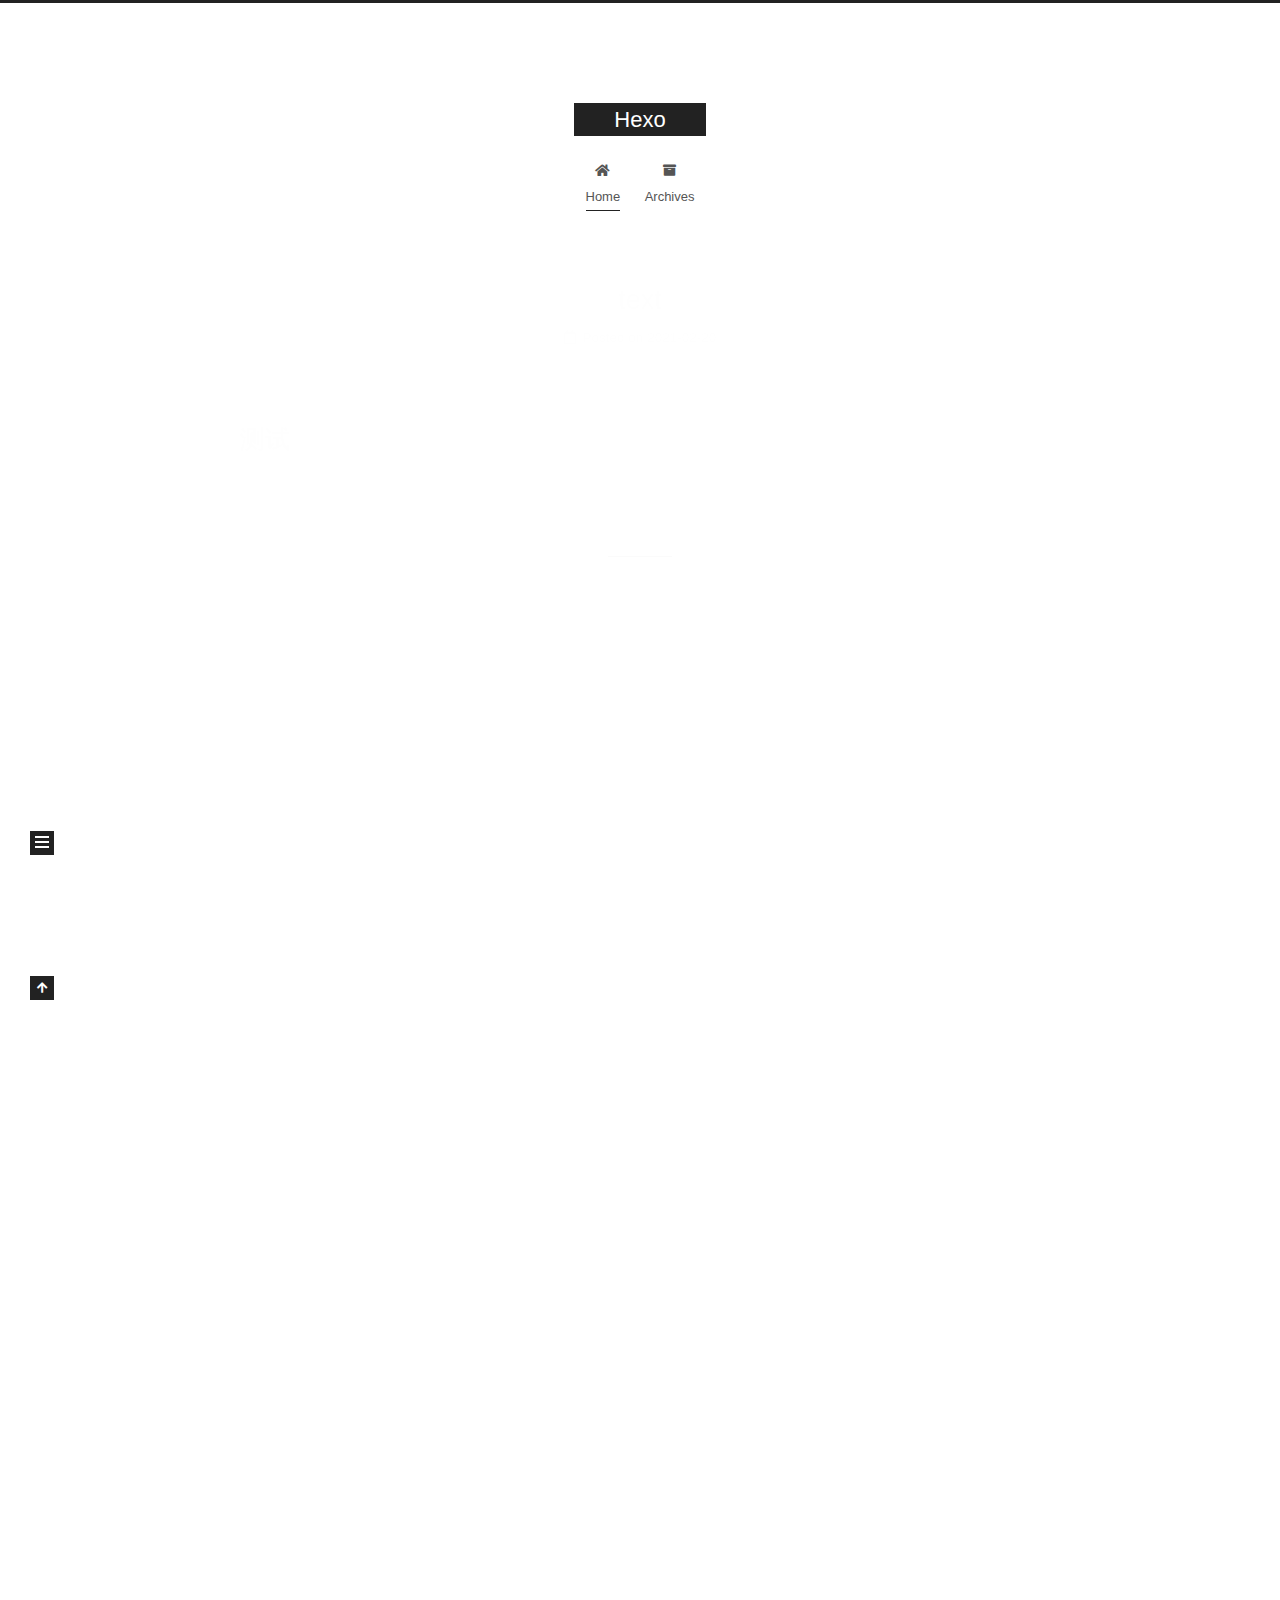
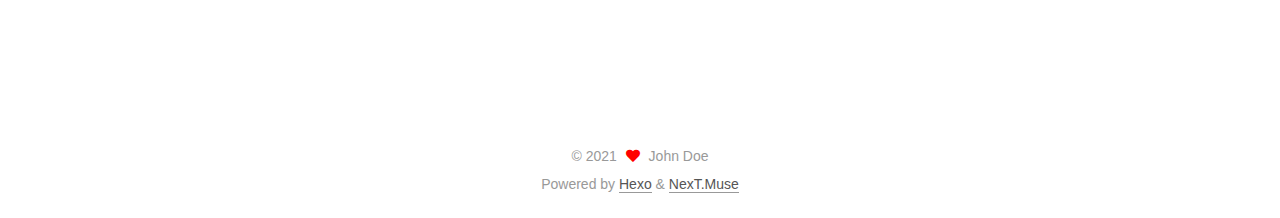
==== index.html @ b107b79f "Site updated: 2021-02-20 18:45:27" ====
<!DOCTYPE html>
<html lang="en">
<head>
  <meta charset="UTF-8">
<meta name="viewport" content="width=device-width, initial-scale=1, maximum-scale=2">
<meta name="theme-color" content="#222">
<meta name="generator" content="Hexo 5.3.0">
  <link rel="apple-touch-icon" sizes="180x180" href="/images/apple-touch-icon-next.png">
  <link rel="icon" type="image/png" sizes="32x32" href="/images/favicon-32x32-next.png">
  <link rel="icon" type="image/png" sizes="16x16" href="/images/favicon-16x16-next.png">
  <link rel="mask-icon" href="/images/logo.svg" color="#222">

<link rel="stylesheet" href="/css/main.css">


<link rel="stylesheet" href="/lib/font-awesome/css/all.min.css">

<script id="hexo-configurations">
    var NexT = window.NexT || {};
    var CONFIG = {"hostname":"example.com","root":"/","scheme":"Muse","version":"7.8.0","exturl":false,"sidebar":{"position":"left","display":"post","padding":18,"offset":12,"onmobile":false},"copycode":{"enable":false,"show_result":false,"style":null},"back2top":{"enable":true,"sidebar":false,"scrollpercent":false},"bookmark":{"enable":false,"color":"#222","save":"auto"},"fancybox":false,"mediumzoom":false,"lazyload":false,"pangu":false,"comments":{"style":"tabs","active":null,"storage":true,"lazyload":false,"nav":null},"algolia":{"hits":{"per_page":10},"labels":{"input_placeholder":"Search for Posts","hits_empty":"We didn't find any results for the search: ${query}","hits_stats":"${hits} results found in ${time} ms"}},"localsearch":{"enable":false,"trigger":"auto","top_n_per_article":1,"unescape":false,"preload":false},"motion":{"enable":true,"async":false,"transition":{"post_block":"fadeIn","post_header":"slideDownIn","post_body":"slideDownIn","coll_header":"slideLeftIn","sidebar":"slideUpIn"}}};
  </script>

  <meta property="og:type" content="website">
<meta property="og:title" content="Hexo">
<meta property="og:url" content="http://example.com/index.html">
<meta property="og:site_name" content="Hexo">
<meta property="og:locale" content="en_US">
<meta property="article:author" content="John Doe">
<meta name="twitter:card" content="summary">

<link rel="canonical" href="http://example.com/">


<script id="page-configurations">
  // https://hexo.io/docs/variables.html
  CONFIG.page = {
    sidebar: "",
    isHome : true,
    isPost : false,
    lang   : 'en'
  };
</script>

  <title>Hexo</title>
  






  <noscript>
  <style>
  .use-motion .brand,
  .use-motion .menu-item,
  .sidebar-inner,
  .use-motion .post-block,
  .use-motion .pagination,
  .use-motion .comments,
  .use-motion .post-header,
  .use-motion .post-body,
  .use-motion .collection-header { opacity: initial; }

  .use-motion .site-title,
  .use-motion .site-subtitle {
    opacity: initial;
    top: initial;
  }

  .use-motion .logo-line-before i { left: initial; }
  .use-motion .logo-line-after i { right: initial; }
  </style>
</noscript>

</head>

<body itemscope itemtype="http://schema.org/WebPage">
  <div class="container use-motion">
    <div class="headband"></div>

    <header class="header" itemscope itemtype="http://schema.org/WPHeader">
      <div class="header-inner"><div class="site-brand-container">
  <div class="site-nav-toggle">
    <div class="toggle" aria-label="Toggle navigation bar">
      <span class="toggle-line toggle-line-first"></span>
      <span class="toggle-line toggle-line-middle"></span>
      <span class="toggle-line toggle-line-last"></span>
    </div>
  </div>

  <div class="site-meta">

    <a href="/" class="brand" rel="start">
      <span class="logo-line-before"><i></i></span>
      <h1 class="site-title">Hexo</h1>
      <span class="logo-line-after"><i></i></span>
    </a>
  </div>

  <div class="site-nav-right">
    <div class="toggle popup-trigger">
    </div>
  </div>
</div>




<nav class="site-nav">
  <ul id="menu" class="main-menu menu">
        <li class="menu-item menu-item-home">

    <a href="/" rel="section"><i class="fa fa-home fa-fw"></i>Home</a>

  </li>
        <li class="menu-item menu-item-archives">

    <a href="/archives/" rel="section"><i class="fa fa-archive fa-fw"></i>Archives</a>

  </li>
  </ul>
</nav>




</div>
    </header>

    
  <div class="back-to-top">
    <i class="fa fa-arrow-up"></i>
    <span>0%</span>
  </div>


    <main class="main">
      <div class="main-inner">
        <div class="content-wrap">
          

          <div class="content index posts-expand">
            
      
  
  
  <article itemscope itemtype="http://schema.org/Article" class="post-block" lang="en">
    <link itemprop="mainEntityOfPage" href="http://example.com/2021/02/20/text/">

    <span hidden itemprop="author" itemscope itemtype="http://schema.org/Person">
      <meta itemprop="image" content="/images/avatar.gif">
      <meta itemprop="name" content="John Doe">
      <meta itemprop="description" content="">
    </span>

    <span hidden itemprop="publisher" itemscope itemtype="http://schema.org/Organization">
      <meta itemprop="name" content="Hexo">
    </span>
      <header class="post-header">
        <h2 class="post-title" itemprop="name headline">
          
            <a href="/2021/02/20/text/" class="post-title-link" itemprop="url">text</a>
        </h2>

        <div class="post-meta">
            <span class="post-meta-item">
              <span class="post-meta-item-icon">
                <i class="far fa-calendar"></i>
              </span>
              <span class="post-meta-item-text">Posted on</span>
              

              <time title="Created: 2021-02-20 18:23:14 / Modified: 18:23:42" itemprop="dateCreated datePublished" datetime="2021-02-20T18:23:14+08:00">2021-02-20</time>
            </span>

          

        </div>
      </header>

    
    
    
    <div class="post-body" itemprop="articleBody">

      
          <h2 id="测试"><a href="#测试" class="headerlink" title="测试"></a>测试</h2>
      
    </div>

    
    
    
      <footer class="post-footer">
        <div class="post-eof"></div>
      </footer>
  </article>
  
  
  

      
  
  
  <article itemscope itemtype="http://schema.org/Article" class="post-block" lang="en">
    <link itemprop="mainEntityOfPage" href="http://example.com/2021/02/20/hello-world/">

    <span hidden itemprop="author" itemscope itemtype="http://schema.org/Person">
      <meta itemprop="image" content="/images/avatar.gif">
      <meta itemprop="name" content="John Doe">
      <meta itemprop="description" content="">
    </span>

    <span hidden itemprop="publisher" itemscope itemtype="http://schema.org/Organization">
      <meta itemprop="name" content="Hexo">
    </span>
      <header class="post-header">
        <h2 class="post-title" itemprop="name headline">
          
            <a href="/2021/02/20/hello-world/" class="post-title-link" itemprop="url">Hello World</a>
        </h2>

        <div class="post-meta">
            <span class="post-meta-item">
              <span class="post-meta-item-icon">
                <i class="far fa-calendar"></i>
              </span>
              <span class="post-meta-item-text">Posted on</span>

              <time title="Created: 2021-02-20 18:21:29" itemprop="dateCreated datePublished" datetime="2021-02-20T18:21:29+08:00">2021-02-20</time>
            </span>

          

        </div>
      </header>

    
    
    
    <div class="post-body" itemprop="articleBody">

      
          <p>Welcome to <a target="_blank" rel="noopener" href="https://hexo.io/">Hexo</a>! This is your very first post. Check <a target="_blank" rel="noopener" href="https://hexo.io/docs/">documentation</a> for more info. If you get any problems when using Hexo, you can find the answer in <a target="_blank" rel="noopener" href="https://hexo.io/docs/troubleshooting.html">troubleshooting</a> or you can ask me on <a target="_blank" rel="noopener" href="https://github.com/hexojs/hexo/issues">GitHub</a>.</p>
<h2 id="Quick-Start"><a href="#Quick-Start" class="headerlink" title="Quick Start"></a>Quick Start</h2><h3 id="Create-a-new-post"><a href="#Create-a-new-post" class="headerlink" title="Create a new post"></a>Create a new post</h3><figure class="highlight bash"><table><tr><td class="gutter"><pre><span class="line">1</span><br></pre></td><td class="code"><pre><span class="line">$ hexo new <span class="string">&quot;My New Post&quot;</span></span><br></pre></td></tr></table></figure>
<p>More info: <a target="_blank" rel="noopener" href="https://hexo.io/docs/writing.html">Writing</a></p>
<h3 id="Run-server"><a href="#Run-server" class="headerlink" title="Run server"></a>Run server</h3><figure class="highlight bash"><table><tr><td class="gutter"><pre><span class="line">1</span><br></pre></td><td class="code"><pre><span class="line">$ hexo server</span><br></pre></td></tr></table></figure>
<p>More info: <a target="_blank" rel="noopener" href="https://hexo.io/docs/server.html">Server</a></p>
<h3 id="Generate-static-files"><a href="#Generate-static-files" class="headerlink" title="Generate static files"></a>Generate static files</h3><figure class="highlight bash"><table><tr><td class="gutter"><pre><span class="line">1</span><br></pre></td><td class="code"><pre><span class="line">$ hexo generate</span><br></pre></td></tr></table></figure>
<p>More info: <a target="_blank" rel="noopener" href="https://hexo.io/docs/generating.html">Generating</a></p>
<h3 id="Deploy-to-remote-sites"><a href="#Deploy-to-remote-sites" class="headerlink" title="Deploy to remote sites"></a>Deploy to remote sites</h3><figure class="highlight bash"><table><tr><td class="gutter"><pre><span class="line">1</span><br></pre></td><td class="code"><pre><span class="line">$ hexo deploy</span><br></pre></td></tr></table></figure>
<p>More info: <a target="_blank" rel="noopener" href="https://hexo.io/docs/one-command-deployment.html">Deployment</a></p>

      
    </div>

    
    
    
      <footer class="post-footer">
        <div class="post-eof"></div>
      </footer>
  </article>
  
  
  


  



          </div>
          

<script>
  window.addEventListener('tabs:register', () => {
    let { activeClass } = CONFIG.comments;
    if (CONFIG.comments.storage) {
      activeClass = localStorage.getItem('comments_active') || activeClass;
    }
    if (activeClass) {
      let activeTab = document.querySelector(`a[href="#comment-${activeClass}"]`);
      if (activeTab) {
        activeTab.click();
      }
    }
  });
  if (CONFIG.comments.storage) {
    window.addEventListener('tabs:click', event => {
      if (!event.target.matches('.tabs-comment .tab-content .tab-pane')) return;
      let commentClass = event.target.classList[1];
      localStorage.setItem('comments_active', commentClass);
    });
  }
</script>

        </div>
          
  
  <div class="toggle sidebar-toggle">
    <span class="toggle-line toggle-line-first"></span>
    <span class="toggle-line toggle-line-middle"></span>
    <span class="toggle-line toggle-line-last"></span>
  </div>

  <aside class="sidebar">
    <div class="sidebar-inner">

      <ul class="sidebar-nav motion-element">
        <li class="sidebar-nav-toc">
          Table of Contents
        </li>
        <li class="sidebar-nav-overview">
          Overview
        </li>
      </ul>

      <!--noindex-->
      <div class="post-toc-wrap sidebar-panel">
      </div>
      <!--/noindex-->

      <div class="site-overview-wrap sidebar-panel">
        <div class="site-author motion-element" itemprop="author" itemscope itemtype="http://schema.org/Person">
  <p class="site-author-name" itemprop="name">John Doe</p>
  <div class="site-description" itemprop="description"></div>
</div>
<div class="site-state-wrap motion-element">
  <nav class="site-state">
      <div class="site-state-item site-state-posts">
          <a href="/archives/">
        
          <span class="site-state-item-count">2</span>
          <span class="site-state-item-name">posts</span>
        </a>
      </div>
  </nav>
</div>



      </div>

    </div>
  </aside>
  <div id="sidebar-dimmer"></div>


      </div>
    </main>

    <footer class="footer">
      <div class="footer-inner">
        

        

<div class="copyright">
  
  &copy; 
  <span itemprop="copyrightYear">2021</span>
  <span class="with-love">
    <i class="fa fa-heart"></i>
  </span>
  <span class="author" itemprop="copyrightHolder">John Doe</span>
</div>
  <div class="powered-by">Powered by <a href="https://hexo.io/" class="theme-link" rel="noopener" target="_blank">Hexo</a> & <a href="https://muse.theme-next.org/" class="theme-link" rel="noopener" target="_blank">NexT.Muse</a>
  </div>

        








      </div>
    </footer>
  </div>

  
  <script src="/lib/anime.min.js"></script>
  <script src="/lib/velocity/velocity.min.js"></script>
  <script src="/lib/velocity/velocity.ui.min.js"></script>

<script src="/js/utils.js"></script>

<script src="/js/motion.js"></script>


<script src="/js/schemes/muse.js"></script>


<script src="/js/next-boot.js"></script>




  















  

  

</body>
</html>
---- css/main.css ----
:root {
  --body-bg-color: #fff;
  --content-bg-color: #fff;
  --card-bg-color: #f5f5f5;
  --text-color: #555;
  --blockquote-color: #666;
  --link-color: #555;
  --link-hover-color: #222;
  --brand-color: #fff;
  --brand-hover-color: #fff;
  --table-row-odd-bg-color: #f9f9f9;
  --table-row-hover-bg-color: #f5f5f5;
  --menu-item-bg-color: #f5f5f5;
  --btn-default-bg: #222;
  --btn-default-color: #fff;
  --btn-default-border-color: #222;
  --btn-default-hover-bg: #fff;
  --btn-default-hover-color: #222;
  --btn-default-hover-border-color: #222;
}
html {
  line-height: 1.15; /* 1 */
  -webkit-text-size-adjust: 100%; /* 2 */
}
body {
  margin: 0;
}
main {
  display: block;
}
h1 {
  font-size: 2em;
  margin: 0.67em 0;
}
hr {
  box-sizing: content-box; /* 1 */
  height: 0; /* 1 */
  overflow: visible; /* 2 */
}
pre {
  font-family: monospace, monospace; /* 1 */
  font-size: 1em; /* 2 */
}
a {
  background: transparent;
}
abbr[title] {
  border-bottom: none; /* 1 */
  text-decoration: underline; /* 2 */
  text-decoration: underline dotted; /* 2 */
}
b,
strong {
  font-weight: bolder;
}
code,
kbd,
samp {
  font-family: monospace, monospace; /* 1 */
  font-size: 1em; /* 2 */
}
small {
  font-size: 80%;
}
sub,
sup {
  font-size: 75%;
  line-height: 0;
  position: relative;
  vertical-align: baseline;
}
sub {
  bottom: -0.25em;
}
sup {
  top: -0.5em;
}
img {
  border-style: none;
}
button,
input,
optgroup,
select,
textarea {
  font-family: inherit; /* 1 */
  font-size: 100%; /* 1 */
  line-height: 1.15; /* 1 */
  margin: 0; /* 2 */
}
button,
input {
/* 1 */
  overflow: visible;
}
button,
select {
/* 1 */
  text-transform: none;
}
button,
[type='button'],
[type='reset'],
[type='submit'] {
  -webkit-appearance: button;
}
button::-moz-focus-inner,
[type='button']::-moz-focus-inner,
[type='reset']::-moz-focus-inner,
[type='submit']::-moz-focus-inner {
  border-style: none;
  padding: 0;
}
button:-moz-focusring,
[type='button']:-moz-focusring,
[type='reset']:-moz-focusring,
[type='submit']:-moz-focusring {
  outline: 1px dotted ButtonText;
}
fieldset {
  padding: 0.35em 0.75em 0.625em;
}
legend {
  box-sizing: border-box; /* 1 */
  color: inherit; /* 2 */
  display: table; /* 1 */
  max-width: 100%; /* 1 */
  padding: 0; /* 3 */
  white-space: normal; /* 1 */
}
progress {
  vertical-align: baseline;
}
textarea {
  overflow: auto;
}
[type='checkbox'],
[type='radio'] {
  box-sizing: border-box; /* 1 */
  padding: 0; /* 2 */
}
[type='number']::-webkit-inner-spin-button,
[type='number']::-webkit-outer-spin-button {
  height: auto;
}
[type='search'] {
  outline-offset: -2px; /* 2 */
  -webkit-appearance: textfield; /* 1 */
}
[type='search']::-webkit-search-decoration {
  -webkit-appearance: none;
}
::-webkit-file-upload-button {
  font: inherit; /* 2 */
  -webkit-appearance: button; /* 1 */
}
details {
  display: block;
}
summary {
  display: list-item;
}
template {
  display: none;
}
[hidden] {
  display: none;
}
::selection {
  background: #262a30;
  color: #eee;
}
html,
body {
  height: 100%;
}
body {
  background: var(--body-bg-color);
  color: var(--text-color);
  font-family: 'Lato', "PingFang SC", "Microsoft YaHei", sans-serif;
  font-size: 1em;
  line-height: 2;
}
@media (max-width: 991px) {
  body {
    padding-left: 0 !important;
    padding-right: 0 !important;
  }
}
h1,
h2,
h3,
h4,
h5,
h6 {
  font-family: 'Lato', "PingFang SC", "Microsoft YaHei", sans-serif;
  font-weight: bold;
  line-height: 1.5;
  margin: 20px 0 15px;
}
h1 {
  font-size: 1.5em;
}
h2 {
  font-size: 1.375em;
}
h3 {
  font-size: 1.25em;
}
h4 {
  font-size: 1.125em;
}
h5 {
  font-size: 1em;
}
h6 {
  font-size: 0.875em;
}
p {
  margin: 0 0 20px 0;
}
a,
span.exturl {
  border-bottom: 1px solid #999;
  color: var(--link-color);
  outline: 0;
  text-decoration: none;
  overflow-wrap: break-word;
  word-wrap: break-word;
  cursor: pointer;
}
a:hover,
span.exturl:hover {
  border-bottom-color: var(--link-hover-color);
  color: var(--link-hover-color);
}
iframe,
img,
video {
  display: block;
  margin-left: auto;
  margin-right: auto;
  max-width: 100%;
}
hr {
  background-image: repeating-linear-gradient(-45deg, #ddd, #ddd 4px, transparent 4px, transparent 8px);
  border: 0;
  height: 3px;
  margin: 40px 0;
}
blockquote {
  border-left: 4px solid #ddd;
  color: var(--blockquote-color);
  margin: 0;
  padding: 0 15px;
}
blockquote cite::before {
  content: '-';
  padding: 0 5px;
}
dt {
  font-weight: bold;
}
dd {
  margin: 0;
  padding: 0;
}
kbd {
  background-color: #f5f5f5;
  background-image: linear-gradient(#eee, #fff, #eee);
  border: 1px solid #ccc;
  border-radius: 0.2em;
  box-shadow: 0.1em 0.1em 0.2em rgba(0,0,0,0.1);
  color: #555;
  font-family: inherit;
  padding: 0.1em 0.3em;
  white-space: nowrap;
}
.table-container {
  overflow: auto;
}
table {
  border-collapse: collapse;
  border-spacing: 0;
  font-size: 0.875em;
  margin: 0 0 20px 0;
  width: 100%;
}
tbody tr:nth-of-type(odd) {
  background: var(--table-row-odd-bg-color);
}
tbody tr:hover {
  background: var(--table-row-hover-bg-color);
}
caption,
th,
td {
  font-weight: normal;
  padding: 8px;
  vertical-align: middle;
}
th,
td {
  border: 1px solid #ddd;
  border-bottom: 3px solid #ddd;
}
th {
  font-weight: 700;
  padding-bottom: 10px;
}
td {
  border-bottom-width: 1px;
}
.btn {
  background: var(--btn-default-bg);
  border: 2px solid var(--btn-default-border-color);
  border-radius: 0;
  color: var(--btn-default-color);
  display: inline-block;
  font-size: 0.875em;
  line-height: 2;
  padding: 0 20px;
  text-decoration: none;
  transition-property: background-color;
  transition-delay: 0s;
  transition-duration: 0.2s;
  transition-timing-function: ease-in-out;
}
.btn:hover {
  background: var(--btn-default-hover-bg);
  border-color: var(--btn-default-hover-border-color);
  color: var(--btn-default-hover-color);
}
.btn + .btn {
  margin: 0 0 8px 8px;
}
.btn .fa-fw {
  text-align: left;
  width: 1.285714285714286em;
}
.toggle {
  line-height: 0;
}
.toggle .toggle-line {
  background: #fff;
  display: inline-block;
  height: 2px;
  left: 0;
  position: relative;
  top: 0;
  transition: all 0.4s;
  vertical-align: top;
  width: 100%;
}
.toggle .toggle-line:not(:first-child) {
  margin-top: 3px;
}
.toggle.toggle-arrow .toggle-line-first {
  left: 50%;
  top: 2px;
  transform: rotate(45deg);
  width: 50%;
}
.toggle.toggle-arrow .toggle-line-middle {
  left: 2px;
  width: 90%;
}
.toggle.toggle-arrow .toggle-line-last {
  left: 50%;
  top: -2px;
  transform: rotate(-45deg);
  width: 50%;
}
.toggle.toggle-close .toggle-line-first {
  transform: rotate(-45deg);
  top: 5px;
}
.toggle.toggle-close .toggle-line-middle {
  opacity: 0;
}
.toggle.toggle-close .toggle-line-last {
  transform: rotate(45deg);
  top: -5px;
}
.highlight,
pre {
  background: #f7f7f7;
  color: #4d4d4c;
  line-height: 1.6;
  margin: 0 auto 20px;
}
pre,
code {
  font-family: consolas, Menlo, monospace, "PingFang SC", "Microsoft YaHei";
}
code {
  background: #eee;
  border-radius: 3px;
  color: #555;
  padding: 2px 4px;
  overflow-wrap: break-word;
  word-wrap: break-word;
}
.highlight *::selection {
  background: #d6d6d6;
}
.highlight pre {
  border: 0;
  margin: 0;
  padding: 10px 0;
}
.highlight table {
  border: 0;
  margin: 0;
  width: auto;
}
.highlight td {
  border: 0;
  padding: 0;
}
.highlight figcaption {
  background: #eff2f3;
  color: #4d4d4c;
  display: flex;
  font-size: 0.875em;
  justify-content: space-between;
  line-height: 1.2;
  padding: 0.5em;
}
.highlight figcaption a {
  color: #4d4d4c;
}
.highlight figcaption a:hover {
  border-bottom-color: #4d4d4c;
}
.highlight .gutter {
  -moz-user-select: none;
  -ms-user-select: none;
  -webkit-user-select: none;
  user-select: none;
}
.highlight .gutter pre {
  background: #eff2f3;
  color: #869194;
  padding-left: 10px;
  padding-right: 10px;
  text-align: right;
}
.highlight .code pre {
  background: #f7f7f7;
  padding-left: 10px;
  width: 100%;
}
.gist table {
  width: auto;
}
.gist table td {
  border: 0;
}
pre {
  overflow: auto;
  padding: 10px;
}
pre code {
  background: none;
  color: #4d4d4c;
  font-size: 0.875em;
  padding: 0;
  text-shadow: none;
}
pre .deletion {
  background: #fdd;
}
pre .addition {
  background: #dfd;
}
pre .meta {
  color: #eab700;
  -moz-user-select: none;
  -ms-user-select: none;
  -webkit-user-select: none;
  user-select: none;
}
pre .comment {
  color: #8e908c;
}
pre .variable,
pre .attribute,
pre .tag,
pre .name,
pre .regexp,
pre .ruby .constant,
pre .xml .tag .title,
pre .xml .pi,
pre .xml .doctype,
pre .html .doctype,
pre .css .id,
pre .css .class,
pre .css .pseudo {
  color: #c82829;
}
pre .number,
pre .preprocessor,
pre .built_in,
pre .builtin-name,
pre .literal,
pre .params,
pre .constant,
pre .command {
  color: #f5871f;
}
pre .ruby .class .title,
pre .css .rules .attribute,
pre .string,
pre .symbol,
pre .value,
pre .inheritance,
pre .header,
pre .ruby .symbol,
pre .xml .cdata,
pre .special,
pre .formula {
  color: #718c00;
}
pre .title,
pre .css .hexcolor {
  color: #3e999f;
}
pre .function,
pre .python .decorator,
pre .python .title,
pre .ruby .function .title,
pre .ruby .title .keyword,
pre .perl .sub,
pre .javascript .title,
pre .coffeescript .title {
  color: #4271ae;
}
pre .keyword,
pre .javascript .function {
  color: #8959a8;
}
.blockquote-center {
  border-left: none;
  margin: 40px 0;
  padding: 0;
  position: relative;
  text-align: center;
}
.blockquote-center .fa {
  display: block;
  opacity: 0.6;
  position: absolute;
  width: 100%;
}
.blockquote-center .fa-quote-left {
  border-top: 1px solid #ccc;
  text-align: left;
  top: -20px;
}
.blockquote-center .fa-quote-right {
  border-bottom: 1px solid #ccc;
  text-align: right;
  bottom: -20px;
}
.blockquote-center p,
.blockquote-center div {
  text-align: center;
}
.post-body .group-picture img {
  margin: 0 auto;
  padding: 0 3px;
}
.group-picture-row {
  margin-bottom: 6px;
  overflow: hidden;
}
.group-picture-column {
  float: left;
  margin-bottom: 10px;
}
.post-body .label {
  color: #555;
  display: inline;
  padding: 0 2px;
}
.post-body .label.default {
  background: #f0f0f0;
}
.post-body .label.primary {
  background: #efe6f7;
}
.post-body .label.info {
  background: #e5f2f8;
}
.post-body .label.success {
  background: #e7f4e9;
}
.post-body .label.warning {
  background: #fcf6e1;
}
.post-body .label.danger {
  background: #fae8eb;
}
.post-body .tabs {
  margin-bottom: 20px;
}
.post-body .tabs,
.tabs-comment {
  display: block;
  padding-top: 10px;
  position: relative;
}
.post-body .tabs ul.nav-tabs,
.tabs-comment ul.nav-tabs {
  display: flex;
  flex-wrap: wrap;
  margin: 0;
  margin-bottom: -1px;
  padding: 0;
}
@media (max-width: 413px) {
  .post-body .tabs ul.nav-tabs,
  .tabs-comment ul.nav-tabs {
    display: block;
    margin-bottom: 5px;
  }
}
.post-body .tabs ul.nav-tabs li.tab,
.tabs-comment ul.nav-tabs li.tab {
  border-bottom: 1px solid #ddd;
  border-left: 1px solid transparent;
  border-right: 1px solid transparent;
  border-top: 3px solid transparent;
  flex-grow: 1;
  list-style-type: none;
  border-radius: 0 0 0 0;
}
@media (max-width: 413px) {
  .post-body .tabs ul.nav-tabs li.tab,
  .tabs-comment ul.nav-tabs li.tab {
    border-bottom: 1px solid transparent;
    border-left: 3px solid transparent;
    border-right: 1px solid transparent;
    border-top: 1px solid transparent;
  }
}
@media (max-width: 413px) {
  .post-body .tabs ul.nav-tabs li.tab,
  .tabs-comment ul.nav-tabs li.tab {
    border-radius: 0;
  }
}
.post-body .tabs ul.nav-tabs li.tab a,
.tabs-comment ul.nav-tabs li.tab a {
  border-bottom: initial;
  display: block;
  line-height: 1.8;
  outline: 0;
  padding: 0.25em 0.75em;
  text-align: center;
  transition-delay: 0s;
  transition-duration: 0.2s;
  transition-timing-function: ease-out;
}
.post-body .tabs ul.nav-tabs li.tab a i,
.tabs-comment ul.nav-tabs li.tab a i {
  width: 1.285714285714286em;
}
.post-body .tabs ul.nav-tabs li.tab.active,
.tabs-comment ul.nav-tabs li.tab.active {
  border-bottom: 1px solid transparent;
  border-left: 1px solid #ddd;
  border-right: 1px solid #ddd;
  border-top: 3px solid #fc6423;
}
@media (max-width: 413px) {
  .post-body .tabs ul.nav-tabs li.tab.active,
  .tabs-comment ul.nav-tabs li.tab.active {
    border-bottom: 1px solid #ddd;
    border-left: 3px solid #fc6423;
    border-right: 1px solid #ddd;
    border-top: 1px solid #ddd;
  }
}
.post-body .tabs ul.nav-tabs li.tab.active a,
.tabs-comment ul.nav-tabs li.tab.active a {
  color: var(--link-color);
  cursor: default;
}
.post-body .tabs .tab-content .tab-pane,
.tabs-comment .tab-content .tab-pane {
  border: 1px solid #ddd;
  border-top: 0;
  padding: 20px 20px 0 20px;
  border-radius: 0;
}
.post-body .tabs .tab-content .tab-pane:not(.active),
.tabs-comment .tab-content .tab-pane:not(.active) {
  display: none;
}
.post-body .tabs .tab-content .tab-pane.active,
.tabs-comment .tab-content .tab-pane.active {
  display: block;
}
.post-body .tabs .tab-content .tab-pane.active:nth-of-type(1),
.tabs-comment .tab-content .tab-pane.active:nth-of-type(1) {
  border-radius: 0 0 0 0;
}
@media (max-width: 413px) {
  .post-body .tabs .tab-content .tab-pane.active:nth-of-type(1),
  .tabs-comment .tab-content .tab-pane.active:nth-of-type(1) {
    border-radius: 0;
  }
}
.post-body .note {
  border-radius: 3px;
  margin-bottom: 20px;
  padding: 1em;
  position: relative;
  border: 1px solid #eee;
  border-left-width: 5px;
}
.post-body .note h2,
.post-body .note h3,
.post-body .note h4,
.post-body .note h5,
.post-body .note h6 {
  margin-top: 0;
  border-bottom: initial;
  margin-bottom: 0;
  padding-top: 0;
}
.post-body .note p:first-child,
.post-body .note ul:first-child,
.post-body .note ol:first-child,
.post-body .note table:first-child,
.post-body .note pre:first-child,
.post-body .note blockquote:first-child,
.post-body .note img:first-child {
  margin-top: 0;
}
.post-body .note p:last-child,
.post-body .note ul:last-child,
.post-body .note ol:last-child,
.post-body .note table:last-child,
.post-body .note pre:last-child,
.post-body .note blockquote:last-child,
.post-body .note img:last-child {
  margin-bottom: 0;
}
.post-body .note.default {
  border-left-color: #777;
}
.post-body .note.default h2,
.post-body .note.default h3,
.post-body .note.default h4,
.post-body .note.default h5,
.post-body .note.default h6 {
  color: #777;
}
.post-body .note.primary {
  border-left-color: #6f42c1;
}
.post-body .note.primary h2,
.post-body .note.primary h3,
.post-body .note.primary h4,
.post-body .note.primary h5,
.post-body .note.primary h6 {
  color: #6f42c1;
}
.post-body .note.info {
  border-left-color: #428bca;
}
.post-body .note.info h2,
.post-body .note.info h3,
.post-body .note.info h4,
.post-body .note.info h5,
.post-body .note.info h6 {
  color: #428bca;
}
.post-body .note.success {
  border-left-color: #5cb85c;
}
.post-body .note.success h2,
.post-body .note.success h3,
.post-body .note.success h4,
.post-body .note.success h5,
.post-body .note.success h6 {
  color: #5cb85c;
}
.post-body .note.warning {
  border-left-color: #f0ad4e;
}
.post-body .note.warning h2,
.post-body .note.warning h3,
.post-body .note.warning h4,
.post-body .note.warning h5,
.post-body .note.warning h6 {
  color: #f0ad4e;
}
.post-body .note.danger {
  border-left-color: #d9534f;
}
.post-body .note.danger h2,
.post-body .note.danger h3,
.post-body .note.danger h4,
.post-body .note.danger h5,
.post-body .note.danger h6 {
  color: #d9534f;
}
.pagination .prev,
.pagination .next,
.pagination .page-number,
.pagination .space {
  display: inline-block;
  margin: 0 10px;
  padding: 0 11px;
  position: relative;
  top: -1px;
}
@media (max-width: 767px) {
  .pagination .prev,
  .pagination .next,
  .pagination .page-number,
  .pagination .space {
    margin: 0 5px;
  }
}
.pagination {
  border-top: 1px solid #eee;
  margin: 120px 0 0;
  text-align: center;
}
.pagination .prev,
.pagination .next,
.pagination .page-number {
  border-bottom: 0;
  border-top: 1px solid #eee;
  transition-property: border-color;
  transition-delay: 0s;
  transition-duration: 0.2s;
  transition-timing-function: ease-in-out;
}
.pagination .prev:hover,
.pagination .next:hover,
.pagination .page-number:hover {
  border-top-color: #222;
}
.pagination .space {
  margin: 0;
  padding: 0;
}
.pagination .prev {
  margin-left: 0;
}
.pagination .next {
  margin-right: 0;
}
.pagination .page-number.current {
  background: #ccc;
  border-top-color: #ccc;
  color: #fff;
}
@media (max-width: 767px) {
  .pagination {
    border-top: none;
  }
  .pagination .prev,
  .pagination .next,
  .pagination .page-number {
    border-bottom: 1px solid #eee;
    border-top: 0;
    margin-bottom: 10px;
    padding: 0 10px;
  }
  .pagination .prev:hover,
  .pagination .next:hover,
  .pagination .page-number:hover {
    border-bottom-color: #222;
  }
}
.comments {
  margin-top: 60px;
  overflow: hidden;
}
.comment-button-group {
  display: flex;
  flex-wrap: wrap-reverse;
  justify-content: center;
  margin: 1em 0;
}
.comment-button-group .comment-button {
  margin: 0.1em 0.2em;
}
.comment-button-group .comment-button.active {
  background: var(--btn-default-hover-bg);
  border-color: var(--btn-default-hover-border-color);
  color: var(--btn-default-hover-color);
}
.comment-position {
  display: none;
}
.comment-position.active {
  display: block;
}
.tabs-comment {
  background: var(--content-bg-color);
  margin-top: 4em;
  padding-top: 0;
}
.tabs-comment .comments {
  border: 0;
  box-shadow: none;
  margin-top: 0;
  padding-top: 0;
}
.container {
  min-height: 100%;
  position: relative;
}
.main-inner {
  margin: 0 auto;
  width: 700px;
}
@media (min-width: 1200px) {
  .main-inner {
    width: 800px;
  }
}
@media (min-width: 1600px) {
  .main-inner {
    width: 900px;
  }
}
@media (max-width: 767px) {
  .content-wrap {
    padding: 0 20px;
  }
}
.header {
  background: transparent;
}
.header-inner {
  margin: 0 auto;
  width: 700px;
}
@media (min-width: 1200px) {
  .header-inner {
    width: 800px;
  }
}
@media (min-width: 1600px) {
  .header-inner {
    width: 900px;
  }
}
.site-brand-container {
  display: flex;
  flex-shrink: 0;
  padding: 0 10px;
}
.headband {
  background: #222;
  height: 3px;
}
.site-meta {
  flex-grow: 1;
  text-align: center;
}
@media (max-width: 767px) {
  .site-meta {
    text-align: center;
  }
}
.brand {
  border-bottom: none;
  color: var(--brand-color);
  display: inline-block;
  line-height: 1.375em;
  padding: 0 40px;
  position: relative;
}
.brand:hover {
  color: var(--brand-hover-color);
}
.site-title {
  font-family: 'Lato', "PingFang SC", "Microsoft YaHei", sans-serif;
  font-size: 1.375em;
  font-weight: normal;
  margin: 0;
}
.site-subtitle {
  color: #999;
  font-size: 0.8125em;
  margin: 10px 0;
}
.use-motion .brand {
  opacity: 0;
}
.use-motion .site-title,
.use-motion .site-subtitle,
.use-motion .custom-logo-image {
  opacity: 0;
  position: relative;
  top: -10px;
}
.site-nav-toggle,
.site-nav-right {
  display: none;
}
@media (max-width: 767px) {
  .site-nav-toggle,
  .site-nav-right {
    display: flex;
    flex-direction: column;
    justify-content: center;
  }
}
.site-nav-toggle .toggle,
.site-nav-right .toggle {
  color: var(--text-color);
  padding: 10px;
  width: 22px;
}
.site-nav-toggle .toggle .toggle-line,
.site-nav-right .toggle .toggle-line {
  background: var(--text-color);
  border-radius: 1px;
}
.site-nav {
  display: block;
}
@media (max-width: 767px) {
  .site-nav {
    clear: both;
    display: none;
  }
}
.site-nav.site-nav-on {
  display: block;
}
.menu {
  margin-top: 20px;
  padding-left: 0;
  text-align: center;
}
.menu-item {
  display: inline-block;
  list-style: none;
  margin: 0 10px;
}
@media (max-width: 767px) {
  .menu-item {
    display: block;
    margin-top: 10px;
  }
  .menu-item.menu-item-search {
    display: none;
  }
}
.menu-item a,
.menu-item span.exturl {
  border-bottom: 0;
  display: block;
  font-size: 0.8125em;
  transition-property: border-color;
  transition-delay: 0s;
  transition-duration: 0.2s;
  transition-timing-function: ease-in-out;
}
@media (hover: none) {
  .menu-item a:hover,
  .menu-item span.exturl:hover {
    border-bottom-color: transparent !important;
  }
}
.menu-item .fa,
.menu-item .fab,
.menu-item .far,
.menu-item .fas {
  margin-right: 8px;
}
.menu-item .badge {
  display: inline-block;
  font-weight: bold;
  line-height: 1;
  margin-left: 0.35em;
  margin-top: 0.35em;
  text-align: center;
  white-space: nowrap;
}
@media (max-width: 767px) {
  .menu-item .badge {
    float: right;
    margin-left: 0;
  }
}
.menu-item-active a,
.menu .menu-item a:hover,
.menu .menu-item span.exturl:hover {
  background: var(--menu-item-bg-color);
}
.use-motion .menu-item {
  opacity: 0;
}
.sidebar {
  background: #222;
  bottom: 0;
  box-shadow: inset 0 2px 6px #000;
  position: fixed;
  top: 0;
}
@media (max-width: 991px) {
  .sidebar {
    display: none;
  }
}
.sidebar-inner {
  color: #999;
  padding: 18px 10px;
  text-align: center;
}
.cc-license {
  margin-top: 10px;
  text-align: center;
}
.cc-license .cc-opacity {
  border-bottom: none;
  opacity: 0.7;
}
.cc-license .cc-opacity:hover {
  opacity: 0.9;
}
.cc-license img {
  display: inline-block;
}
.site-author-image {
  border: 2px solid #333;
  display: block;
  margin: 0 auto;
  max-width: 96px;
  padding: 2px;
}
.site-author-name {
  color: #f5f5f5;
  font-weight: normal;
  margin: 5px 0 0;
  text-align: center;
}
.site-description {
  color: #999;
  font-size: 1em;
  margin-top: 5px;
  text-align: center;
}
.links-of-author {
  margin-top: 15px;
}
.links-of-author a,
.links-of-author span.exturl {
  border-bottom-color: #555;
  display: inline-block;
  font-size: 0.8125em;
  margin-bottom: 10px;
  margin-right: 10px;
  vertical-align: middle;
}
.links-of-author a::before,
.links-of-author span.exturl::before {
  background: #e898d1;
  border-radius: 50%;
  content: ' ';
  display: inline-block;
  height: 4px;
  margin-right: 3px;
  vertical-align: middle;
  width: 4px;
}
.sidebar-button {
  margin-top: 15px;
}
.sidebar-button a {
  border: 1px solid #fc6423;
  border-radius: 4px;
  color: #fc6423;
  display: inline-block;
  padding: 0 15px;
}
.sidebar-button a .fa,
.sidebar-button a .fab,
.sidebar-button a .far,
.sidebar-button a .fas {
  margin-right: 5px;
}
.sidebar-button a:hover {
  background: #fc6423;
  border: 1px solid #fc6423;
  color: #fff;
}
.sidebar-button a:hover .fa,
.sidebar-button a:hover .fab,
.sidebar-button a:hover .far,
.sidebar-button a:hover .fas {
  color: #fff;
}
.links-of-blogroll {
  font-size: 0.8125em;
  margin-top: 10px;
}
.links-of-blogroll-title {
  font-size: 0.875em;
  font-weight: 600;
  margin-top: 0;
}
.links-of-blogroll-list {
  list-style: none;
  margin: 0;
  padding: 0;
}
#sidebar-dimmer {
  display: none;
}
@media (max-width: 767px) {
  #sidebar-dimmer {
    background: #000;
    display: block;
    height: 100%;
    left: 100%;
    opacity: 0;
    position: fixed;
    top: 0;
    width: 100%;
    z-index: 1100;
  }
  .sidebar-active + #sidebar-dimmer {
    opacity: 0.7;
    transform: translateX(-100%);
    transition: opacity 0.5s;
  }
}
.sidebar-nav {
  margin: 0;
  padding-bottom: 20px;
  padding-left: 0;
}
.sidebar-nav li {
  border-bottom: 1px solid transparent;
  color: #666;
  cursor: pointer;
  display: inline-block;
  font-size: 0.875em;
}
.sidebar-nav li.sidebar-nav-overview {
  margin-left: 10px;
}
.sidebar-nav li:hover {
  color: #f5f5f5;
}
.sidebar-nav .sidebar-nav-active {
  border-bottom-color: #87daff;
  color: #87daff;
}
.sidebar-nav .sidebar-nav-active:hover {
  color: #87daff;
}
.sidebar-panel {
  display: none;
  overflow-x: hidden;
  overflow-y: auto;
}
.sidebar-panel-active {
  display: block;
}
.sidebar-toggle {
  background: #222;
  bottom: 45px;
  cursor: pointer;
  height: 14px;
  left: 30px;
  padding: 5px;
  position: fixed;
  width: 14px;
  z-index: 1300;
}
@media (max-width: 991px) {
  .sidebar-toggle {
    left: 20px;
    opacity: 0.8;
    display: none;
  }
}
.sidebar-toggle:hover .toggle-line {
  background: #87daff;
}
.post-toc {
  font-size: 0.875em;
}
.post-toc ol {
  list-style: none;
  margin: 0;
  padding: 0 2px 5px 10px;
  text-align: left;
}
.post-toc ol > ol {
  padding-left: 0;
}
.post-toc ol a {
  transition-property: all;
  transition-delay: 0s;
  transition-duration: 0.2s;
  transition-timing-function: ease-in-out;
}
.post-toc .nav-item {
  line-height: 1.8;
  overflow: hidden;
  text-overflow: ellipsis;
  white-space: nowrap;
}
.post-toc .nav .nav-child {
  display: none;
}
.post-toc .nav .active > .nav-child {
  display: block;
}
.post-toc .nav .active-current > .nav-child {
  display: block;
}
.post-toc .nav .active-current > .nav-child > .nav-item {
  display: block;
}
.post-toc .nav .active > a {
  border-bottom-color: #87daff;
  color: #87daff;
}
.post-toc .nav .active-current > a {
  color: #87daff;
}
.post-toc .nav .active-current > a:hover {
  color: #87daff;
}
.site-state {
  display: flex;
  justify-content: center;
  line-height: 1.4;
  margin-top: 10px;
  overflow: hidden;
  text-align: center;
  white-space: nowrap;
}
.site-state-item {
  padding: 0 15px;
}
.site-state-item:not(:first-child) {
  border-left: 1px solid #333;
}
.site-state-item a {
  border-bottom: none;
}
.site-state-item-count {
  display: block;
  font-size: 1.25em;
  font-weight: 600;
  text-align: center;
}
.site-state-item-name {
  color: inherit;
  font-size: 0.875em;
}
.footer {
  color: #999;
  font-size: 0.875em;
  padding: 20px 0;
}
.footer.footer-fixed {
  bottom: 0;
  left: 0;
  position: absolute;
  right: 0;
}
.footer-inner {
  box-sizing: border-box;
  margin: 0 auto;
  text-align: center;
  width: 700px;
}
@media (min-width: 1200px) {
  .footer-inner {
    width: 800px;
  }
}
@media (min-width: 1600px) {
  .footer-inner {
    width: 900px;
  }
}
.languages {
  display: inline-block;
  font-size: 1.125em;
  position: relative;
}
.languages .lang-select-label span {
  margin: 0 0.5em;
}
.languages .lang-select {
  height: 100%;
  left: 0;
  opacity: 0;
  position: absolute;
  top: 0;
  width: 100%;
}
.with-love {
  color: #ff0000;
  display: inline-block;
  margin: 0 5px;
}
.powered-by,
.theme-info {
  display: inline-block;
}
@-moz-keyframes iconAnimate {
  0%, 100% {
    transform: scale(1);
  }
  10%, 30% {
    transform: scale(0.9);
  }
  20%, 40%, 60%, 80% {
    transform: scale(1.1);
  }
  50%, 70% {
    transform: scale(1.1);
  }
}
@-webkit-keyframes iconAnimate {
  0%, 100% {
    transform: scale(1);
  }
  10%, 30% {
    transform: scale(0.9);
  }
  20%, 40%, 60%, 80% {
    transform: scale(1.1);
  }
  50%, 70% {
    transform: scale(1.1);
  }
}
@-o-keyframes iconAnimate {
  0%, 100% {
    transform: scale(1);
  }
  10%, 30% {
    transform: scale(0.9);
  }
  20%, 40%, 60%, 80% {
    transform: scale(1.1);
  }
  50%, 70% {
    transform: scale(1.1);
  }
}
@keyframes iconAnimate {
  0%, 100% {
    transform: scale(1);
  }
  10%, 30% {
    transform: scale(0.9);
  }
  20%, 40%, 60%, 80% {
    transform: scale(1.1);
  }
  50%, 70% {
    transform: scale(1.1);
  }
}
.back-to-top {
  font-size: 12px;
  text-align: center;
  transition-delay: 0s;
  transition-duration: 0.2s;
  transition-timing-function: ease-in-out;
}
.back-to-top {
  background: #222;
  bottom: -100px;
  box-sizing: border-box;
  color: #fff;
  cursor: pointer;
  left: 30px;
  opacity: 1;
  padding: 0 6px;
  position: fixed;
  transition-property: bottom;
  z-index: 1300;
  width: 24px;
}
.back-to-top span {
  display: none;
}
.back-to-top:hover {
  color: #87daff;
}
.back-to-top.back-to-top-on {
  bottom: 19px;
}
@media (max-width: 991px) {
  .back-to-top {
    left: 20px;
    opacity: 0.8;
  }
}
.post-body {
  font-family: 'Lato', "PingFang SC", "Microsoft YaHei", sans-serif;
  overflow-wrap: break-word;
  word-wrap: break-word;
}
@media (min-width: 1200px) {
  .post-body {
    font-size: 1.125em;
  }
}
.post-body .exturl .fa {
  font-size: 0.875em;
  margin-left: 4px;
}
.post-body .image-caption,
.post-body .figure .caption {
  color: #999;
  font-size: 0.875em;
  font-weight: bold;
  line-height: 1;
  margin: -20px auto 15px;
  text-align: center;
}
.post-sticky-flag {
  display: inline-block;
  transform: rotate(30deg);
}
.post-button {
  margin-top: 40px;
  text-align: center;
}
.use-motion .post-block,
.use-motion .pagination,
.use-motion .comments {
  opacity: 0;
}
.use-motion .post-header {
  opacity: 0;
}
.use-motion .post-body {
  opacity: 0;
}
.use-motion .collection-header {
  opacity: 0;
}
.posts-collapse {
  margin-left: 35px;
  position: relative;
}
@media (max-width: 767px) {
  .posts-collapse {
    margin-left: 0px;
    margin-right: 0px;
  }
}
.posts-collapse .collection-title {
  font-size: 1.125em;
  position: relative;
}
.posts-collapse .collection-title::before {
  background: #999;
  border: 1px solid #fff;
  border-radius: 50%;
  content: ' ';
  height: 10px;
  left: 0;
  margin-left: -6px;
  margin-top: -4px;
  position: absolute;
  top: 50%;
  width: 10px;
}
.posts-collapse .collection-year {
  font-size: 1.5em;
  font-weight: bold;
  margin: 60px 0;
  position: relative;
}
.posts-collapse .collection-year::before {
  background: #bbb;
  border-radius: 50%;
  content: ' ';
  height: 8px;
  left: 0;
  margin-left: -4px;
  margin-top: -4px;
  position: absolute;
  top: 50%;
  width: 8px;
}
.posts-collapse .collection-header {
  display: block;
  margin: 0 0 0 20px;
}
.posts-collapse .collection-header small {
  color: #bbb;
  margin-left: 5px;
}
.posts-collapse .post-header {
  border-bottom: 1px dashed #ccc;
  margin: 30px 0;
  padding-left: 15px;
  position: relative;
  transition-property: border;
  transition-delay: 0s;
  transition-duration: 0.2s;
  transition-timing-function: ease-in-out;
}
.posts-collapse .post-header::before {
  background: #bbb;
  border: 1px solid #fff;
  border-radius: 50%;
  content: ' ';
  height: 6px;
  left: 0;
  margin-left: -4px;
  position: absolute;
  top: 0.75em;
  transition-property: background;
  width: 6px;
  transition-delay: 0s;
  transition-duration: 0.2s;
  transition-timing-function: ease-in-out;
}
.posts-collapse .post-header:hover {
  border-bottom-color: #666;
}
.posts-collapse .post-header:hover::before {
  background: #222;
}
.posts-collapse .post-meta {
  display: inline;
  font-size: 0.75em;
  margin-right: 10px;
}
.posts-collapse .post-title {
  display: inline;
}
.posts-collapse .post-title a,
.posts-collapse .post-title span.exturl {
  border-bottom: none;
  color: var(--link-color);
}
.posts-collapse .post-title .fa-external-link-alt {
  font-size: 0.875em;
  margin-left: 5px;
}
.posts-collapse::before {
  background: #f5f5f5;
  content: ' ';
  height: 100%;
  left: 0;
  margin-left: -2px;
  position: absolute;
  top: 1.25em;
  width: 4px;
}
.post-eof {
  background: #ccc;
  height: 1px;
  margin: 80px auto 60px;
  text-align: center;
  width: 8%;
}
.post-block:last-of-type .post-eof {
  display: none;
}
.content {
  padding-top: 40px;
}
@media (min-width: 992px) {
  .post-body {
    text-align: justify;
  }
}
@media (max-width: 991px) {
  .post-body {
    text-align: justify;
  }
}
.post-body h1,
.post-body h2,
.post-body h3,
.post-body h4,
.post-body h5,
.post-body h6 {
  padding-top: 10px;
}
.post-body h1 .header-anchor,
.post-body h2 .header-anchor,
.post-body h3 .header-anchor,
.post-body h4 .header-anchor,
.post-body h5 .header-anchor,
.post-body h6 .header-anchor {
  border-bottom-style: none;
  color: #ccc;
  float: right;
  margin-left: 10px;
  visibility: hidden;
}
.post-body h1 .header-anchor:hover,
.post-body h2 .header-anchor:hover,
.post-body h3 .header-anchor:hover,
.post-body h4 .header-anchor:hover,
.post-body h5 .header-anchor:hover,
.post-body h6 .header-anchor:hover {
  color: inherit;
}
.post-body h1:hover .header-anchor,
.post-body h2:hover .header-anchor,
.post-body h3:hover .header-anchor,
.post-body h4:hover .header-anchor,
.post-body h5:hover .header-anchor,
.post-body h6:hover .header-anchor {
  visibility: visible;
}
.post-body iframe,
.post-body img,
.post-body video {
  margin-bottom: 20px;
}
.post-body .video-container {
  height: 0;
  margin-bottom: 20px;
  overflow: hidden;
  padding-top: 75%;
  position: relative;
  width: 100%;
}
.post-body .video-container iframe,
.post-body .video-container object,
.post-body .video-container embed {
  height: 100%;
  left: 0;
  margin: 0;
  position: absolute;
  top: 0;
  width: 100%;
}
.post-gallery {
  align-items: center;
  display: grid;
  grid-gap: 10px;
  grid-template-columns: 1fr 1fr 1fr;
  margin-bottom: 20px;
}
@media (max-width: 767px) {
  .post-gallery {
    grid-template-columns: 1fr 1fr;
  }
}
.post-gallery a {
  border: 0;
}
.post-gallery img {
  margin: 0;
}
.posts-expand .post-header {
  font-size: 1.125em;
}
.posts-expand .post-title {
  font-size: 1.5em;
  font-weight: normal;
  margin: initial;
  text-align: center;
  overflow-wrap: break-word;
  word-wrap: break-word;
}
.posts-expand .post-title-link {
  border-bottom: none;
  color: var(--link-color);
  display: inline-block;
  position: relative;
  vertical-align: top;
}
.posts-expand .post-title-link::before {
  background: var(--link-color);
  bottom: 0;
  content: '';
  height: 2px;
  left: 0;
  position: absolute;
  transform: scaleX(0);
  visibility: hidden;
  width: 100%;
  transition-delay: 0s;
  transition-duration: 0.2s;
  transition-timing-function: ease-in-out;
}
.posts-expand .post-title-link:hover::before {
  transform: scaleX(1);
  visibility: visible;
}
.posts-expand .post-title-link .fa-external-link-alt {
  font-size: 0.875em;
  margin-left: 5px;
}
.posts-expand .post-meta {
  color: #999;
  font-family: 'Lato', "PingFang SC", "Microsoft YaHei", sans-serif;
  font-size: 0.75em;
  margin: 3px 0 60px 0;
  text-align: center;
}
.posts-expand .post-meta .post-description {
  font-size: 0.875em;
  margin-top: 2px;
}
.posts-expand .post-meta time {
  border-bottom: 1px dashed #999;
  cursor: pointer;
}
.post-meta .post-meta-item + .post-meta-item::before {
  content: '|';
  margin: 0 0.5em;
}
.post-meta-divider {
  margin: 0 0.5em;
}
.post-meta-item-icon {
  margin-right: 3px;
}
@media (max-width: 991px) {
  .post-meta-item-icon {
    display: inline-block;
  }
}
@media (max-width: 991px) {
  .post-meta-item-text {
    display: none;
  }
}
.post-nav {
  border-top: 1px solid #eee;
  display: flex;
  justify-content: space-between;
  margin-top: 15px;
  padding: 10px 5px 0;
}
.post-nav-item {
  flex: 1;
}
.post-nav-item a {
  border-bottom: none;
  display: block;
  font-size: 0.875em;
  line-height: 1.6;
  position: relative;
}
.post-nav-item a:active {
  top: 2px;
}
.post-nav-item .fa {
  font-size: 0.75em;
}
.post-nav-item:first-child {
  margin-right: 15px;
}
.post-nav-item:first-child .fa {
  margin-right: 5px;
}
.post-nav-item:last-child {
  margin-left: 15px;
  text-align: right;
}
.post-nav-item:last-child .fa {
  margin-left: 5px;
}
.rtl.post-body p,
.rtl.post-body a,
.rtl.post-body h1,
.rtl.post-body h2,
.rtl.post-body h3,
.rtl.post-body h4,
.rtl.post-body h5,
.rtl.post-body h6,
.rtl.post-body li,
.rtl.post-body ul,
.rtl.post-body ol {
  direction: rtl;
  font-family: UKIJ Ekran;
}
.rtl.post-title {
  font-family: UKIJ Ekran;
}
.post-tags {
  margin-top: 40px;
  text-align: center;
}
.post-tags a {
  display: inline-block;
  font-size: 0.8125em;
}
.post-tags a:not(:last-child) {
  margin-right: 10px;
}
.post-widgets {
  border-top: 1px solid #eee;
  margin-top: 15px;
  text-align: center;
}
.wp_rating {
  height: 20px;
  line-height: 20px;
  margin-top: 10px;
  padding-top: 6px;
  text-align: center;
}
.social-like {
  display: flex;
  font-size: 0.875em;
  justify-content: center;
  text-align: center;
}
.reward-container {
  margin: 20px auto;
  padding: 10px 0;
  text-align: center;
  width: 90%;
}
.reward-container button {
  background: transparent;
  border: 1px solid #fc6423;
  border-radius: 0;
  color: #fc6423;
  cursor: pointer;
  line-height: 2;
  outline: 0;
  padding: 0 15px;
  vertical-align: text-top;
}
.reward-container button:hover {
  background: #fc6423;
  border: 1px solid transparent;
  color: #fa9366;
}
#qr {
  padding-top: 20px;
}
#qr a {
  border: 0;
}
#qr img {
  display: inline-block;
  margin: 0.8em 2em 0 2em;
  max-width: 100%;
  width: 180px;
}
#qr p {
  text-align: center;
}
.category-all-page .category-all-title {
  text-align: center;
}
.category-all-page .category-all {
  margin-top: 20px;
}
.category-all-page .category-list {
  list-style: none;
  margin: 0;
  padding: 0;
}
.category-all-page .category-list-item {
  margin: 5px 10px;
}
.category-all-page .category-list-count {
  color: #bbb;
}
.category-all-page .category-list-count::before {
  content: ' (';
  display: inline;
}
.category-all-page .category-list-count::after {
  content: ') ';
  display: inline;
}
.category-all-page .category-list-child {
  padding-left: 10px;
}
.event-list {
  padding: 0;
}
.event-list hr {
  background: #222;
  margin: 20px 0 45px 0;
}
.event-list hr::after {
  background: #222;
  color: #fff;
  content: 'NOW';
  display: inline-block;
  font-weight: bold;
  padding: 0 5px;
  text-align: right;
}
.event-list .event {
  background: #222;
  margin: 20px 0;
  min-height: 40px;
  padding: 15px 0 15px 10px;
}
.event-list .event .event-summary {
  color: #fff;
  margin: 0;
  padding-bottom: 3px;
}
.event-list .event .event-summary::before {
  animation: dot-flash 1s alternate infinite ease-in-out;
  color: #fff;
  content: '\f111';
  display: inline-block;
  font-size: 10px;
  margin-right: 25px;
  vertical-align: middle;
  font-family: 'Font Awesome 5 Free';
  font-weight: 900;
}
.event-list .event .event-relative-time {
  color: #bbb;
  display: inline-block;
  font-size: 12px;
  font-weight: normal;
  padding-left: 12px;
}
.event-list .event .event-details {
  color: #fff;
  display: block;
  line-height: 18px;
  margin-left: 56px;
  padding-bottom: 6px;
  padding-top: 3px;
  text-indent: -24px;
}
.event-list .event .event-details::before {
  color: #fff;
  display: inline-block;
  margin-right: 9px;
  text-align: center;
  text-indent: 0;
  width: 14px;
  font-family: 'Font Awesome 5 Free';
  font-weight: 900;
}
.event-list .event .event-details.event-location::before {
  content: '\f041';
}
.event-list .event .event-details.event-duration::before {
  content: '\f017';
}
.event-list .event-past {
  background: #f5f5f5;
}
.event-list .event-past .event-summary,
.event-list .event-past .event-details {
  color: #bbb;
  opacity: 0.9;
}
.event-list .event-past .event-summary::before,
.event-list .event-past .event-details::before {
  animation: none;
  color: #bbb;
}
@-moz-keyframes dot-flash {
  from {
    opacity: 1;
    transform: scale(1);
  }
  to {
    opacity: 0;
    transform: scale(0.8);
  }
}
@-webkit-keyframes dot-flash {
  from {
    opacity: 1;
    transform: scale(1);
  }
  to {
    opacity: 0;
    transform: scale(0.8);
  }
}
@-o-keyframes dot-flash {
  from {
    opacity: 1;
    transform: scale(1);
  }
  to {
    opacity: 0;
    transform: scale(0.8);
  }
}
@keyframes dot-flash {
  from {
    opacity: 1;
    transform: scale(1);
  }
  to {
    opacity: 0;
    transform: scale(0.8);
  }
}
ul.breadcrumb {
  font-size: 0.75em;
  list-style: none;
  margin: 1em 0;
  padding: 0 2em;
  text-align: center;
}
ul.breadcrumb li {
  display: inline;
}
ul.breadcrumb li + li::before {
  content: '/\00a0';
  font-weight: normal;
  padding: 0.5em;
}
ul.breadcrumb li + li:last-child {
  font-weight: bold;
}
.tag-cloud {
  text-align: center;
}
.tag-cloud a {
  display: inline-block;
  margin: 10px;
}
.tag-cloud a:hover {
  color: var(--link-hover-color) !important;
}
@media (max-width: 767px) {
  .header-inner,
  .main-inner,
  .footer-inner {
    width: auto;
  }
}
.header-inner {
  padding-top: 100px;
}
@media (max-width: 767px) {
  .header-inner {
    padding-top: 50px;
  }
}
.main-inner {
  padding-bottom: 60px;
}
.content {
  padding-top: 70px;
}
@media (max-width: 767px) {
  .content {
    padding-top: 35px;
  }
}
embed {
  display: block;
  margin: 0 auto 25px auto;
}
.custom-logo .site-meta-headline {
  text-align: center;
}
.custom-logo .site-title {
  color: #222;
  margin: 10px auto 0;
}
.custom-logo .site-title a {
  border: 0;
}
.custom-logo-image {
  background: #fff;
  margin: 0 auto;
  max-width: 150px;
  padding: 5px;
}
.brand {
  background: var(--btn-default-bg);
}
@media (max-width: 767px) {
  .site-nav {
    border-bottom: 1px solid #ddd;
    border-top: 1px solid #ddd;
    left: 0;
    margin: 0;
    padding: 0;
    width: 100%;
  }
}
@media (max-width: 767px) {
  .menu {
    text-align: left;
  }
}
.menu-item-active a,
.menu .menu-item a:hover,
.menu .menu-item span.exturl:hover {
  background: transparent;
  border-bottom: 1px solid var(--link-hover-color) !important;
}
@media (max-width: 767px) {
  .menu-item-active a,
  .menu .menu-item a:hover,
  .menu .menu-item span.exturl:hover {
    border-bottom: 1px dotted #ddd !important;
  }
}
@media (max-width: 767px) {
  .menu .menu-item {
    margin: 0 10px;
  }
}
.menu .menu-item a,
.menu .menu-item span.exturl {
  border-bottom: 1px solid transparent;
}
@media (max-width: 767px) {
  .menu .menu-item a,
  .menu .menu-item span.exturl {
    padding: 5px 10px;
  }
}
@media (min-width: 768px) {
  .menu .menu-item .fa,
  .menu .menu-item .fab,
  .menu .menu-item .far,
  .menu .menu-item .fas {
    display: block;
    line-height: 2;
    margin-right: 0;
    width: 100%;
  }
}
.menu .menu-item .badge {
  background: #eee;
  padding: 1px 4px;
}
.sub-menu {
  margin: 10px 0;
}
.sub-menu .menu-item {
  display: inline-block;
}
.sidebar {
  left: -320px;
}
.sidebar.sidebar-active {
  left: 0;
}
.sidebar {
  width: 320px;
  z-index: 1200;
  transition-delay: 0s;
  transition-duration: 0.2s;
  transition-timing-function: ease-out;
}
.sidebar a,
.sidebar span.exturl {
  border-bottom-color: #555;
  color: #999;
}
.sidebar a:hover,
.sidebar span.exturl:hover {
  border-bottom-color: #eee;
  color: #eee;
}
.links-of-blogroll-item {
  padding: 2px 10px;
}
.links-of-blogroll-item a,
.links-of-blogroll-item span.exturl {
  box-sizing: border-box;
  display: inline-block;
  max-width: 280px;
  overflow: hidden;
  text-overflow: ellipsis;
  white-space: nowrap;
}
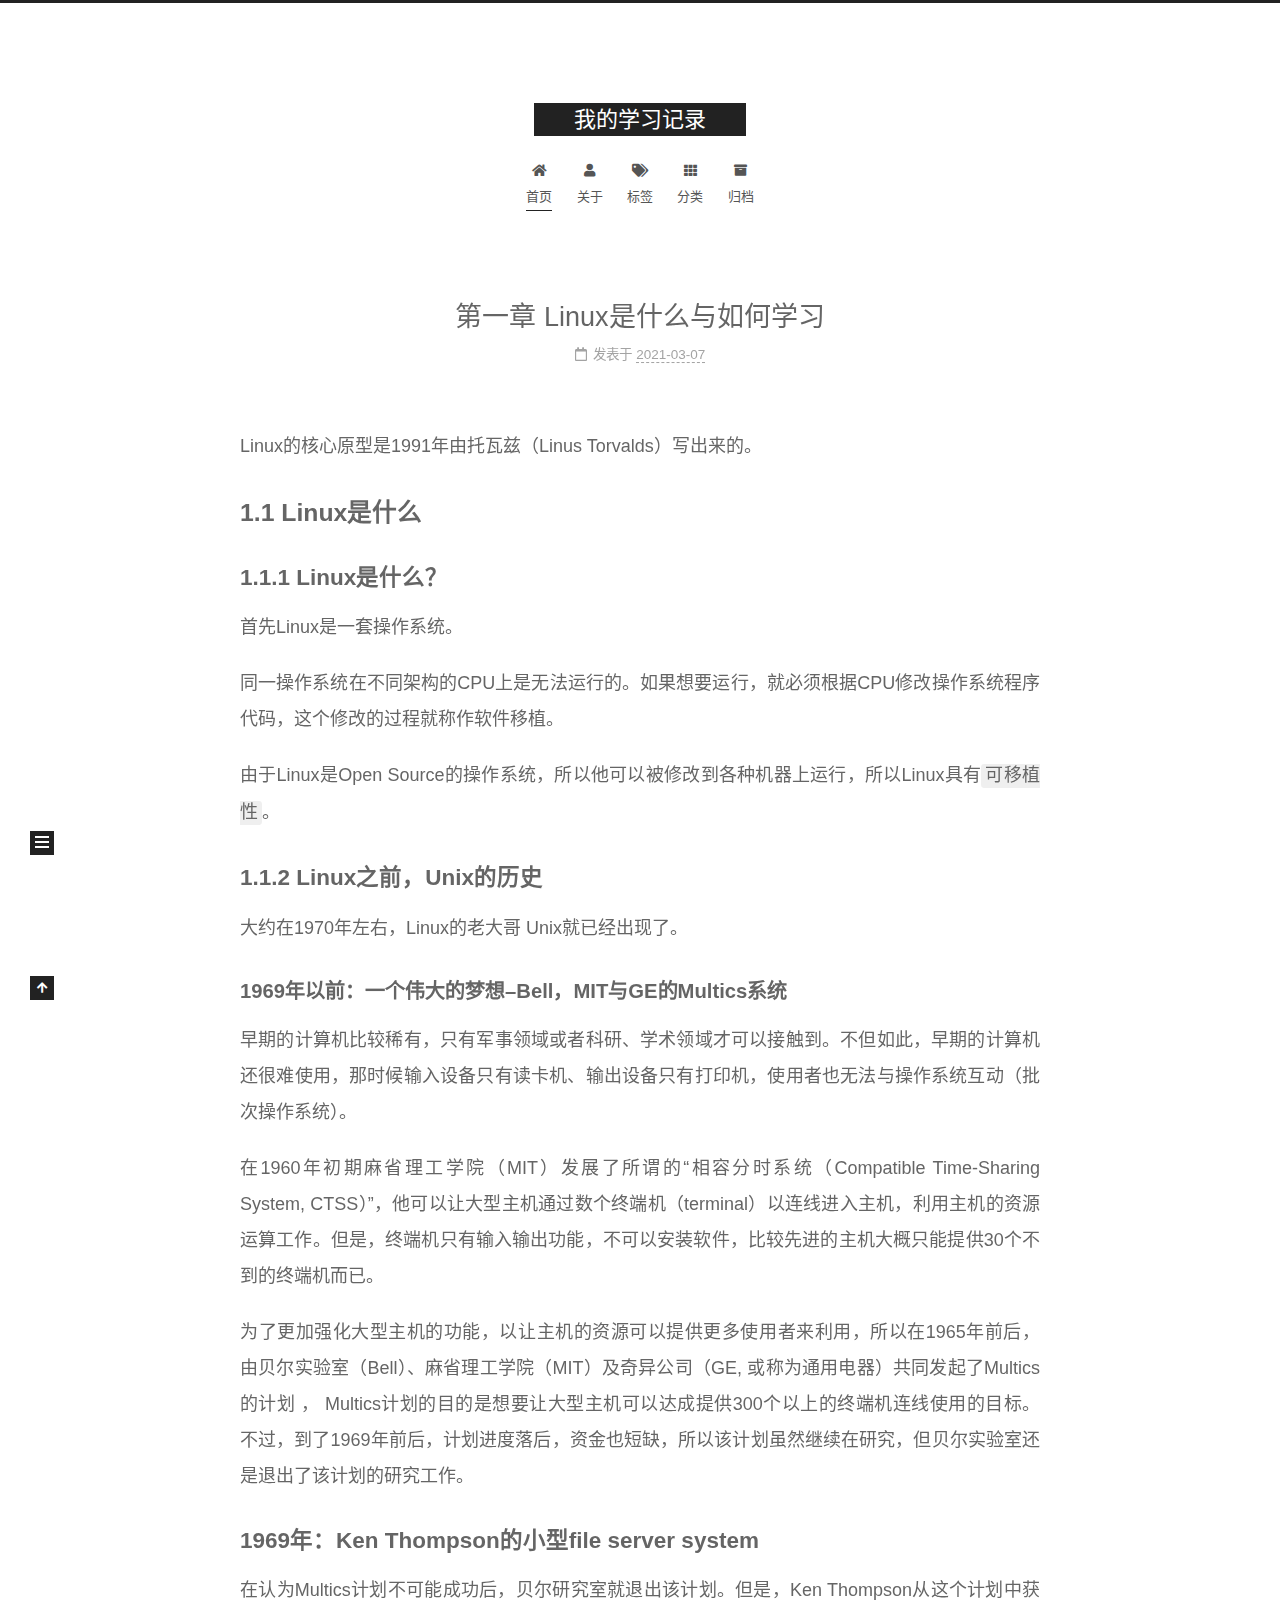
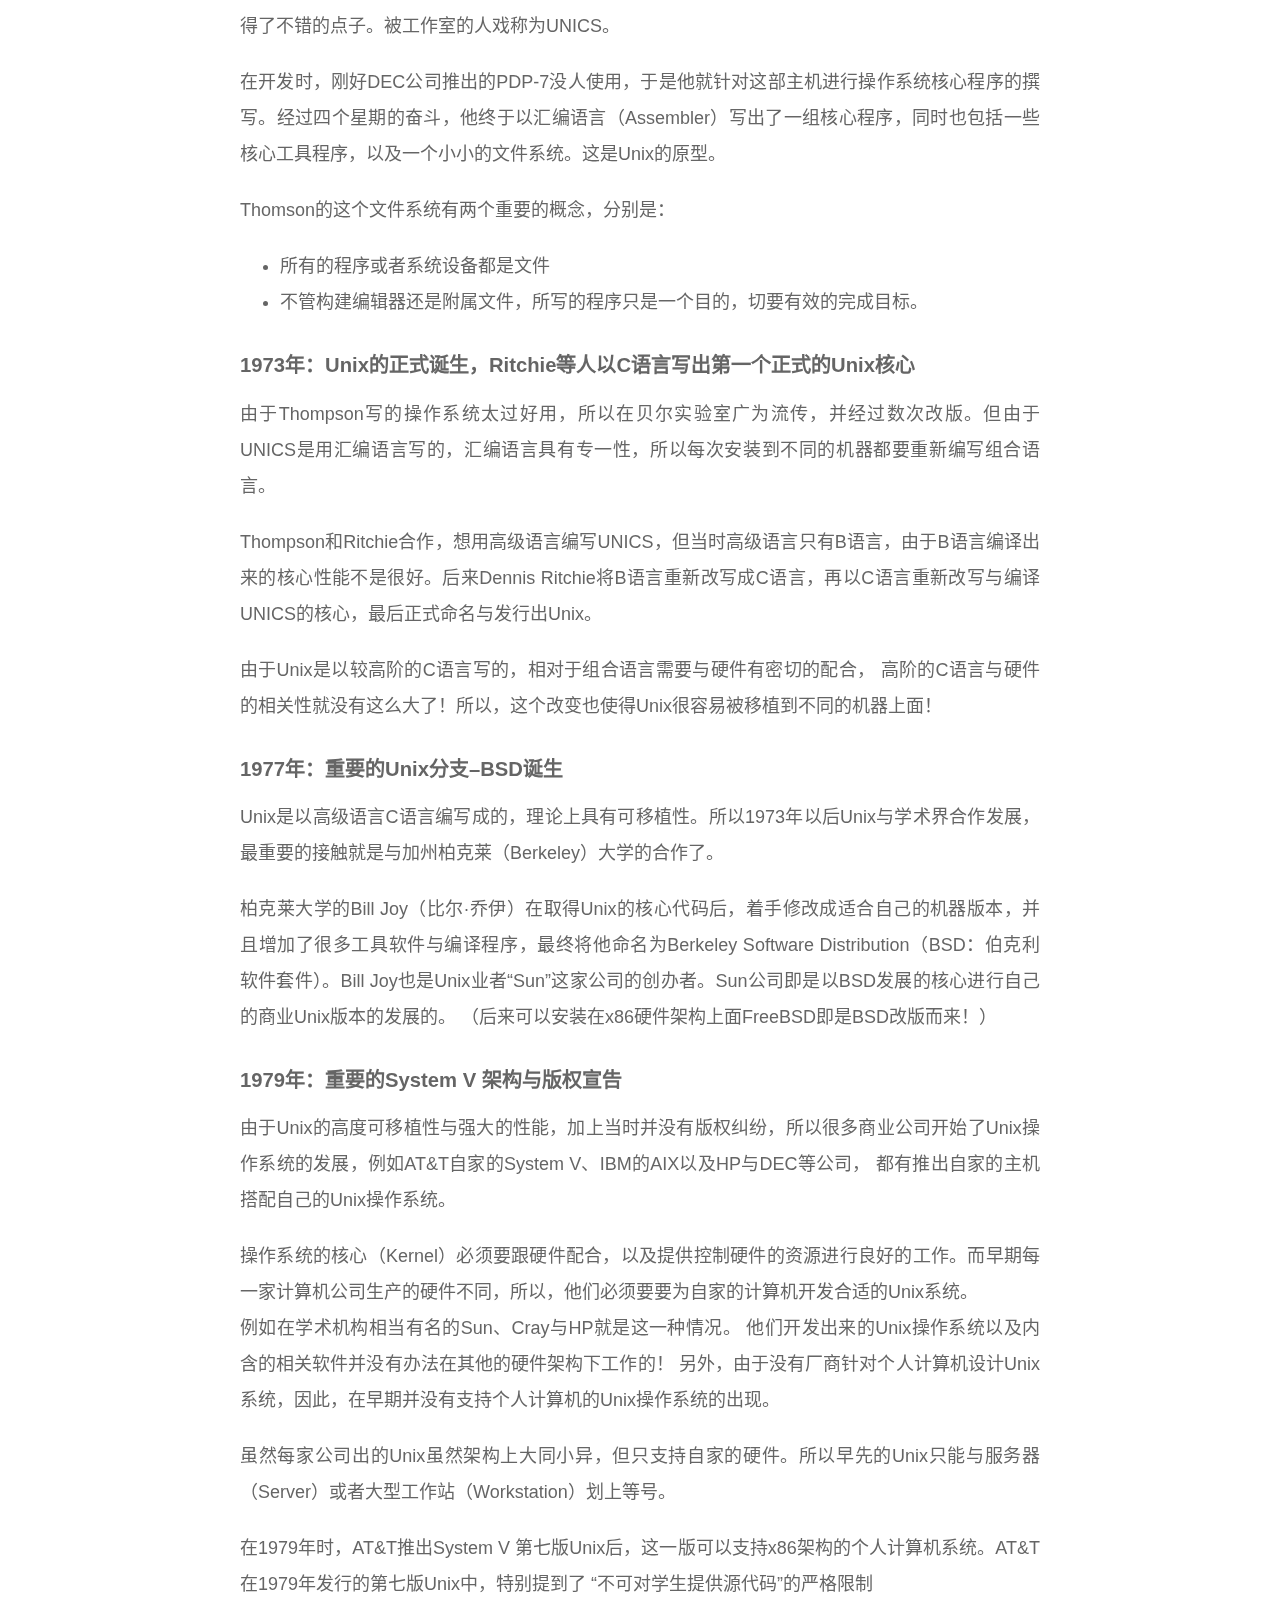
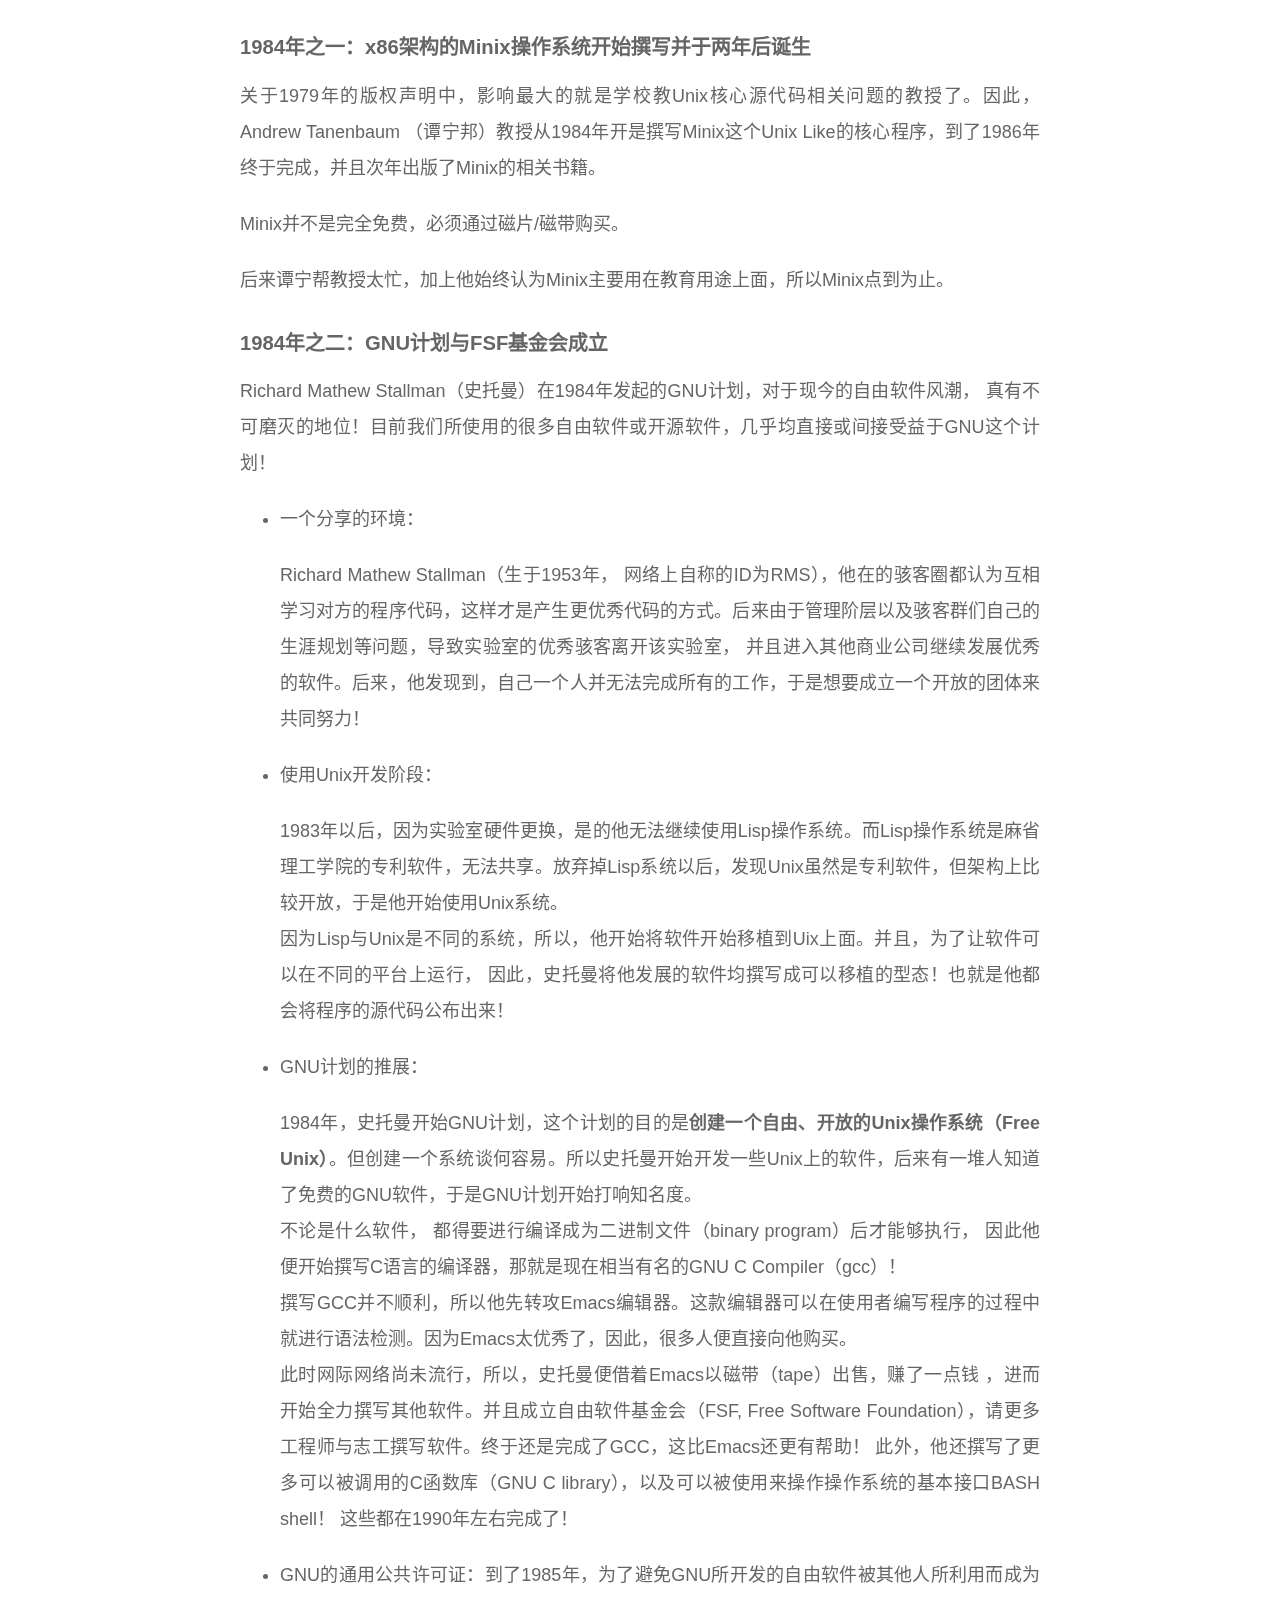
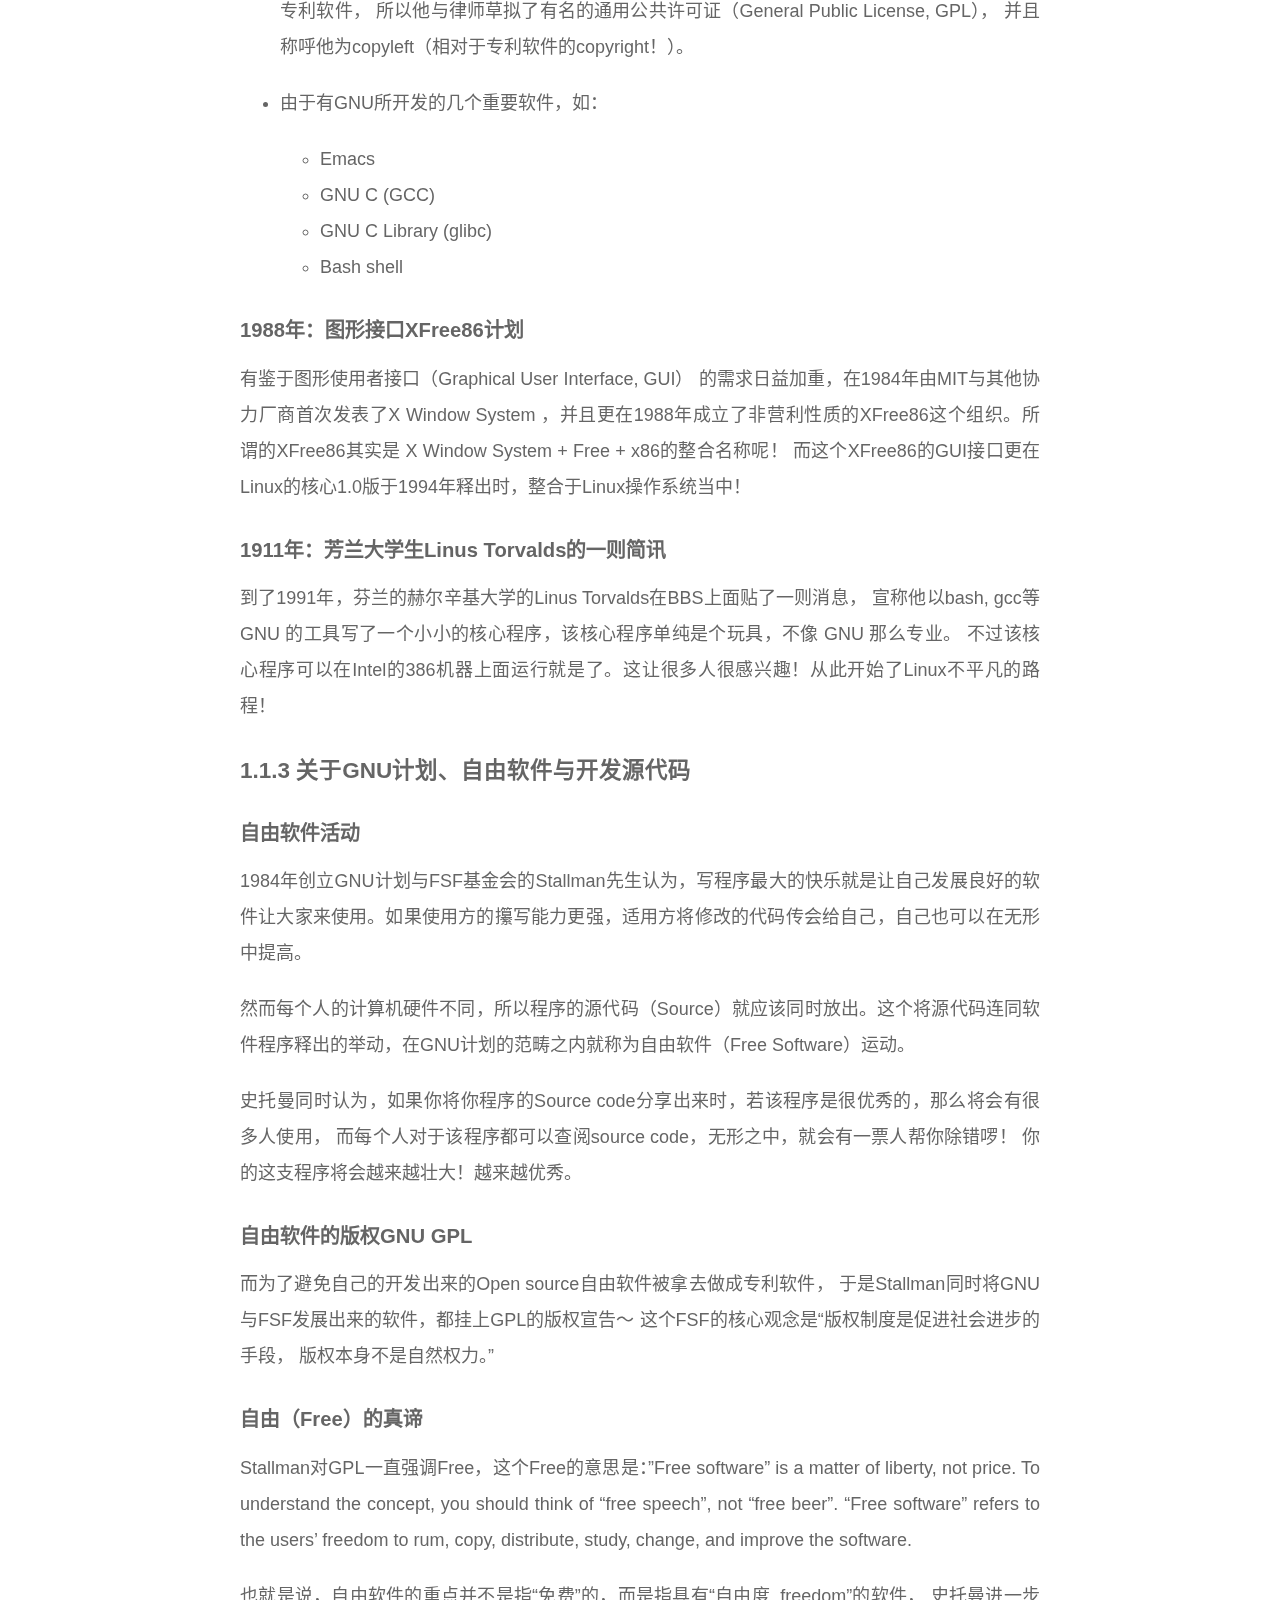
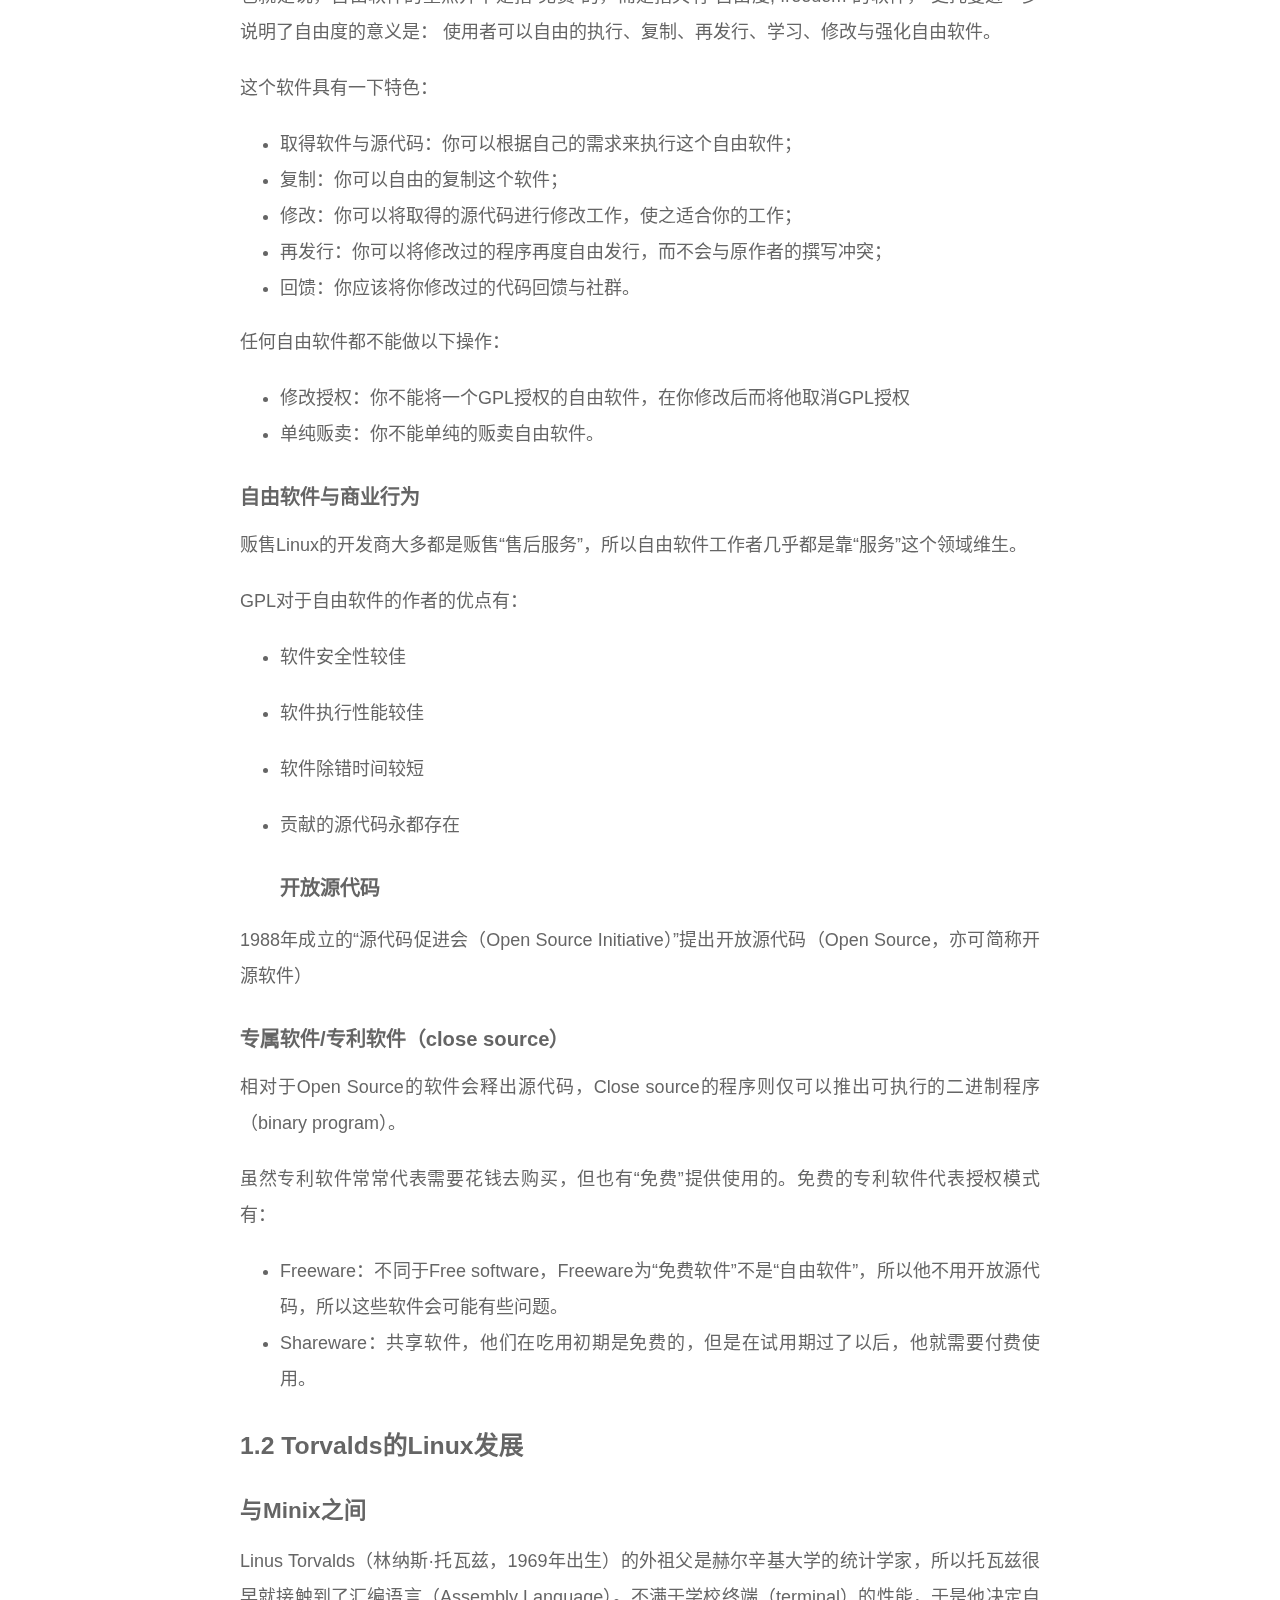
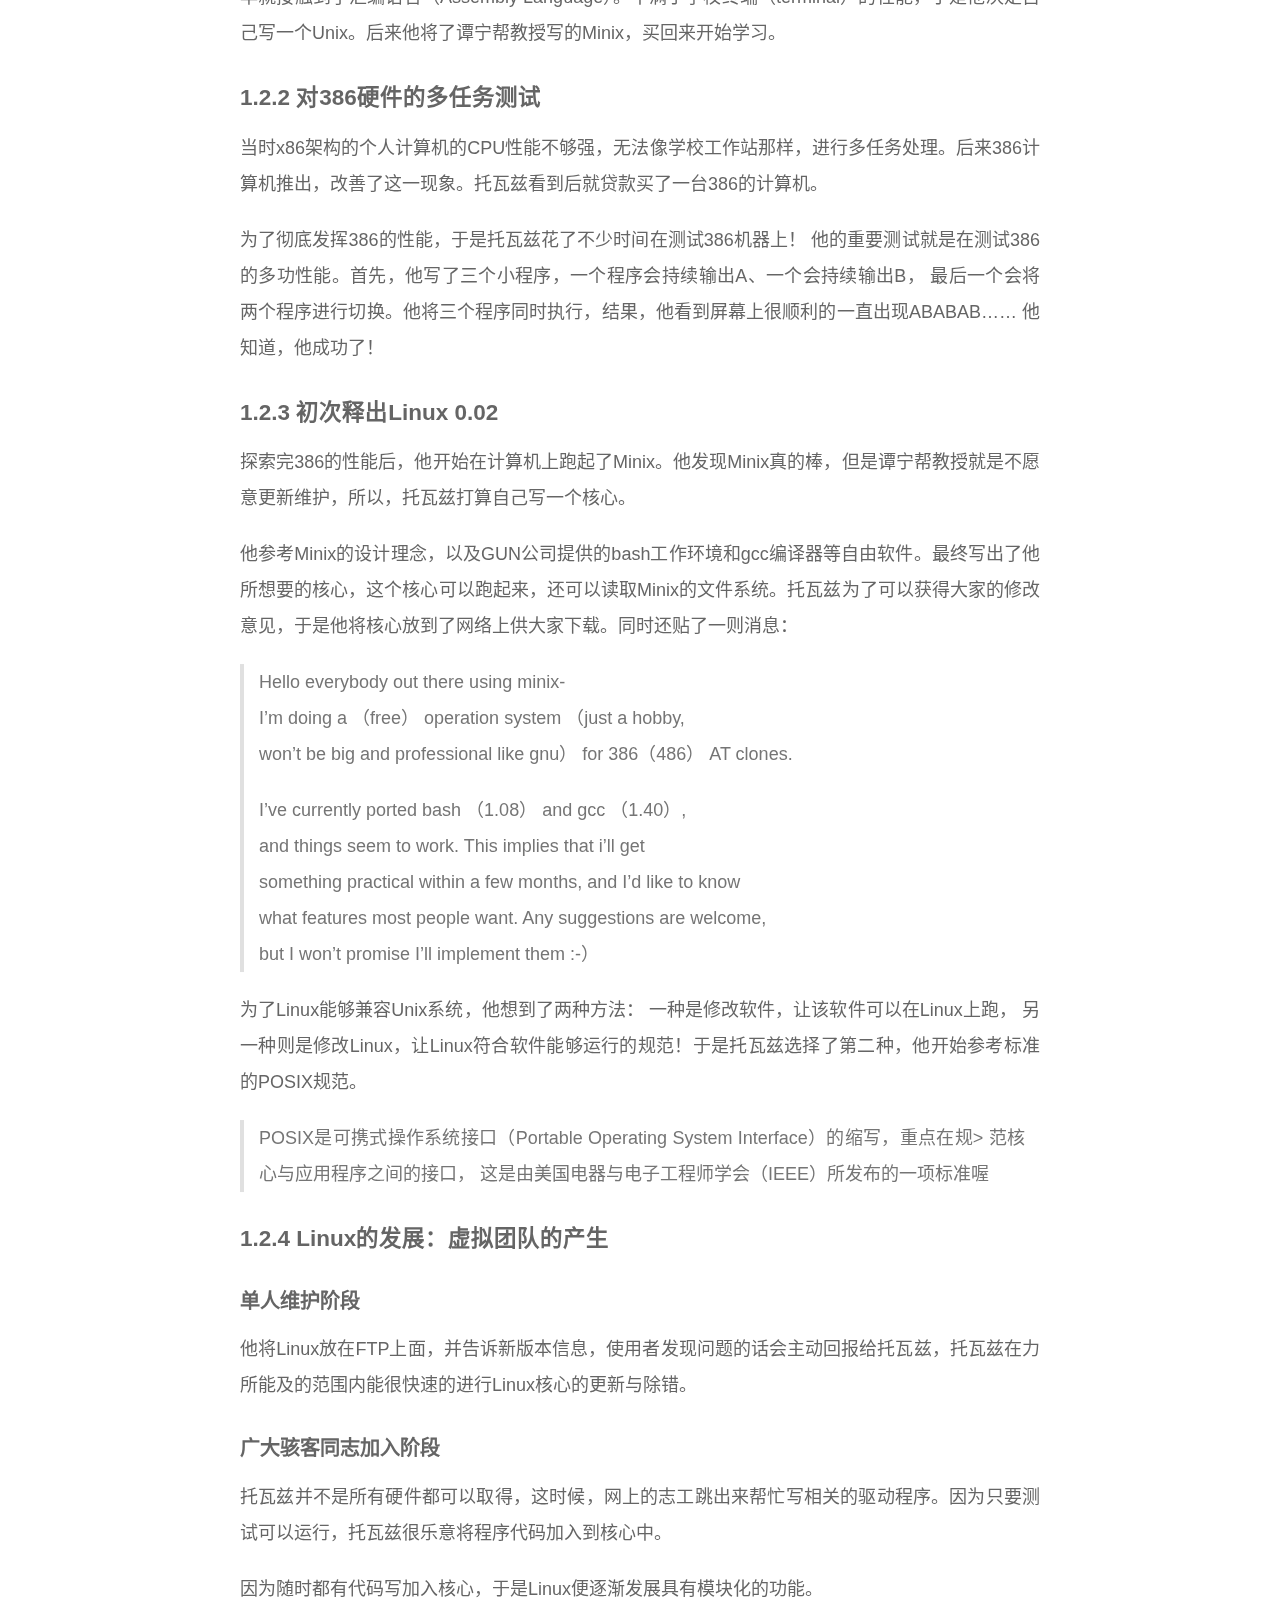
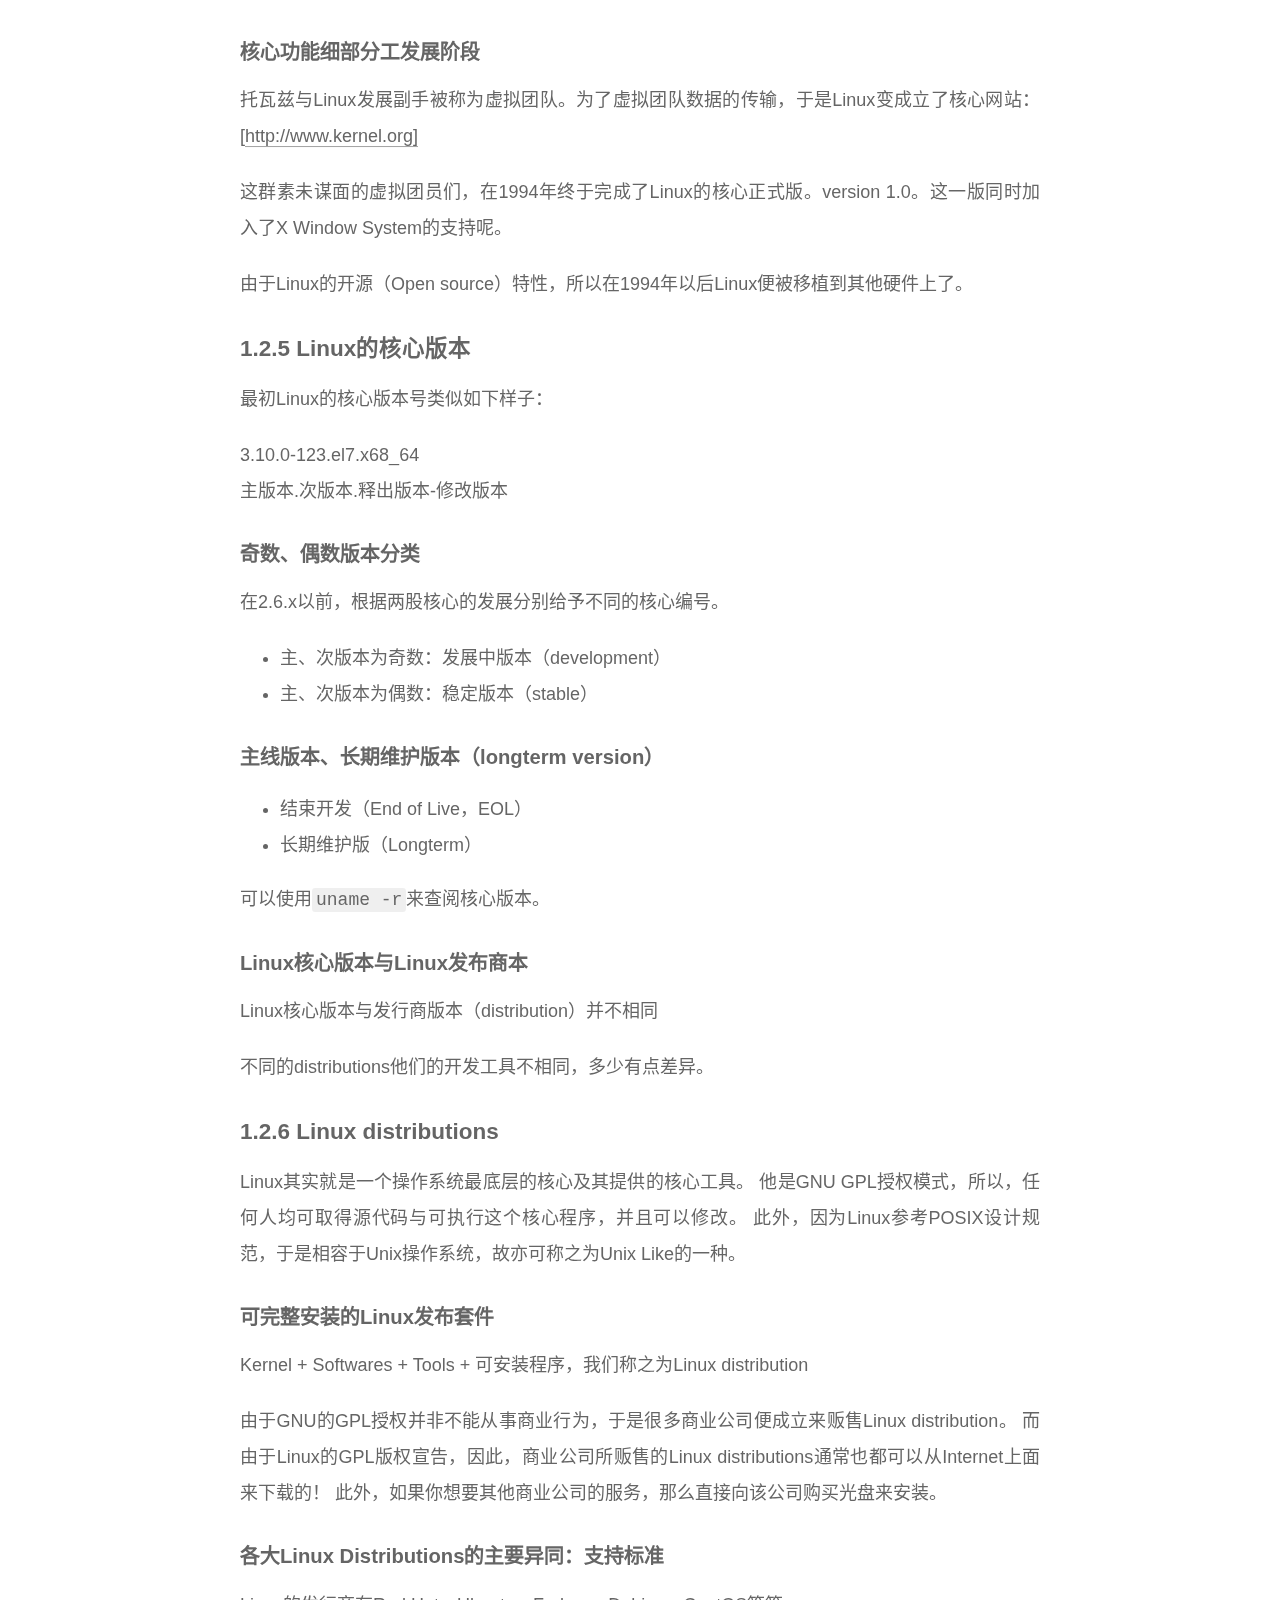
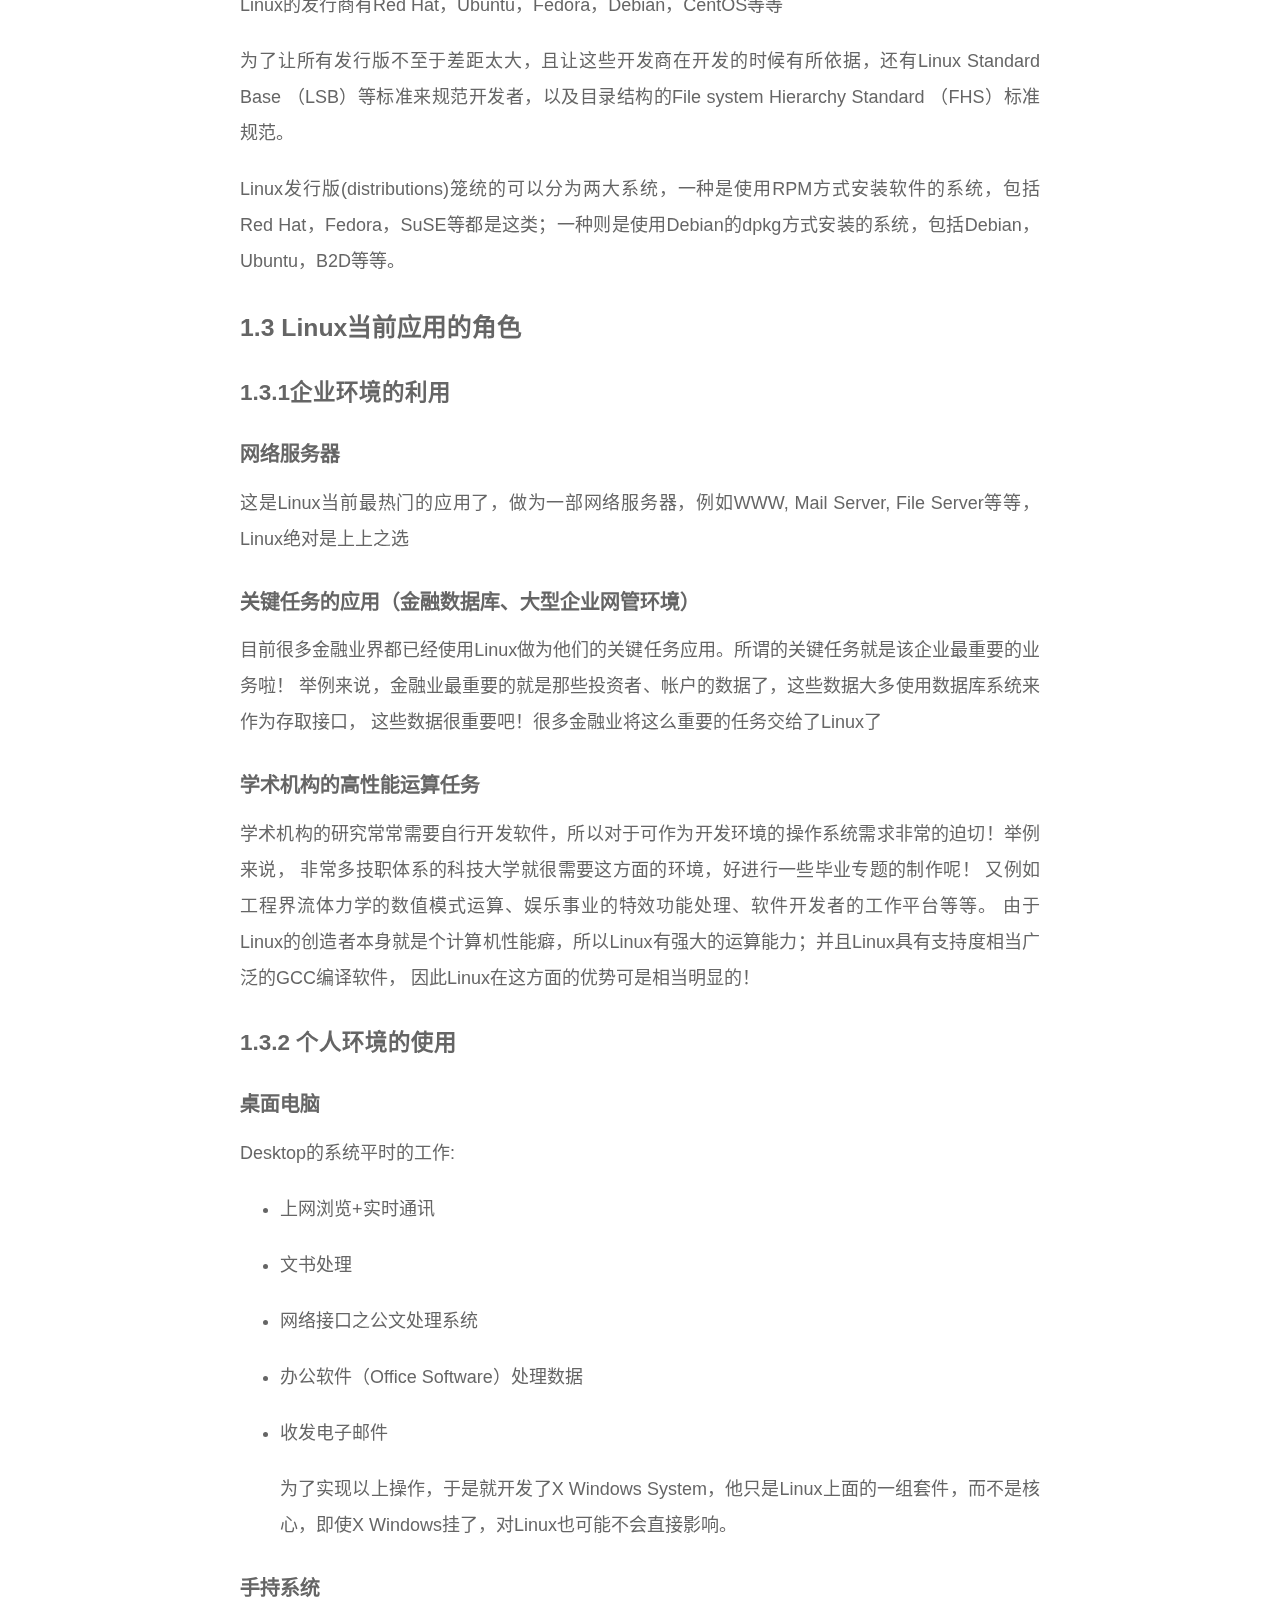
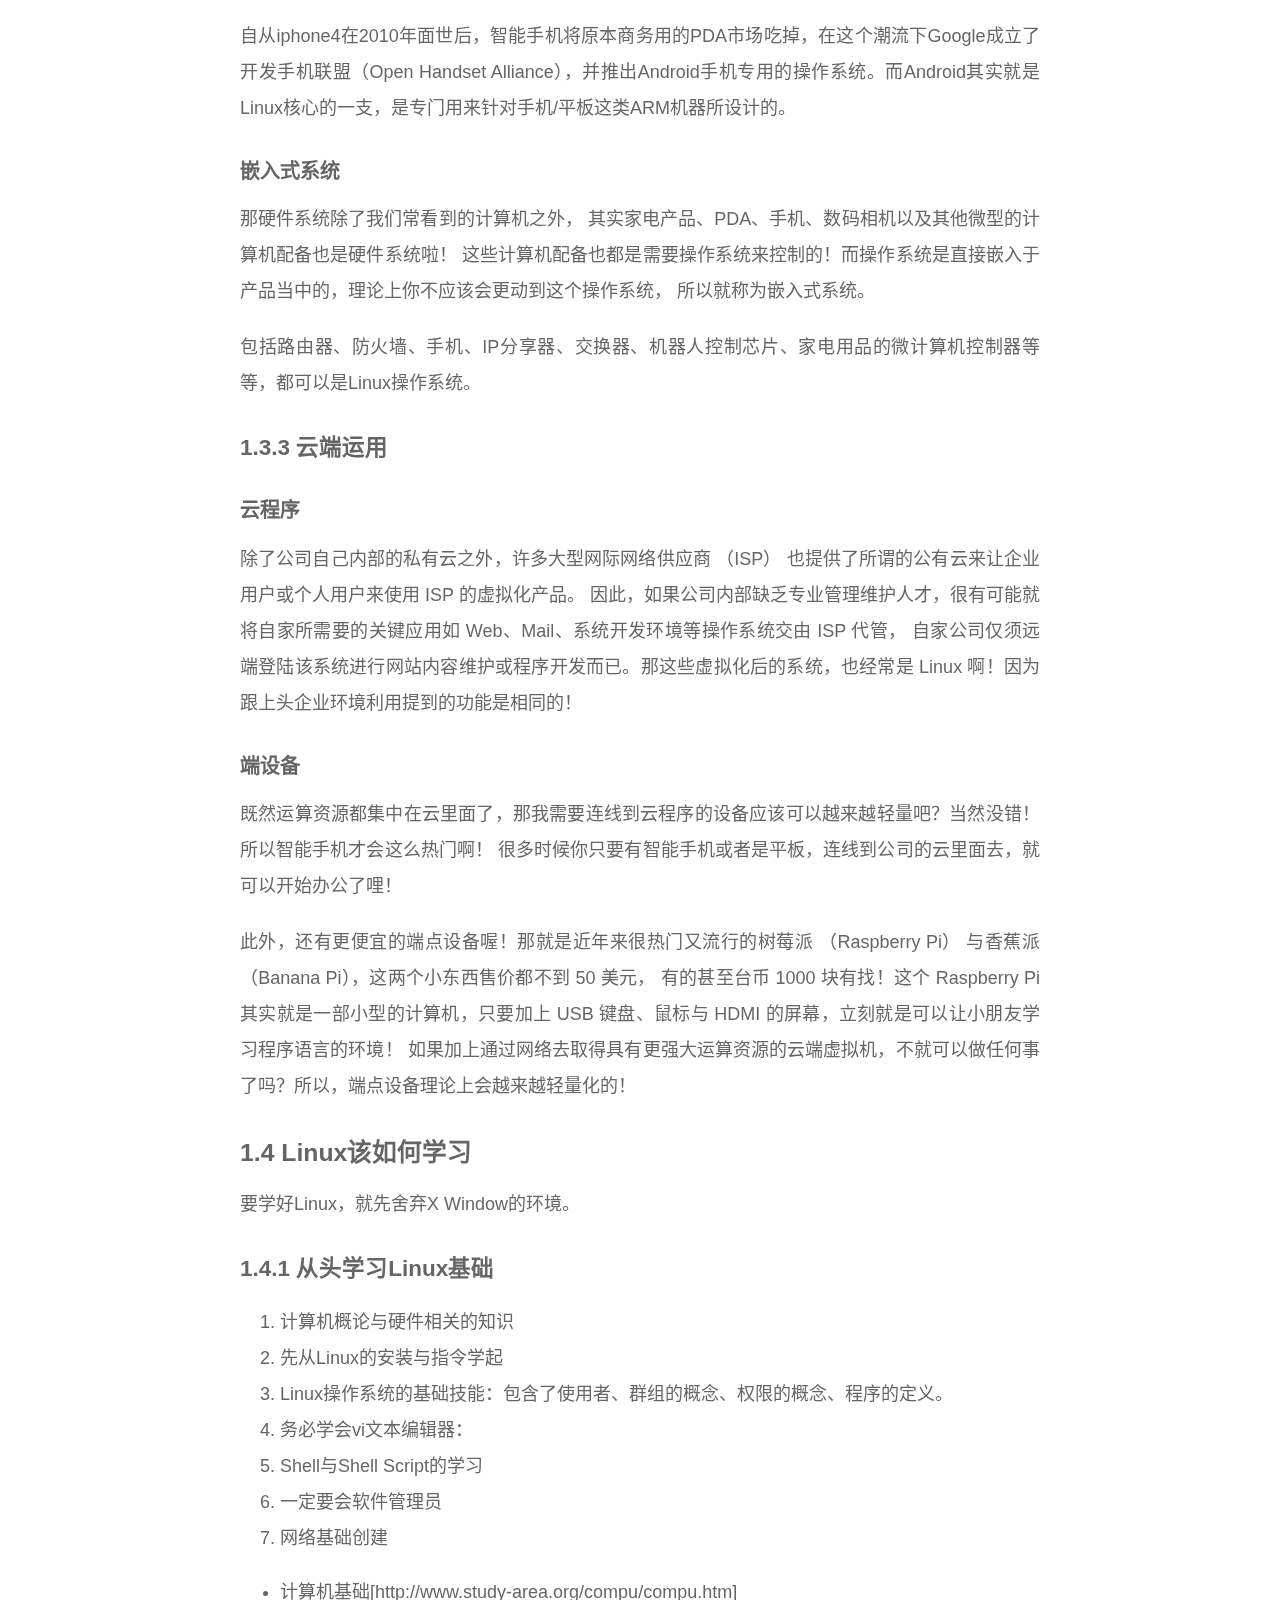
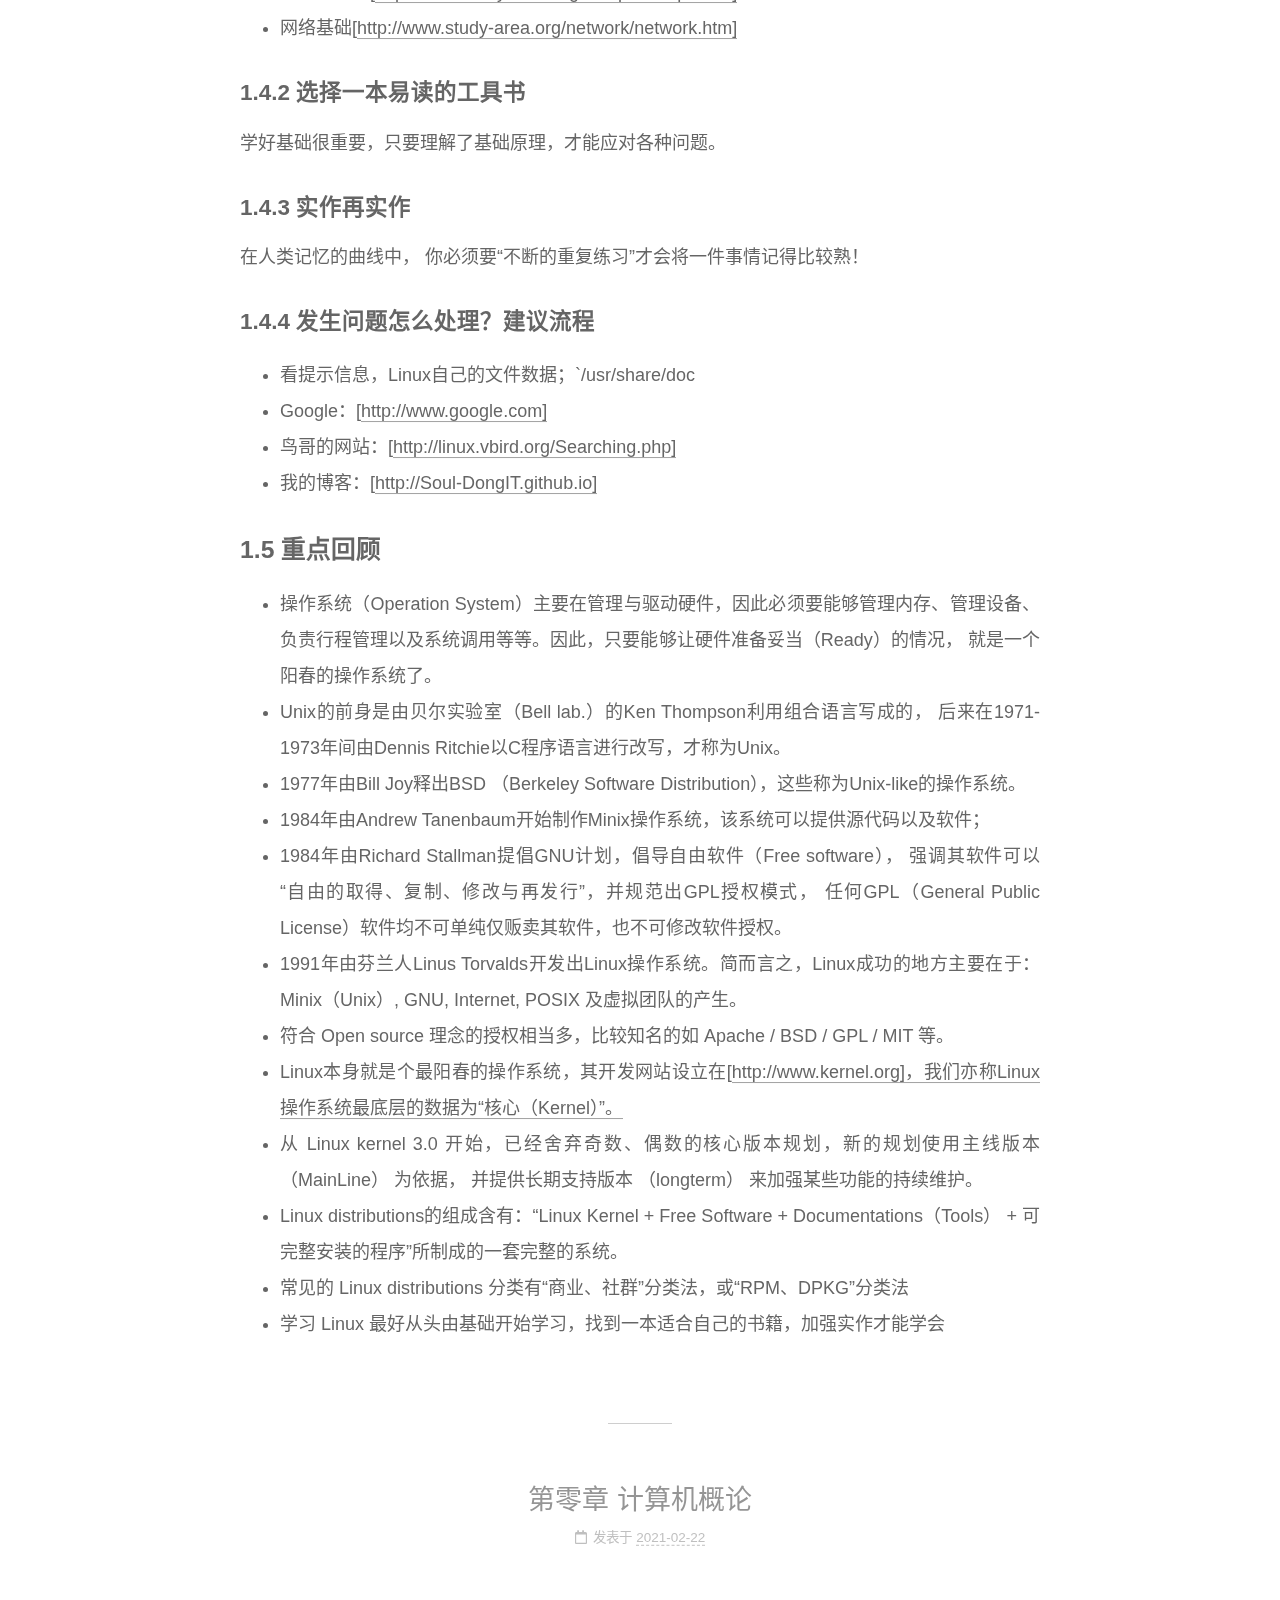
==== commit 09e44f41: "Site updated: 2021-03-07 14:14:36" ====
--- a/index.html
+++ b/index.html
@@ -1,5 +1,5 @@
 <!DOCTYPE html>
-<html lang="en">
+<html lang="zh-CN">
 <head>
   <meta charset="UTF-8">
 <meta name="viewport" content="width=device-width, initial-scale=1, maximum-scale=2">
@@ -20,12 +20,14 @@
     var CONFIG = {"hostname":"example.com","root":"/","scheme":"Muse","version":"7.8.0","exturl":false,"sidebar":{"position":"left","display":"post","padding":18,"offset":12,"onmobile":false},"copycode":{"enable":false,"show_result":false,"style":null},"back2top":{"enable":true,"sidebar":false,"scrollpercent":false},"bookmark":{"enable":false,"color":"#222","save":"auto"},"fancybox":false,"mediumzoom":false,"lazyload":false,"pangu":false,"comments":{"style":"tabs","active":null,"storage":true,"lazyload":false,"nav":null},"algolia":{"hits":{"per_page":10},"labels":{"input_placeholder":"Search for Posts","hits_empty":"We didn't find any results for the search: ${query}","hits_stats":"${hits} results found in ${time} ms"}},"localsearch":{"enable":false,"trigger":"auto","top_n_per_article":1,"unescape":false,"preload":false},"motion":{"enable":true,"async":false,"transition":{"post_block":"fadeIn","post_header":"slideDownIn","post_body":"slideDownIn","coll_header":"slideLeftIn","sidebar":"slideUpIn"}}};
   </script>
 
-  <meta property="og:type" content="website">
-<meta property="og:title" content="Hexo">
+  <meta name="description" content="收藏与学习">
+<meta property="og:type" content="website">
+<meta property="og:title" content="我的学习记录">
 <meta property="og:url" content="http://example.com/index.html">
-<meta property="og:site_name" content="Hexo">
-<meta property="og:locale" content="en_US">
-<meta property="article:author" content="John Doe">
+<meta property="og:site_name" content="我的学习记录">
+<meta property="og:description" content="收藏与学习">
+<meta property="og:locale" content="zh_CN">
+<meta property="article:author" content="DIO酱的面包哒">
 <meta name="twitter:card" content="summary">
 
 <link rel="canonical" href="http://example.com/">
@@ -37,11 +39,11 @@
     sidebar: "",
     isHome : true,
     isPost : false,
-    lang   : 'en'
+    lang   : 'zh-CN'
   };
 </script>
 
-  <title>Hexo</title>
+  <title>我的学习记录</title>
   
 
 
@@ -81,7 +83,7 @@
     <header class="header" itemscope itemtype="http://schema.org/WPHeader">
       <div class="header-inner"><div class="site-brand-container">
   <div class="site-nav-toggle">
-    <div class="toggle" aria-label="Toggle navigation bar">
+    <div class="toggle" aria-label="切换导航栏">
       <span class="toggle-line toggle-line-first"></span>
       <span class="toggle-line toggle-line-middle"></span>
       <span class="toggle-line toggle-line-last"></span>
@@ -92,7 +94,7 @@
 
     <a href="/" class="brand" rel="start">
       <span class="logo-line-before"><i></i></span>
-      <h1 class="site-title">Hexo</h1>
+      <h1 class="site-title">我的学习记录</h1>
       <span class="logo-line-after"><i></i></span>
     </a>
   </div>
@@ -110,12 +112,27 @@
   <ul id="menu" class="main-menu menu">
         <li class="menu-item menu-item-home">
 
-    <a href="/" rel="section"><i class="fa fa-home fa-fw"></i>Home</a>
+    <a href="/" rel="section"><i class="fa fa-home fa-fw"></i>首页</a>
+
+  </li>
+        <li class="menu-item menu-item-about">
+
+    <a href="/about/" rel="section"><i class="fa fa-user fa-fw"></i>关于</a>
+
+  </li>
+        <li class="menu-item menu-item-tags">
+
+    <a href="/tags/" rel="section"><i class="fa fa-tags fa-fw"></i>标签</a>
+
+  </li>
+        <li class="menu-item menu-item-categories">
+
+    <a href="/categories/" rel="section"><i class="fa fa-th fa-fw"></i>分类</a>
 
   </li>
         <li class="menu-item menu-item-archives">
 
-    <a href="/archives/" rel="section"><i class="fa fa-archive fa-fw"></i>Archives</a>
+    <a href="/archives/" rel="section"><i class="fa fa-archive fa-fw"></i>归档</a>
 
   </li>
   </ul>
@@ -144,22 +161,22 @@
       
   
   
-  <article itemscope itemtype="http://schema.org/Article" class="post-block" lang="en">
-    <link itemprop="mainEntityOfPage" href="http://example.com/2021/02/20/text/">
+  <article itemscope itemtype="http://schema.org/Article" class="post-block" lang="zh-CN">
+    <link itemprop="mainEntityOfPage" href="http://example.com/2021/03/07/%E7%AC%AC%E4%B8%80%E7%AB%A0%20Linux%E6%98%AF%E4%BB%80%E4%B9%88%E5%A6%82%E4%BD%95%E5%AD%A6%E4%B9%A0/">
 
     <span hidden itemprop="author" itemscope itemtype="http://schema.org/Person">
       <meta itemprop="image" content="/images/avatar.gif">
-      <meta itemprop="name" content="John Doe">
-      <meta itemprop="description" content="">
+      <meta itemprop="name" content="DIO酱的面包哒">
+      <meta itemprop="description" content="收藏与学习">
     </span>
 
     <span hidden itemprop="publisher" itemscope itemtype="http://schema.org/Organization">
-      <meta itemprop="name" content="Hexo">
+      <meta itemprop="name" content="我的学习记录">
     </span>
       <header class="post-header">
         <h2 class="post-title" itemprop="name headline">
           
-            <a href="/2021/02/20/text/" class="post-title-link" itemprop="url">text</a>
+            <a href="/2021/03/07/%E7%AC%AC%E4%B8%80%E7%AB%A0%20Linux%E6%98%AF%E4%BB%80%E4%B9%88%E5%A6%82%E4%BD%95%E5%AD%A6%E4%B9%A0/" class="post-title-link" itemprop="url">第一章 Linux是什么与如何学习</a>
         </h2>
 
         <div class="post-meta">
@@ -167,10 +184,10 @@
               <span class="post-meta-item-icon">
                 <i class="far fa-calendar"></i>
               </span>
-              <span class="post-meta-item-text">Posted on</span>
+              <span class="post-meta-item-text">发表于</span>
               
 
-              <time title="Created: 2021-02-20 18:23:14 / Modified: 18:23:42" itemprop="dateCreated datePublished" datetime="2021-02-20T18:23:14+08:00">2021-02-20</time>
+              <time title="创建时间：2021-03-07 14:08:19 / 修改时间：14:10:35" itemprop="dateCreated datePublished" datetime="2021-03-07T14:08:19+08:00">2021-03-07</time>
             </span>
 
           
@@ -184,7 +201,194 @@
     <div class="post-body" itemprop="articleBody">
 
       
-          <h2 id="测试"><a href="#测试" class="headerlink" title="测试"></a>测试</h2>
+          <p>Linux的核心原型是1991年由托瓦兹（Linus Torvalds）写出来的。</p>
+<h2 id="1-1-Linux是什么"><a href="#1-1-Linux是什么" class="headerlink" title="1.1 Linux是什么"></a>1.1 Linux是什么</h2><h3 id="1-1-1-Linux是什么？"><a href="#1-1-1-Linux是什么？" class="headerlink" title="1.1.1 Linux是什么？"></a>1.1.1 Linux是什么？</h3><p>首先Linux是一套操作系统。</p>
+<p>同一操作系统在不同架构的CPU上是无法运行的。如果想要运行，就必须根据CPU修改操作系统程序代码，这个修改的过程就称作软件移植。</p>
+<p>由于Linux是Open Source的操作系统，所以他可以被修改到各种机器上运行，所以Linux具有<code>可移植性</code>。</p>
+<h3 id="1-1-2-Linux之前，Unix的历史"><a href="#1-1-2-Linux之前，Unix的历史" class="headerlink" title="1.1.2 Linux之前，Unix的历史"></a>1.1.2 Linux之前，Unix的历史</h3><p>大约在1970年左右，Linux的老大哥 Unix就已经出现了。</p>
+<h4 id="1969年以前：一个伟大的梦想–Bell，MIT与GE的Multics系统"><a href="#1969年以前：一个伟大的梦想–Bell，MIT与GE的Multics系统" class="headerlink" title="1969年以前：一个伟大的梦想–Bell，MIT与GE的Multics系统"></a>1969年以前：一个伟大的梦想–Bell，MIT与GE的Multics系统</h4><p>早期的计算机比较稀有，只有军事领域或者科研、学术领域才可以接触到。不但如此，早期的计算机还很难使用，那时候输入设备只有读卡机、输出设备只有打印机，使用者也无法与操作系统互动（批次操作系统）。</p>
+<p>在1960年初期麻省理工学院（MIT）发展了所谓的“相容分时系统（Compatible Time-Sharing System, CTSS）”，他可以让大型主机通过数个终端机（terminal）以连线进入主机，利用主机的资源运算工作。但是，终端机只有输入输出功能，不可以安装软件，比较先进的主机大概只能提供30个不到的终端机而已。</p>
+<p>为了更加强化大型主机的功能，以让主机的资源可以提供更多使用者来利用，所以在1965年前后， 由贝尔实验室（Bell）、麻省理工学院（MIT）及奇异公司（GE, 或称为通用电器）共同发起了Multics的计划 ， Multics计划的目的是想要让大型主机可以达成提供300个以上的终端机连线使用的目标。 不过，到了1969年前后，计划进度落后，资金也短缺，所以该计划虽然继续在研究，但贝尔实验室还是退出了该计划的研究工作。</p>
+<h3 id="1969年：Ken-Thompson的小型file-server-system"><a href="#1969年：Ken-Thompson的小型file-server-system" class="headerlink" title="1969年：Ken Thompson的小型file server system"></a>1969年：Ken Thompson的小型file server system</h3><p>在认为Multics计划不可能成功后，贝尔研究室就退出该计划。但是，Ken Thompson从这个计划中获得了不错的点子。被工作室的人戏称为UNICS。</p>
+<p>在开发时，刚好DEC公司推出的PDP-7没人使用，于是他就针对这部主机进行操作系统核心程序的撰写。经过四个星期的奋斗，他终于以汇编语言（Assembler）写出了一组核心程序，同时也包括一些核心工具程序，以及一个小小的文件系统。这是Unix的原型。</p>
+<p>Thomson的这个文件系统有两个重要的概念，分别是：</p>
+<ul>
+<li>所有的程序或者系统设备都是文件</li>
+<li>不管构建编辑器还是附属文件，所写的程序只是一个目的，切要有效的完成目标。</li>
+</ul>
+<h4 id="1973年：Unix的正式诞生，Ritchie等人以C语言写出第一个正式的Unix核心"><a href="#1973年：Unix的正式诞生，Ritchie等人以C语言写出第一个正式的Unix核心" class="headerlink" title="1973年：Unix的正式诞生，Ritchie等人以C语言写出第一个正式的Unix核心"></a>1973年：Unix的正式诞生，Ritchie等人以C语言写出第一个正式的Unix核心</h4><p>由于Thompson写的操作系统太过好用，所以在贝尔实验室广为流传，并经过数次改版。但由于UNICS是用汇编语言写的，汇编语言具有专一性，所以每次安装到不同的机器都要重新编写组合语言。</p>
+<p>Thompson和Ritchie合作，想用高级语言编写UNICS，但当时高级语言只有B语言，由于B语言编译出来的核心性能不是很好。后来Dennis Ritchie将B语言重新改写成C语言，再以C语言重新改写与编译UNICS的核心，最后正式命名与发行出Unix。</p>
+<p>由于Unix是以较高阶的C语言写的，相对于组合语言需要与硬件有密切的配合， 高阶的C语言与硬件的相关性就没有这么大了！所以，这个改变也使得Unix很容易被移植到不同的机器上面！</p>
+<h4 id="1977年：重要的Unix分支–BSD诞生"><a href="#1977年：重要的Unix分支–BSD诞生" class="headerlink" title="1977年：重要的Unix分支–BSD诞生"></a>1977年：重要的Unix分支–BSD诞生</h4><p>Unix是以高级语言C语言编写成的，理论上具有可移植性。所以1973年以后Unix与学术界合作发展，最重要的接触就是与加州柏克莱（Berkeley）大学的合作了。</p>
+<p>柏克莱大学的Bill Joy（比尔·乔伊）在取得Unix的核心代码后，着手修改成适合自己的机器版本，并且增加了很多工具软件与编译程序，最终将他命名为Berkeley Software Distribution（BSD：伯克利软件套件）。Bill Joy也是Unix业者“Sun”这家公司的创办者。Sun公司即是以BSD发展的核心进行自己的商业Unix版本的发展的。 （后来可以安装在x86硬件架构上面FreeBSD即是BSD改版而来！）</p>
+<h4 id="1979年：重要的System-V-架构与版权宣告"><a href="#1979年：重要的System-V-架构与版权宣告" class="headerlink" title="1979年：重要的System V 架构与版权宣告"></a>1979年：重要的System V 架构与版权宣告</h4><p>由于Unix的高度可移植性与强大的性能，加上当时并没有版权纠纷，所以很多商业公司开始了Unix操作系统的发展，例如AT&amp;T自家的System V、IBM的AIX以及HP与DEC等公司， 都有推出自家的主机搭配自己的Unix操作系统。</p>
+<p>操作系统的核心（Kernel）必须要跟硬件配合，以及提供控制硬件的资源进行良好的工作。而早期每一家计算机公司生产的硬件不同，所以，他们必须要要为自家的计算机开发合适的Unix系统。<br>例如在学术机构相当有名的Sun、Cray与HP就是这一种情况。 他们开发出来的Unix操作系统以及内含的相关软件并没有办法在其他的硬件架构下工作的！ 另外，由于没有厂商针对个人计算机设计Unix系统，因此，在早期并没有支持个人计算机的Unix操作系统的出现。</p>
+<p>虽然每家公司出的Unix虽然架构上大同小异，但只支持自家的硬件。所以早先的Unix只能与服务器（Server）或者大型工作站（Workstation）划上等号。</p>
+<p>在1979年时，AT&amp;T推出System V 第七版Unix后，这一版可以支持x86架构的个人计算机系统。AT&amp;T在1979年发行的第七版Unix中，特别提到了 “不可对学生提供源代码”的严格限制</p>
+<h4 id="1984年之一：x86架构的Minix操作系统开始撰写并于两年后诞生"><a href="#1984年之一：x86架构的Minix操作系统开始撰写并于两年后诞生" class="headerlink" title="1984年之一：x86架构的Minix操作系统开始撰写并于两年后诞生"></a>1984年之一：x86架构的Minix操作系统开始撰写并于两年后诞生</h4><p>关于1979年的版权声明中，影响最大的就是学校教Unix核心源代码相关问题的教授了。因此，Andrew Tanenbaum （谭宁邦）教授从1984年开是撰写Minix这个Unix Like的核心程序，到了1986年终于完成，并且次年出版了Minix的相关书籍。</p>
+<p>Minix并不是完全免费，必须通过磁片/磁带购买。</p>
+<p>后来谭宁帮教授太忙，加上他始终认为Minix主要用在教育用途上面，所以Minix点到为止。</p>
+<h4 id="1984年之二：GNU计划与FSF基金会成立"><a href="#1984年之二：GNU计划与FSF基金会成立" class="headerlink" title="1984年之二：GNU计划与FSF基金会成立"></a>1984年之二：GNU计划与FSF基金会成立</h4><p>Richard Mathew Stallman（史托曼）在1984年发起的GNU计划，对于现今的自由软件风潮， 真有不可磨灭的地位！目前我们所使用的很多自由软件或开源软件，几乎均直接或间接受益于GNU这个计划！</p>
+<ul>
+<li><p>一个分享的环境：</p>
+<p>Richard Mathew Stallman（生于1953年， 网络上自称的ID为RMS），他在的骇客圈都认为互相学习对方的程序代码，这样才是产生更优秀代码的方式。后来由于管理阶层以及骇客群们自己的生涯规划等问题，导致实验室的优秀骇客离开该实验室， 并且进入其他商业公司继续发展优秀的软件。后来，他发现到，自己一个人并无法完成所有的工作，于是想要成立一个开放的团体来共同努力！</p>
+</li>
+<li><p>使用Unix开发阶段：</p>
+<p>1983年以后，因为实验室硬件更换，是的他无法继续使用Lisp操作系统。而Lisp操作系统是麻省理工学院的专利软件，无法共享。放弃掉Lisp系统以后，发现Unix虽然是专利软件，但架构上比较开放，于是他开始使用Unix系统。<br>因为Lisp与Unix是不同的系统，所以，他开始将软件开始移植到Uix上面。并且，为了让软件可以在不同的平台上运行， 因此，史托曼将他发展的软件均撰写成可以移植的型态！也就是他都会将程序的源代码公布出来！</p>
+</li>
+<li><p>GNU计划的推展：</p>
+<p>1984年，史托曼开始GNU计划，这个计划的目的是<strong>创建一个自由、开放的Unix操作系统（Free Unix）</strong>。但创建一个系统谈何容易。所以史托曼开始开发一些Unix上的软件，后来有一堆人知道了免费的GNU软件，于是GNU计划开始打响知名度。<br>不论是什么软件， 都得要进行编译成为二进制文件（binary program）后才能够执行， 因此他便开始撰写C语言的编译器，那就是现在相当有名的GNU C Compiler（gcc）！<br>撰写GCC并不顺利，所以他先转攻Emacs编辑器。这款编辑器可以在使用者编写程序的过程中就进行语法检测。因为Emacs太优秀了，因此，很多人便直接向他购买。<br>此时网际网络尚未流行，所以，史托曼便借着Emacs以磁带（tape）出售，赚了一点钱 ，进而开始全力撰写其他软件。并且成立自由软件基金会（FSF, Free Software Foundation），请更多工程师与志工撰写软件。终于还是完成了GCC，这比Emacs还更有帮助！ 此外，他还撰写了更多可以被调用的C函数库（GNU C library），以及可以被使用来操作操作系统的基本接口BASH shell！ 这些都在1990年左右完成了！</p>
+</li>
+<li><p>GNU的通用公共许可证：到了1985年，为了避免GNU所开发的自由软件被其他人所利用而成为专利软件， 所以他与律师草拟了有名的通用公共许可证（General Public License, GPL）， 并且称呼他为copyleft（相对于专利软件的copyright！）。</p>
+</li>
+<li><p>由于有GNU所开发的几个重要软件，如：</p>
+<ul>
+<li>Emacs</li>
+<li>GNU C (GCC)</li>
+<li>GNU C Library (glibc)</li>
+<li>Bash shell</li>
+</ul>
+</li>
+</ul>
+<h4 id="1988年：图形接口XFree86计划"><a href="#1988年：图形接口XFree86计划" class="headerlink" title="1988年：图形接口XFree86计划"></a>1988年：图形接口XFree86计划</h4><p>有鉴于图形使用者接口（Graphical User Interface, GUI） 的需求日益加重，在1984年由MIT与其他协力厂商首次发表了X Window System ，并且更在1988年成立了非营利性质的XFree86这个组织。所谓的XFree86其实是 X Window System + Free + x86的整合名称呢！ 而这个XFree86的GUI接口更在Linux的核心1.0版于1994年释出时，整合于Linux操作系统当中！</p>
+<h4 id="1911年：芳兰大学生Linus-Torvalds的一则简讯"><a href="#1911年：芳兰大学生Linus-Torvalds的一则简讯" class="headerlink" title="1911年：芳兰大学生Linus Torvalds的一则简讯"></a>1911年：芳兰大学生Linus Torvalds的一则简讯</h4><p>到了1991年，芬兰的赫尔辛基大学的Linus Torvalds在BBS上面贴了一则消息， 宣称他以bash, gcc等 GNU 的工具写了一个小小的核心程序，该核心程序单纯是个玩具，不像 GNU 那么专业。 不过该核心程序可以在Intel的386机器上面运行就是了。这让很多人很感兴趣！从此开始了Linux不平凡的路程！</p>
+<h3 id="1-1-3-关于GNU计划、自由软件与开发源代码"><a href="#1-1-3-关于GNU计划、自由软件与开发源代码" class="headerlink" title="1.1.3 关于GNU计划、自由软件与开发源代码"></a>1.1.3 关于GNU计划、自由软件与开发源代码</h3><h4 id="自由软件活动"><a href="#自由软件活动" class="headerlink" title="自由软件活动"></a>自由软件活动</h4><p>1984年创立GNU计划与FSF基金会的Stallman先生认为，写程序最大的快乐就是让自己发展良好的软件让大家来使用。如果使用方的攥写能力更强，适用方将修改的代码传会给自己，自己也可以在无形中提高。</p>
+<p>然而每个人的计算机硬件不同，所以程序的源代码（Source）就应该同时放出。这个将源代码连同软件程序释出的举动，在GNU计划的范畴之内就称为自由软件（Free Software）运动。</p>
+<p>史托曼同时认为，如果你将你程序的Source code分享出来时，若该程序是很优秀的，那么将会有很多人使用， 而每个人对于该程序都可以查阅source code，无形之中，就会有一票人帮你除错啰！ 你的这支程序将会越来越壮大！越来越优秀。</p>
+<h4 id="自由软件的版权GNU-GPL"><a href="#自由软件的版权GNU-GPL" class="headerlink" title="自由软件的版权GNU GPL"></a>自由软件的版权GNU GPL</h4><p>而为了避免自己的开发出来的Open source自由软件被拿去做成专利软件， 于是Stallman同时将GNU与FSF发展出来的软件，都挂上GPL的版权宣告～ 这个FSF的核心观念是“版权制度是促进社会进步的手段， 版权本身不是自然权力。”</p>
+<h4 id="自由（Free）的真谛"><a href="#自由（Free）的真谛" class="headerlink" title="自由（Free）的真谛"></a>自由（Free）的真谛</h4><p>Stallman对GPL一直强调Free，这个Free的意思是：”Free software” is a matter of liberty, not price. To understand the concept, you should think of “free speech”, not “free beer”. “Free software” refers to the users’ freedom to rum, copy, distribute, study, change, and improve the software.</p>
+<p>也就是说，自由软件的重点并不是指“免费”的，而是指具有“自由度, freedom”的软件， 史托曼进一步说明了自由度的意义是： 使用者可以自由的执行、复制、再发行、学习、修改与强化自由软件。</p>
+<p>这个软件具有一下特色：</p>
+<ul>
+<li>取得软件与源代码：你可以根据自己的需求来执行这个自由软件；</li>
+<li>复制：你可以自由的复制这个软件；</li>
+<li>修改：你可以将取得的源代码进行修改工作，使之适合你的工作；</li>
+<li>再发行：你可以将修改过的程序再度自由发行，而不会与原作者的撰写冲突；</li>
+<li>回馈：你应该将你修改过的代码回馈与社群。</li>
+</ul>
+<p>任何自由软件都不能做以下操作：</p>
+<ul>
+<li>修改授权：你不能将一个GPL授权的自由软件，在你修改后而将他取消GPL授权</li>
+<li>单纯贩卖：你不能单纯的贩卖自由软件。</li>
+</ul>
+<h4 id="自由软件与商业行为"><a href="#自由软件与商业行为" class="headerlink" title="自由软件与商业行为"></a>自由软件与商业行为</h4><p>贩售Linux的开发商大多都是贩售“售后服务”，所以自由软件工作者几乎都是靠“服务”这个领域维生。</p>
+<p>GPL对于自由软件的作者的优点有：</p>
+<ul>
+<li><p>软件安全性较佳</p>
+</li>
+<li><p>软件执行性能较佳</p>
+</li>
+<li><p>软件除错时间较短</p>
+</li>
+<li><p>贡献的源代码永都存在</p>
+<h4 id="开放源代码"><a href="#开放源代码" class="headerlink" title="开放源代码"></a>开放源代码</h4></li>
+</ul>
+<p>1988年成立的“源代码促进会（Open Source Initiative）”提出开放源代码（Open Source，亦可简称开源软件）</p>
+<h4 id="专属软件-专利软件（close-source）"><a href="#专属软件-专利软件（close-source）" class="headerlink" title="专属软件/专利软件（close source）"></a>专属软件/专利软件（close source）</h4><p>相对于Open Source的软件会释出源代码，Close source的程序则仅可以推出可执行的二进制程序（binary program）。</p>
+<p>虽然专利软件常常代表需要花钱去购买，但也有“免费”提供使用的。免费的专利软件代表授权模式有：</p>
+<ul>
+<li>Freeware：不同于Free software，Freeware为“免费软件”不是“自由软件”，所以他不用开放源代码，所以这些软件会可能有些问题。</li>
+<li>Shareware：共享软件，他们在吃用初期是免费的，但是在试用期过了以后，他就需要付费使用。</li>
+</ul>
+<h2 id="1-2-Torvalds的Linux发展"><a href="#1-2-Torvalds的Linux发展" class="headerlink" title="1.2 Torvalds的Linux发展"></a>1.2 Torvalds的Linux发展</h2><h3 id="与Minix之间"><a href="#与Minix之间" class="headerlink" title="与Minix之间"></a>与Minix之间</h3><p>Linus Torvalds（林纳斯·托瓦兹，1969年出生）的外祖父是赫尔辛基大学的统计学家，所以托瓦兹很早就接触到了汇编语言（Assembly Language）。不满于学校终端（terminal）的性能，于是他决定自己写一个Unix。后来他将了谭宁帮教授写的Minix，买回来开始学习。</p>
+<h3 id="1-2-2-对386硬件的多任务测试"><a href="#1-2-2-对386硬件的多任务测试" class="headerlink" title="1.2.2 对386硬件的多任务测试"></a>1.2.2 对386硬件的多任务测试</h3><p>当时x86架构的个人计算机的CPU性能不够强，无法像学校工作站那样，进行多任务处理。后来386计算机推出，改善了这一现象。托瓦兹看到后就贷款买了一台386的计算机。</p>
+<p>为了彻底发挥386的性能，于是托瓦兹花了不少时间在测试386机器上！ 他的重要测试就是在测试386的多功性能。首先，他写了三个小程序，一个程序会持续输出A、一个会持续输出B， 最后一个会将两个程序进行切换。他将三个程序同时执行，结果，他看到屏幕上很顺利的一直出现ABABAB…… 他知道，他成功了！</p>
+<h3 id="1-2-3-初次释出Linux-0-02"><a href="#1-2-3-初次释出Linux-0-02" class="headerlink" title="1.2.3 初次释出Linux 0.02"></a>1.2.3 初次释出Linux 0.02</h3><p>探索完386的性能后，他开始在计算机上跑起了Minix。他发现Minix真的棒，但是谭宁帮教授就是不愿意更新维护，所以，托瓦兹打算自己写一个核心。</p>
+<p>他参考Minix的设计理念，以及GUN公司提供的bash工作环境和gcc编译器等自由软件。最终写出了他所想要的核心，这个核心可以跑起来，还可以读取Minix的文件系统。托瓦兹为了可以获得大家的修改意见，于是他将核心放到了网络上供大家下载。同时还贴了一则消息：</p>
+<blockquote>
+<p>Hello everybody out there using minix-<br>I’m doing a （free） operation system （just a hobby,<br>won’t be big and professional like gnu） for 386（486） AT clones.</p>
+<p>I’ve currently ported bash （1.08） and gcc （1.40）,<br>and things seem to work. This implies that i’ll get<br>something practical within a few months, and I’d like to know<br>what features most people want. Any suggestions are welcome,<br>but I won’t promise I’ll implement them :-）</p>
+</blockquote>
+<p>为了Linux能够兼容Unix系统，他想到了两种方法： 一种是修改软件，让该软件可以在Linux上跑， 另一种则是修改Linux，让Linux符合软件能够运行的规范！于是托瓦兹选择了第二种，他开始参考标准的POSIX规范。</p>
+<blockquote>
+<p>POSIX是可携式操作系统接口（Portable Operating System Interface）的缩写，重点在规&gt; 范核心与应用程序之间的接口， 这是由美国电器与电子工程师学会（IEEE）所发布的一项标准喔</p>
+</blockquote>
+<h3 id="1-2-4-Linux的发展：虚拟团队的产生"><a href="#1-2-4-Linux的发展：虚拟团队的产生" class="headerlink" title="1.2.4 Linux的发展：虚拟团队的产生"></a>1.2.4 Linux的发展：虚拟团队的产生</h3><h4 id="单人维护阶段"><a href="#单人维护阶段" class="headerlink" title="单人维护阶段"></a>单人维护阶段</h4><p>他将Linux放在FTP上面，并告诉新版本信息，使用者发现问题的话会主动回报给托瓦兹，托瓦兹在力所能及的范围内能很快速的进行Linux核心的更新与除错。</p>
+<h4 id="广大骇客同志加入阶段"><a href="#广大骇客同志加入阶段" class="headerlink" title="广大骇客同志加入阶段"></a>广大骇客同志加入阶段</h4><p>托瓦兹并不是所有硬件都可以取得，这时候，网上的志工跳出来帮忙写相关的驱动程序。因为只要测试可以运行，托瓦兹很乐意将程序代码加入到核心中。</p>
+<p>因为随时都有代码写加入核心，于是Linux便逐渐发展具有模块化的功能。</p>
+<h4 id="核心功能细部分工发展阶段"><a href="#核心功能细部分工发展阶段" class="headerlink" title="核心功能细部分工发展阶段"></a>核心功能细部分工发展阶段</h4><p>托瓦兹与Linux发展副手被称为虚拟团队。为了虚拟团队数据的传输，于是Linux变成立了核心网站：[<a href="http://www.kernel.org]">http://www.kernel.org]</a></p>
+<p>这群素未谋面的虚拟团员们，在1994年终于完成了Linux的核心正式版。version 1.0。这一版同时加入了X Window System的支持呢。</p>
+<p>由于Linux的开源（Open source）特性，所以在1994年以后Linux便被移植到其他硬件上了。</p>
+<h3 id="1-2-5-Linux的核心版本"><a href="#1-2-5-Linux的核心版本" class="headerlink" title="1.2.5 Linux的核心版本"></a>1.2.5 Linux的核心版本</h3><p>最初Linux的核心版本号类似如下样子：</p>
+<p>3.10.0-123.el7.x68_64<br>主版本.次版本.释出版本-修改版本</p>
+<h4 id="奇数、偶数版本分类"><a href="#奇数、偶数版本分类" class="headerlink" title="奇数、偶数版本分类"></a>奇数、偶数版本分类</h4><p>在2.6.x以前，根据两股核心的发展分别给予不同的核心编号。</p>
+<ul>
+<li>主、次版本为奇数：发展中版本（development）</li>
+<li>主、次版本为偶数：稳定版本（stable）</li>
+</ul>
+<h4 id="主线版本、长期维护版本（longterm-version）"><a href="#主线版本、长期维护版本（longterm-version）" class="headerlink" title="主线版本、长期维护版本（longterm version）"></a>主线版本、长期维护版本（longterm version）</h4><ul>
+<li>结束开发（End of Live，EOL）</li>
+<li>长期维护版（Longterm）</li>
+</ul>
+<p>可以使用<code>uname -r</code>来查阅核心版本。</p>
+<h4 id="Linux核心版本与Linux发布商本"><a href="#Linux核心版本与Linux发布商本" class="headerlink" title="Linux核心版本与Linux发布商本"></a>Linux核心版本与Linux发布商本</h4><p>Linux核心版本与发行商版本（distribution）并不相同</p>
+<p>不同的distributions他们的开发工具不相同，多少有点差异。</p>
+<h3 id="1-2-6-Linux-distributions"><a href="#1-2-6-Linux-distributions" class="headerlink" title="1.2.6 Linux distributions"></a>1.2.6 Linux distributions</h3><p>Linux其实就是一个操作系统最底层的核心及其提供的核心工具。 他是GNU GPL授权模式，所以，任何人均可取得源代码与可执行这个核心程序，并且可以修改。 此外，因为Linux参考POSIX设计规范，于是相容于Unix操作系统，故亦可称之为Unix Like的一种。</p>
+<h4 id="可完整安装的Linux发布套件"><a href="#可完整安装的Linux发布套件" class="headerlink" title="可完整安装的Linux发布套件"></a>可完整安装的Linux发布套件</h4><p>Kernel + Softwares + Tools + 可安装程序，我们称之为Linux distribution</p>
+<p>由于GNU的GPL授权并非不能从事商业行为，于是很多商业公司便成立来贩售Linux distribution。 而由于Linux的GPL版权宣告，因此，商业公司所贩售的Linux distributions通常也都可以从Internet上面来下载的！ 此外，如果你想要其他商业公司的服务，那么直接向该公司购买光盘来安装。</p>
+<h4 id="各大Linux-Distributions的主要异同：支持标准"><a href="#各大Linux-Distributions的主要异同：支持标准" class="headerlink" title="各大Linux Distributions的主要异同：支持标准"></a>各大Linux Distributions的主要异同：支持标准</h4><p>Linux的发行商有Red Hat，Ubuntu，Fedora，Debian，CentOS等等</p>
+<p>为了让所有发行版不至于差距太大，且让这些开发商在开发的时候有所依据，还有Linux Standard Base （LSB）等标准来规范开发者，以及目录结构的File system Hierarchy Standard （FHS）标准规范。</p>
+<p>Linux发行版(distributions)笼统的可以分为两大系统，一种是使用RPM方式安装软件的系统，包括Red Hat，Fedora，SuSE等都是这类；一种则是使用Debian的dpkg方式安装的系统，包括Debian，Ubuntu，B2D等等。</p>
+<h2 id="1-3-Linux当前应用的角色"><a href="#1-3-Linux当前应用的角色" class="headerlink" title="1.3 Linux当前应用的角色"></a>1.3 Linux当前应用的角色</h2><h3 id="1-3-1企业环境的利用"><a href="#1-3-1企业环境的利用" class="headerlink" title="1.3.1企业环境的利用"></a>1.3.1企业环境的利用</h3><h4 id="网络服务器"><a href="#网络服务器" class="headerlink" title="网络服务器"></a>网络服务器</h4><p>这是Linux当前最热门的应用了，做为一部网络服务器，例如WWW, Mail Server, File Server等等，Linux绝对是上上之选</p>
+<h4 id="关键任务的应用（金融数据库、大型企业网管环境）"><a href="#关键任务的应用（金融数据库、大型企业网管环境）" class="headerlink" title="关键任务的应用（金融数据库、大型企业网管环境）"></a>关键任务的应用（金融数据库、大型企业网管环境）</h4><p>目前很多金融业界都已经使用Linux做为他们的关键任务应用。所谓的关键任务就是该企业最重要的业务啦！ 举例来说，金融业最重要的就是那些投资者、帐户的数据了，这些数据大多使用数据库系统来作为存取接口， 这些数据很重要吧！很多金融业将这么重要的任务交给了Linux了</p>
+<h4 id="学术机构的高性能运算任务"><a href="#学术机构的高性能运算任务" class="headerlink" title="学术机构的高性能运算任务"></a>学术机构的高性能运算任务</h4><p>学术机构的研究常常需要自行开发软件，所以对于可作为开发环境的操作系统需求非常的迫切！举例来说， 非常多技职体系的科技大学就很需要这方面的环境，好进行一些毕业专题的制作呢！ 又例如工程界流体力学的数值模式运算、娱乐事业的特效功能处理、软件开发者的工作平台等等。 由于Linux的创造者本身就是个计算机性能癖，所以Linux有强大的运算能力；并且Linux具有支持度相当广泛的GCC编译软件， 因此Linux在这方面的优势可是相当明显的！</p>
+<h3 id="1-3-2-个人环境的使用"><a href="#1-3-2-个人环境的使用" class="headerlink" title="1.3.2 个人环境的使用"></a>1.3.2 个人环境的使用</h3><h4 id="桌面电脑"><a href="#桌面电脑" class="headerlink" title="桌面电脑"></a>桌面电脑</h4><p>Desktop的系统平时的工作:</p>
+<ul>
+<li><p>上网浏览+实时通讯</p>
+</li>
+<li><p>文书处理</p>
+</li>
+<li><p>网络接口之公文处理系统</p>
+</li>
+<li><p>办公软件（Office Software）处理数据</p>
+</li>
+<li><p>收发电子邮件</p>
+<p>为了实现以上操作，于是就开发了X Windows System，他只是Linux上面的一组套件，而不是核心，即使X Windows挂了，对Linux也可能不会直接影响。</p>
+</li>
+</ul>
+<h4 id="手持系统"><a href="#手持系统" class="headerlink" title="手持系统"></a>手持系统</h4><p>自从iphone4在2010年面世后，智能手机将原本商务用的PDA市场吃掉，在这个潮流下Google成立了开发手机联盟（Open Handset Alliance），并推出Android手机专用的操作系统。而Android其实就是Linux核心的一支，是专门用来针对手机/平板这类ARM机器所设计的。</p>
+<h4 id="嵌入式系统"><a href="#嵌入式系统" class="headerlink" title="嵌入式系统"></a>嵌入式系统</h4><p>那硬件系统除了我们常看到的计算机之外， 其实家电产品、PDA、手机、数码相机以及其他微型的计算机配备也是硬件系统啦！ 这些计算机配备也都是需要操作系统来控制的！而操作系统是直接嵌入于产品当中的，理论上你不应该会更动到这个操作系统， 所以就称为嵌入式系统。</p>
+<p>包括路由器、防火墙、手机、IP分享器、交换器、机器人控制芯片、家电用品的微计算机控制器等等，都可以是Linux操作系统。</p>
+<h3 id="1-3-3-云端运用"><a href="#1-3-3-云端运用" class="headerlink" title="1.3.3 云端运用"></a>1.3.3 云端运用</h3><h4 id="云程序"><a href="#云程序" class="headerlink" title="云程序"></a>云程序</h4><p>除了公司自己内部的私有云之外，许多大型网际网络供应商 （ISP） 也提供了所谓的公有云来让企业用户或个人用户来使用 ISP 的虚拟化产品。 因此，如果公司内部缺乏专业管理维护人才，很有可能就将自家所需要的关键应用如 Web、Mail、系统开发环境等操作系统交由 ISP 代管， 自家公司仅须远端登陆该系统进行网站内容维护或程序开发而已。那这些虚拟化后的系统，也经常是 Linux 啊！因为跟上头企业环境利用提到的功能是相同的！</p>
+<h4 id="端设备"><a href="#端设备" class="headerlink" title="端设备"></a>端设备</h4><p>既然运算资源都集中在云里面了，那我需要连线到云程序的设备应该可以越来越轻量吧？当然没错！所以智能手机才会这么热门啊！ 很多时候你只要有智能手机或者是平板，连线到公司的云里面去，就可以开始办公了哩！</p>
+<p>此外，还有更便宜的端点设备喔！那就是近年来很热门又流行的树莓派 （Raspberry Pi） 与香蕉派 （Banana Pi），这两个小东西售价都不到 50 美元， 有的甚至台币 1000 块有找！这个 Raspberry Pi 其实就是一部小型的计算机，只要加上 USB 键盘、鼠标与 HDMI 的屏幕，立刻就是可以让小朋友学习程序语言的环境！ 如果加上通过网络去取得具有更强大运算资源的云端虚拟机，不就可以做任何事了吗？所以，端点设备理论上会越来越轻量化的！</p>
+<h2 id="1-4-Linux该如何学习"><a href="#1-4-Linux该如何学习" class="headerlink" title="1.4 Linux该如何学习"></a>1.4 Linux该如何学习</h2><p>要学好Linux，就先舍弃X Window的环境。</p>
+<h3 id="1-4-1-从头学习Linux基础"><a href="#1-4-1-从头学习Linux基础" class="headerlink" title="1.4.1 从头学习Linux基础"></a>1.4.1 从头学习Linux基础</h3><ol>
+<li>计算机概论与硬件相关的知识</li>
+<li>先从Linux的安装与指令学起</li>
+<li>Linux操作系统的基础技能：包含了使用者、群组的概念、权限的概念、程序的定义。</li>
+<li>务必学会vi文本编辑器：</li>
+<li>Shell与Shell Script的学习</li>
+<li>一定要会软件管理员</li>
+<li>网络基础创建</li>
+</ol>
+<ul>
+<li>计算机基础[<a target="_blank" rel="noopener" href="http://www.study-area.org/compu/compu.htm]">http://www.study-area.org/compu/compu.htm]</a></li>
+<li>网络基础[<a target="_blank" rel="noopener" href="http://www.study-area.org/network/network.htm]">http://www.study-area.org/network/network.htm]</a></li>
+</ul>
+<h3 id="1-4-2-选择一本易读的工具书"><a href="#1-4-2-选择一本易读的工具书" class="headerlink" title="1.4.2 选择一本易读的工具书"></a>1.4.2 选择一本易读的工具书</h3><p>学好基础很重要，只要理解了基础原理，才能应对各种问题。</p>
+<h3 id="1-4-3-实作再实作"><a href="#1-4-3-实作再实作" class="headerlink" title="1.4.3 实作再实作"></a>1.4.3 实作再实作</h3><p>在人类记忆的曲线中， 你必须要“不断的重复练习”才会将一件事情记得比较熟！</p>
+<h3 id="1-4-4-发生问题怎么处理？建议流程"><a href="#1-4-4-发生问题怎么处理？建议流程" class="headerlink" title="1.4.4 发生问题怎么处理？建议流程"></a>1.4.4 发生问题怎么处理？建议流程</h3><ul>
+<li>看提示信息，Linux自己的文件数据；`/usr/share/doc</li>
+<li>Google：[<a href="http://www.google.com]">http://www.google.com]</a></li>
+<li>鸟哥的网站：[<a target="_blank" rel="noopener" href="http://linux.vbird.org/Searching.php]">http://linux.vbird.org/Searching.php]</a></li>
+<li>我的博客：[<a href="http://Soul-DongIT.github.io]">http://Soul-DongIT.github.io]</a></li>
+</ul>
+<h2 id="1-5-重点回顾"><a href="#1-5-重点回顾" class="headerlink" title="1.5 重点回顾"></a>1.5 重点回顾</h2><ul>
+<li>操作系统（Operation System）主要在管理与驱动硬件，因此必须要能够管理内存、管理设备、 负责行程管理以及系统调用等等。因此，只要能够让硬件准备妥当（Ready）的情况， 就是一个阳春的操作系统了。</li>
+<li>Unix的前身是由贝尔实验室（Bell lab.）的Ken Thompson利用组合语言写成的， 后来在1971-1973年间由Dennis Ritchie以C程序语言进行改写，才称为Unix。</li>
+<li>1977年由Bill Joy释出BSD （Berkeley Software Distribution），这些称为Unix-like的操作系统。</li>
+<li>1984年由Andrew Tanenbaum开始制作Minix操作系统，该系统可以提供源代码以及软件；</li>
+<li>1984年由Richard Stallman提倡GNU计划，倡导自由软件（Free software）， 强调其软件可以“自由的取得、复制、修改与再发行”，并规范出GPL授权模式， 任何GPL（General Public License）软件均不可单纯仅贩卖其软件，也不可修改软件授权。</li>
+<li>1991年由芬兰人Linus Torvalds开发出Linux操作系统。简而言之，Linux成功的地方主要在于： Minix（Unix）, GNU, Internet, POSIX 及虚拟团队的产生。</li>
+<li>符合 Open source 理念的授权相当多，比较知名的如 Apache / BSD / GPL / MIT 等。</li>
+<li>Linux本身就是个最阳春的操作系统，其开发网站设立在[<a href="http://www.kernel.org]，我们亦称Linux操作系统最底层的数据为“核心（Kernel）”。">http://www.kernel.org]，我们亦称Linux操作系统最底层的数据为“核心（Kernel）”。</a></li>
+<li>从 Linux kernel 3.0 开始，已经舍弃奇数、偶数的核心版本规划，新的规划使用主线版本 （MainLine） 为依据， 并提供长期支持版本 （longterm） 来加强某些功能的持续维护。</li>
+<li>Linux distributions的组成含有：“Linux Kernel + Free Software + Documentations（Tools） + 可完整安装的程序”所制成的一套完整的系统。</li>
+<li>常见的 Linux distributions 分类有“商业、社群”分类法，或“RPM、DPKG”分类法</li>
+<li>学习 Linux 最好从头由基础开始学习，找到一本适合自己的书籍，加强实作才能学会</li>
+</ul>
+
       
     </div>
 
@@ -202,22 +406,22 @@
       
   
   
-  <article itemscope itemtype="http://schema.org/Article" class="post-block" lang="en">
-    <link itemprop="mainEntityOfPage" href="http://example.com/2021/02/20/hello-world/">
+  <article itemscope itemtype="http://schema.org/Article" class="post-block" lang="zh-CN">
+    <link itemprop="mainEntityOfPage" href="http://example.com/2021/02/22/%E7%AC%AC%E9%9B%B6%E7%AB%A0%20%E8%AE%A1%E7%AE%97%E6%9C%BA%E6%A6%82%E8%AE%BA/">
 
     <span hidden itemprop="author" itemscope itemtype="http://schema.org/Person">
       <meta itemprop="image" content="/images/avatar.gif">
-      <meta itemprop="name" content="John Doe">
-      <meta itemprop="description" content="">
+      <meta itemprop="name" content="DIO酱的面包哒">
+      <meta itemprop="description" content="收藏与学习">
     </span>
 
     <span hidden itemprop="publisher" itemscope itemtype="http://schema.org/Organization">
-      <meta itemprop="name" content="Hexo">
+      <meta itemprop="name" content="我的学习记录">
     </span>
       <header class="post-header">
         <h2 class="post-title" itemprop="name headline">
           
-            <a href="/2021/02/20/hello-world/" class="post-title-link" itemprop="url">Hello World</a>
+            <a href="/2021/02/22/%E7%AC%AC%E9%9B%B6%E7%AB%A0%20%E8%AE%A1%E7%AE%97%E6%9C%BA%E6%A6%82%E8%AE%BA/" class="post-title-link" itemprop="url">第零章 计算机概论</a>
         </h2>
 
         <div class="post-meta">
@@ -225,9 +429,303 @@
               <span class="post-meta-item-icon">
                 <i class="far fa-calendar"></i>
               </span>
-              <span class="post-meta-item-text">Posted on</span>
-
-              <time title="Created: 2021-02-20 18:21:29" itemprop="dateCreated datePublished" datetime="2021-02-20T18:21:29+08:00">2021-02-20</time>
+              <span class="post-meta-item-text">发表于</span>
+              
+
+              <time title="创建时间：2021-02-22 15:27:15 / 修改时间：15:43:16" itemprop="dateCreated datePublished" datetime="2021-02-22T15:27:15+08:00">2021-02-22</time>
+            </span>
+
+          
+
+        </div>
+      </header>
+
+    
+    
+    
+    <div class="post-body" itemprop="articleBody">
+
+      
+          <h2 id="0-1-电脑：辅助人脑的好工具"><a href="#0-1-电脑：辅助人脑的好工具" class="headerlink" title="0.1 电脑：辅助人脑的好工具"></a>0.1 电脑：辅助人脑的好工具</h2><p>所谓的电脑就是一种计算机，而计算机其实是：“<strong>接受使用者输入指令与数据，经由中央处理器的数学与逻辑单元运算处理后， 以产生或储存成有用的信息</strong>”。</p>
+<h3 id="0-1-1-计算机硬件的五大单元"><a href="#0-1-1-计算机硬件的五大单元" class="headerlink" title="0.1.1 计算机硬件的五大单元"></a>0.1.1 计算机硬件的五大单元</h3><p>输入单元、输出单元、控制单元、逻辑单元和内存。</p>
+<p>从外观来分析台式机可以将他分为三部分，分别是：</p>
+<ol>
+<li>输入单元：键盘、鼠标、读卡器、扫描仪、手写板、触摸屏等</li>
+<li>主机部分：主板、cpu、内存等</li>
+<li>输出单元：显示器、打印机等</li>
+</ol>
+<p>整部主机的重点在于中央处理器 （Central Processing Unit, CPU）<br>CPU 内又可分为两个主要的单元，分别是：算数逻辑单元与控制单元。<br>其中算数逻辑单元主要负责程序运算与逻辑判断<br>控制单元则主要在协调各周边元件与各单元间的工作。</p>
+<p>CPU都取的数据都是从内存中来的，内存中的数据是输入单元进来的，CPU处理完数据后又将数据写回内存中，最后数据从内存中传输到输出单元。</p>
+<h3 id="0-1-2-一切设计的起点：CPU的架构"><a href="#0-1-2-一切设计的起点：CPU的架构" class="headerlink" title="0.1.2 一切设计的起点：CPU的架构"></a>0.1.2 一切设计的起点：CPU的架构</h3><p>CPU内部包含一下微指令，这些指令集的设计主要被分为两种设计理念，分别是<strong>精简指令集（RISC）与复杂指令集（CISC） 系统。</strong></p>
+<p><strong>精简指令集（Reduced Instruction Set Computer, RISC）：</strong></p>
+<blockquote>
+<p>这种 CPU 的设计中，微指令集较为精简，每个指令的执行时间都很短，完成的动作也很单纯，指令的执行性能较佳； 但是若要做复杂的事情，就要由多个指令来完成。常见的 RISC 微指令集 CPU 主要例如甲骨文 （Oracle） 公司的 SPARC 系列、 IBM 公司的 Power Architecture （包括 PowerPC） 系列、与安谋公司 （ARM Holdings） 的 ARM CPU 系列等。</p>
+<p>在应用方面，SPARC CPU 的电脑常用于学术领域的大型工作站中，包括银行金融体系的主要服务器也都有这类的电脑架构； 至于PowerPC架构的应用上，例如索尼（Sony）公司出产的Play Station 3（PS3）就是使用PowerPC架构的Cell处理器； 那安谋的 ARM 呢？你常使用的各厂牌手机、PDA、导航系统、网络设备（交换器、路由器等）等，几乎都是使用 ARM 架构的 CPU 喔！ 老实说，目前世界上使用范围最广的 CPU 可能就是 ARM 这种架构的呢！</p>
+</blockquote>
+<p><strong>复杂指令集（Complex Instruction Set Computer, CISC）:</strong></p>
+<blockquote>
+<p>与RISC不同的，CISC在微指令集的每个小指令可以执行一些较低阶的硬件操作，指令数目多而且复杂， 每条指令的长度并不相同。因为指令执行较为复杂所以每条指令花费的时间较长， 但每条个别指令可以处理的工作较为丰富。常见的CISC微指令集CPU主要有AMD、Intel、VIA等的x86架构的CPU。</p>
+<p>由于AMD、Intel、VIA所开发出来的x86架构CPU被大量使用于个人电脑（Personal computer）用途上面， 因此，个人电脑常被称为x86架构的电脑！那为何称为x86架构呢？ 这是因为最早的那颗Intel发展出来的CPU代号称为8086，后来依此架构又开发出80286, 80386…， 因此这种架构的CPU就被称为x86架构了。</p>
+<p>在2003年以前由Intel所开发的x86架构CPU由8位升级到16、32位，后来AMD依此架构修改新一代的CPU为64位， 为了区别两者的差异，因此64位的个人电脑CPU又被统称为x86_64的架构喔！</p>
+</blockquote>
+<p><em>Tips: 所谓的位指的是CPU一次数据读取的最大量！64位CPU代表CPU一次可以读写64bits这么多的数据，32位CPU则是CPU一次只能读取32位的意思。 因为CPU读取数据量有限制，因此能够从内存中读写的数据也就有所限制。所以，一般32位的CPU所能读写的最大数据量，大概就是4GB左右。</em></p>
+<h3 id="0-1-3-其他单元设备"><a href="#0-1-3-其他单元设备" class="headerlink" title="0.1.3 其他单元设备"></a>0.1.3 其他单元设备</h3><p>只有CPU电脑是无法运行的，主机的其他硬件大多是通过<strong>主板（main board）</strong>连接在一起的，主板能够使用自己的芯片组将其他设备连接起来，好让CPU可以对这些设备下达命令。其他重要的设备有：</p>
+<ul>
+<li>系统单元：系统单元包括 CPU 与内存及主板相关元件。而主板上头其实还有很多的连接接口与相关的适配卡。</li>
+<li>存储单元：包括内存 （main memory, RAM） 与辅助内存，包括硬盘、软盘、光盘、磁带等等的。</li>
+<li>输入、输出单元：输入设备包括前面提到的键盘鼠标，至于输出设备方面，除了屏幕外，打印机、音效喇叭、HDMI电视、投影机、蓝牙耳机等等，都算。</li>
+</ul>
+<h3 id="0-1-4-运行流程"><a href="#0-1-4-运行流程" class="headerlink" title="0.1.4 运行流程"></a>0.1.4 运行流程</h3><p>如果把电脑比作人的话，那么</p>
+<ul>
+<li>CPU = 大脑</li>
+<li>内存 = 脑袋中放置正在思考的数据的地方</li>
+<li>硬盘 = 存放记忆的地方</li>
+<li>主板 = 神经系统</li>
+<li>各项周边设备 = 人体与外界沟通的手、脚、皮肤、眼睛等</li>
+<li>显卡 = 处理图像的部分</li>
+<li>电源供应器（Power） = 心脏</li>
+</ul>
+<p>如果要由过去的经验来判断事情时， 也要将经验（硬盘）挪到目前的记忆（内存）当中，再交由CPU来判断喔！</p>
+<h3 id="0-1-5-电脑按用途分类"><a href="#0-1-5-电脑按用途分类" class="headerlink" title="0.1.5 电脑按用途分类"></a>0.1.5 电脑按用途分类</h3><ul>
+<li><strong>超级计算机（Supercomputer）</strong>：大型计算机通常也具有数个高速的CPU，功能上虽不及超级计算机，但也可用来处理大量数据与复杂的运算。 例如大型企业的主机、全国性的证券交易所等每天需要处理数百万笔数据的企业机构， 或者是大型企业的数据库服务器等等。</li>
+<li><strong>大型计算机（Mainframe Computer）</strong>：大型计算机通常也具有数个高速的CPU，功能上虽不及超级计算机，但也可用来处理大量数据与复杂的运算。 例如大型企业的主机、全国性的证券交易所等每天需要处理数百万笔数据的企业机构， 或者是大型企业的数据库服务器等等。</li>
+<li><strong>迷你电脑（Minicomputer）</strong>：迷你电脑仍保有大型计算机同时支持多使用者的特性，但是主机可以放在一般作业场所， 不必像前两个大型计算机需要特殊的空调场所。通常用来作为科学研究、工程分析与工厂的流程管理等。</li>
+<li><strong>工作站（Workstation）</strong>：工作站的价格又比迷你电脑便宜许多，是针对特殊用途而设计的电脑。在个人电脑的性能还没有提升到目前的状况之前， 工作站电脑的性能/价格比是所有电脑当中较佳的，因此在学术研究与工程分析方面相当常见。</li>
+<li><strong>微电脑（Microcomputer）</strong>：个人电脑就属于这部份的电脑分类，也是我们本章主要探讨的目标！体积最小，价格最低，但功能还是五脏俱全的！ 大致又可分为桌上型、笔记型等等。</li>
+</ul>
+<h3 id="0-1-6-电脑上面常用的计算单位（容量、速度等）"><a href="#0-1-6-电脑上面常用的计算单位（容量、速度等）" class="headerlink" title="0.1.6 电脑上面常用的计算单位（容量、速度等）"></a>0.1.6 电脑上面常用的计算单位（容量、速度等）</h3><h4 id="容量单位"><a href="#容量单位" class="headerlink" title="容量单位"></a>容量单位</h4><p>二进制 bit<br>1 Byte = 8 bits<br>其余不同单位之间的进制是1024</p>
+<table>
+<thead>
+<tr>
+<th>进位制</th>
+<th>Kilo</th>
+<th>Mega</th>
+<th>Giga</th>
+<th>Tera</th>
+<th>Peta</th>
+<th>Exa</th>
+<th>Zetta</th>
+</tr>
+</thead>
+<tbody><tr>
+<td>二进制</td>
+<td>1024</td>
+<td>1024K</td>
+<td>1024M</td>
+<td>1024G</td>
+<td>1024T</td>
+<td>1024P</td>
+<td>1024E</td>
+</tr>
+<tr>
+<td>十进制</td>
+<td>1000</td>
+<td>1000K</td>
+<td>1000M</td>
+<td>1000G</td>
+<td>1000T</td>
+<td>1000P</td>
+<td>1000E</td>
+</tr>
+</tbody></table>
+<h4 id="速度单位"><a href="#速度单位" class="headerlink" title="速度单位"></a>速度单位</h4><p>PU的运算速度常使用 MHz 或者是 GHz 之类的单位，这个 Hz 其实就是秒分之一。而在网络传输方面，由于网络使用的是 bit 为单位，因此网络常使用的单位为 Mbps 是 Mbits per second，亦即是每秒多少 Mbit。举例来说，大家常听到的 20M/5M 光世代传输速度，如果转成文件大小的 Byte 时，其实理论最大传输值为：每秒 2.5MByte/ 每秒625KByte的下载/上传速度！</p>
+<h2 id="0-2-个人电脑架构与相关设备元件"><a href="#0-2-个人电脑架构与相关设备元件" class="headerlink" title="0.2 个人电脑架构与相关设备元件"></a>0.2 个人电脑架构与相关设备元件</h2><p>早期的芯片组通常分为两个桥接器来控制各元件的沟通， 分别是：<br>（1）北桥：负责链接速度较快的CPU、内存与显卡接口等元件；<br>（2）南桥：负责连接速度较慢的设备接口， 包括硬盘、USB、网卡等等。<br>不过由于北桥最重要的就是 CPU 与内存之间的桥接，因此目前的主流架构中， 大多将北桥内存控制器整合到 CPU 封装当中了。</p>
+<h3 id="0-2-1-执行脑袋运算与判断的CPU"><a href="#0-2-1-执行脑袋运算与判断的CPU" class="headerlink" title="0.2.1 执行脑袋运算与判断的CPU"></a>0.2.1 执行脑袋运算与判断的CPU</h3><p>原本的单核心CPU仅有一个运算单元，所谓的多核心则是在一颗CPU封装当中嵌入了两个以上的运算核心， 简单的说，就是一个实体的CPU外壳中，含有两个以上的CPU单元就是了。</p>
+<p>不同的CPU型号大多具有不同的脚位（CPU上面的插脚），能够搭配的主板芯片组也不同， 主机升级时，不能只考虑CPU，还得要留意主板上面所支持的CPU型号。</p>
+<p>频率就是CPU每秒钟可以进行的工作次数。</p>
+<p><strong>CPU的工作频率：外频与倍频</strong>：所谓的外频指的是CPU与外部元件进行数据传输时的速度，倍频则是 CPU 内部用来加速工作性能的一个倍数， 两者相乘才是CPU的频率速度。</p>
+<p>CPU每次能够处理的数据量称为字组大小（word size）， 字组大小依据CPU的设计而有32位与64位。我们现在所称的电脑是32或64位主要是依据这个 CPU解析的字组大小而来的。</p>
+<p> CPU 内的内存控制芯片与内存间的传输速度“前端总线速度（Front Side Bus, FSB）</p>
+<p><strong>CPU等级</strong>：由于x86架构的CPU在Intel的Pentium系列（1993年）后就有不统一的脚位与设计，为了将不同种类的CPU规范等级， 所以就有i386,i586,i686等名词出现了。基本上，在Intel Pentium MMX与AMD K6年代的CPU称为i586等级， 而Intel Celeron与AMD Athlon（K7）年代之后的32位CPU就称为i686等级。 至于目前的64位CPU则统称为x86_64等级。 安装软件时，这些东西具有向下相容的能力啦！</p>
+<p><strong>超线程 （Hyper-Threading, HT）</strong>：通过此技术，英特尔实现在一个实体CPU中，提供两个逻辑线程。</p>
+<h3 id="0-2-2-内存"><a href="#0-2-2-内存" class="headerlink" title="0.2.2 内存"></a>0.2.2 内存</h3><p>个人电脑的内存主要元件为动态随机存取内存（Dynamic Random Access Memory, DRAM）， 随机存取内存只有在通电时才能记录与使用，断电后数据就消失了。因此也称这种RAM为挥发性内存。</p>
+<p>DRAM根据技术的更新又分好几代，而使用上较广泛的有所谓的SDRAM与DDR SDRAM两种。 这两种内存的差别除了在于脚位与工作电压上的不同之外，DDR是所谓的双倍数据传送速度（Double Data Rate）， 他可以在一次工作周期中进行两次数据的传送，感觉上就好像是CPU的倍频啦！ 所以传输频率方面比SDRAM还要好。</p>
+<p>多通道设计：要启用双通道的功能你必须要安插两支（或四支）内存，这两支内存最好连型号都一模一样比较好， 这是因为启动双通道内存功能时，数据是同步写入/读出这一对内存中，如此才能够提升整体的带宽啊！ 所以当然除了容量大小要一致之外，型号也最好相同。</p>
+<p>DRAM与SRAM：因为第二层高速缓存（L2 cache）整合到CPU内部，因此这个L2内存的速度必须要CPU频率相同。 使用DRAM是无法达到这个频率速度的，此时就需要静态随机存取内存（Static Random Access Memory, SRAM）的帮忙了。 SRAM在设计上使用的电晶体数量较多，价格较高，且不易做成大容量，不过由于其速度快， 因此整合到CPU内成为高速缓存内存以加快数据的存取是个不错的方式。</p>
+<p>只读存储器（ROM）：BIOS（Basic Input Output System）是一套程序，这套程序是写死到主板上面的一个内存芯片中， 这个内存芯片在没有通电时也能够将数据记录下来，那就是只读存储器（Read Only Memory, ROM）</p>
+<h3 id="0-2-3-显卡"><a href="#0-2-3-显卡" class="headerlink" title="0.2.3 显卡"></a>0.2.3 显卡</h3><p>显卡又称为VGA（Video Graphics Array），他对于图形影像的显示扮演相当关键的角色。 一般对于图形影像的显示重点在于分辨率与色彩深度，因为每个图像显示的颜色会占用掉内存， 因此显卡上面会有一个内存的容量，这个显存容量将会影响到你的屏幕分辨率与色彩深度的！</p>
+<p>显卡与显示器的主要连接格式有：</p>
+<ul>
+<li>D-Sub：为较早之前的连接接口，主要为 15 针的连接，为模拟讯号的传输。</li>
+<li>DVI：共有四种以上的接头，比较常见的为仅提供数码讯号的 DVI-D，以及整合数码与模拟讯号的 DVI-I 两种。</li>
+<li>HDMI：可以同时传送影像与声音。</li>
+<li>Display port：可以同时传送影像与声音。</li>
+</ul>
+<h3 id="0-2-4-硬盘与存储设备"><a href="#0-2-4-硬盘与存储设备" class="headerlink" title="0.2.4 硬盘与存储设备"></a>0.2.4 硬盘与存储设备</h3><p>硬盘的物理组成：硬盘依据台式机与笔记本电脑而有分为3.5英寸及2.5英寸的大小。我们以3.5英寸的台式机使用硬盘来说明。 在硬盘盒里面其实是由许许多多的圆形盘片、机械手臂、 磁头与主轴马达所组成的。</p>
+<p>实际的数据都是写在具有磁性物质的盘片上头，而读写主要是通过在机械手臂上的磁头（head）来达成。 实际运行时， 主轴马达让盘片转动，然后机械手臂可伸展让磁头在盘片上头进行读写的动作。 另外，由于单一盘片的容量有限，因此有的硬盘内部会有两个以上的盘片！</p>
+<p>由于盘片是圆的，并且通过机器手臂去读写数据，盘片要转动才能够让机器手臂读写。因此，通常数据写入当然就是以圆圈转圈的方式读写啰！ 所以，当初设计就是在类似盘片同心圆上面切出一个一个的小区块，这些小区块整合成一个圆形，让机器手臂上的磁头去存取。 这个小区块就是磁盘的最小物理储存单位，称之为扇区 （sector），那同一个同心圆的扇区组合成的圆就是所谓的磁道（track）。 由于磁盘里面可能会有多个盘片，因此在所有盘片上面的同一个磁道可以组合成所谓的柱面 （cylinder）。</p>
+<h4 id="传输接口"><a href="#传输接口" class="headerlink" title="传输接口"></a>传输接口</h4><ul>
+<li>SATA接口</li>
+<li>SAS接口</li>
+<li>USB接口</li>
+</ul>
+<h4 id="固态硬盘"><a href="#固态硬盘" class="headerlink" title="固态硬盘"></a>固态硬盘</h4><p>传统硬盘有个很致命的问题，就是需要驱动马达去转动盘片～这会造成很严重的磁盘读取延迟！想想看，你得要知道数据在哪个扇区上面，然后再命令马达开始转， 之后再让磁头去读取正确的数据。另外，如果数据放置的比较离散（扇区分佈比较广又不连续），那么读写的速度就会延迟更明显！速度快不起来。因此， 后来就有厂商拿闪存去制作成大容量的设备，这些设备的连接接口也是通过 SATA 或 SAS，而且外型还做的跟传统磁盘一样！所以， 虽然这类的设备已经不能称为是磁盘 （因为没有磁头与盘片啊！都是内存！）。但是为了方便大家称呼，所以还是称为磁盘！只是跟传统磁盘 （Hard Disk Drive, HDD） 不同， 就称为固态硬盘 （Solid State Disk 或 Solid State Driver, SSD）。</p>
+<h4 id="选购与运行须知"><a href="#选购与运行须知" class="headerlink" title="选购与运行须知"></a>选购与运行须知</h4><ul>
+<li>HDD 或 SSD：预算够的话就SSD，不够的话就HDD加SSD。SSD做系统盘。</li>
+<li>容量</li>
+<li>缓冲内存</li>
+<li>转速</li>
+</ul>
+<h2 id="0-3-数据表示方式"><a href="#0-3-数据表示方式" class="headerlink" title="0.3 数据表示方式"></a>0.3 数据表示方式</h2><h3 id="0-3-1-数字系统"><a href="#0-3-1-数字系统" class="headerlink" title="0.3.1 数字系统"></a>0.3.1 数字系统</h3><p>早期的电脑使用的是利用通电与否的特性的真空管，如果通电就是1，没有通电就是0， 后来沿用至今，我们称这种只有0/1的环境为二进制制。</p>
+<h3 id="0-3-2-文字编码系统"><a href="#0-3-2-文字编码系统" class="headerlink" title="0.3.2 文字编码系统"></a>0.3.2 文字编码系统</h3><p>常用的英文编码为ASCII系统，共有2^8= 256个。</p>
+<p>最早中文的编码系统常用big5，理论上最多有2^16=65536个汉字，但有很多中文未收录，容易造成乱码问题。后来由国际组织ISO/IEC跳出来制订了所谓的Unicode编码系统， 我们常常称呼的UTF8或万国码的编码就是这个。</p>
+<h2 id="0-4-软件程序运行"><a href="#0-4-软件程序运行" class="headerlink" title="0.4 软件程序运行"></a>0.4 软件程序运行</h2><p>软件分为两大类，一个是系统软件，一个是应用软件。</p>
+<h3 id="0-4-1-机器程序与编译程序"><a href="#0-4-1-机器程序与编译程序" class="headerlink" title="0.4.1 机器程序与编译程序"></a>0.4.1 机器程序与编译程序</h3><p>我们前面谈到电脑只认识0与1而已，而且电脑最重要的运算与逻辑判断是在CPU内部， 而CPU其实是具有微指令集的。因此，我们需要CPU帮忙工作时，就得要参考微指令集的内容， 然后撰写让CPU读的懂的指令码给CPU执行，这样就能够让CPU运行了。</p>
+<p>不过这样的流程有几个很麻烦的地方，包括：</p>
+<ul>
+<li>需要了解机器语言：机器只认识0与1，因此你必须要学习直接写给机器看的语言！ 这个地方相当的难呢！</li>
+<li>需要了解所有硬件的相关功能函数：因为你的程序必须要写给机器看， 当然你就得要参考机器本身的功能，然后针对该功能去撰写程序码。例如，你要让DVD影片能够放映， 那就得要参考DVD光驱的硬件信息才行。万一你的系统有比较冷门的硬件，光是参考技术手册可能会昏倒～</li>
+<li>程序不具有可携性：每个CPU都有独特的微指令集，同样的，每个硬件都有其功能函数。 因此，你为A电脑写的程序，理论上是没有办法在B电脑上面运行的！而且程序码的修改非常困难！ 因为是机器码，并不是人类看的懂得程序语言啊！</li>
+<li>程序具有专一性：因为这样的程序必须要针对硬件功能函数来撰写， 如果已经开发了一支浏览器程序，想要再开发文件管理程序时，还是得从头再参考硬件的功能函数来继续撰写， 每天都在和“硬件”挑战！可能需要天天喝蛮牛了！</li>
+</ul>
+<p>为了要克服硬件方面老是需要重复撰写控制码的问题，所以就有操作系统（Operating System, OS）的出现了</p>
+<h3 id="0-4-2-操作系统"><a href="#0-4-2-操作系统" class="headerlink" title="0.4.2 操作系统"></a>0.4.2 操作系统</h3><h4 id="操作系统的核心（Kernel）"><a href="#操作系统的核心（Kernel）" class="headerlink" title="操作系统的核心（Kernel）"></a>操作系统的核心（Kernel）</h4><p>操作系统（Operating System, OS）其实也是一组程序，这组程序的重点在于管理电脑的所有活动以及驱动系统中的所有硬件。</p>
+<h4 id="系统调用（System-Call）"><a href="#系统调用（System-Call）" class="headerlink" title="系统调用（System Call）"></a>系统调用（System Call）</h4><ul>
+<li>操作系统的核心层直接参考硬件规格写成， 所以同一个操作系统程序不能够在不一样的硬件架构下运行。</li>
+<li>操作系统只是在管理整个硬件资源，包括CPU、内存、输入输出设备及文件系统文件。 如果没有其他的应用程序辅助，操作系统只能让电脑主机准备妥当（Ready）而已！</li>
+<li>应用程序的开发都是参考操作系统提供的开发接口， 所以该应用程序只能在该操作系统上面运行而已，不可以在其他操作系统上面运行的。</li>
+</ul>
+<h4 id="核心功能"><a href="#核心功能" class="headerlink" title="核心功能"></a>核心功能</h4><p>核心至少也要有这些功能的：</p>
+<ul>
+<li><p>系统调用接口（System call interface）：刚刚谈过了，这是为了方便程序开发者可以轻易的通过与核心的沟通，将硬件的资源进一步的利用， 于是需要有这个简易的接口来方便程序开发者。</p>
+</li>
+<li><p>程序管理（Process control）：总有听过所谓的“多任务环境”吧？一部电脑可能同时间有很多的工作跑到CPU等待运算处理， 核心这个时候必须要能够控制这些工作，让CPU的资源作有效的分配才行！另外， 良好的CPU调度机制（就是CPU先运行那个工作的排列顺序）将会有效的加快整体系统性能呢！</p>
+</li>
+<li><p>内存管理（Memory management）：<br>控制整个系统的内存管理，这个内存控制是非常重要的，因为系统所有的程序码与数据都必须要先存放在内存当中。 通常核心会提供虚拟内存的功能，当内存不足时可以提供内存交换（swap）的功能哩。</p>
+</li>
+<li><p>文件系统管理（Filesystem management）<br>文件系统的管理，例如数据的输入输出（I/O）等等的工作啦！还有不同文件格式的支持啦等等， 如果你的核心不认识某个文件系统，那么您将无法使用该文件格式的文件啰！例如：Windows 98就不认识NTFS文件格式的硬盘；</p>
+</li>
+<li><p>设备的驱动（Device drivers）<br>就如同上面提到的，硬件的管理是核心的主要工作之一，当然啰，设备的驱动程序就是核心需要做的事情啦！ 好在目前都有所谓的“可载入模块”功能，可以将驱动程序编辑成模块，就不需要重新的编译核心啦！</p>
+</li>
+</ul>
+<h4 id="操作系统与驱动程序"><a href="#操作系统与驱动程序" class="headerlink" title="操作系统与驱动程序"></a>操作系统与驱动程序</h4><ul>
+<li>操作系统必须要能够驱动硬件，如此应用程序才能够使用该硬件功能；</li>
+<li>一般来说，操作系统会提供开发接口，让开发商制作他们的驱动程序；</li>
+<li>要使用新硬件功能，必须要安装厂商提供的驱动程序才行；</li>
+<li>驱动程序是由厂商提供的，与操作系统开发者无关。</li>
+</ul>
+<h3 id="0-4-3-应用程序"><a href="#0-4-3-应用程序" class="headerlink" title="0.4.3 应用程序"></a>0.4.3 应用程序</h3><p>应用程序是参考操作系统提供的开发接口所开发出来软件，这些软件可以让使用者操作，以达到某些电脑的功能利用。 举例来说，办公室软件（Office）主要是用来让使用者办公用的；影像处理软件主要是让使用者用来处理影音数据的； 浏览器软件主要是让使用者用来上网浏览用的等等。</p>
+<h2 id="0-5-重点回顾"><a href="#0-5-重点回顾" class="headerlink" title="0.5 重点回顾"></a>0.5 重点回顾</h2><ul>
+<li>计算机的定义为：“接受使用者输入指令与数据，经由中央处理器的数学与逻辑单元运算处理后，以产生或储存成有用的信息”；</li>
+<li>电脑的五大单元包括：输入单元、输出单元、控制单元、算数逻辑单元、存储单元五大部分。其中CPU占有控制、算术逻辑单元，存储单元又包含内存与辅助内存；</li>
+<li>数据会流进/流出内存是CPU所发布的控制命令，而CPU实际要处理的数据则完全来自于内存；</li>
+<li>CPU依设计理念主要分为：精简指令集（RISC）与复杂指令集（CISC）系统；</li>
+<li>关于CPU的频率部分：外频指的是CPU与外部元件进行数据传输时的速度，倍频则是CPU内部用来加速工作性能的一个倍数， 两者相乘才是CPU的频率速度；</li>
+<li>新的 CPU 设计中，已经将北桥的内存控制芯片整合到 CPU 内，而 CPU 与内存、显卡沟通的总线通常称为系统总线。 南桥就是所谓的输入输出（I/O）总线，主要在联系硬盘、USB、网卡等周边设备；</li>
+<li>CPU每次能够处理的数据量称为字组大小（word size），字组大小依据CPU的设计而有32位与64位。 我们现在所称的电脑是32或64位主要是依据这个 CPU解析的字组大小而来的！</li>
+<li>个人电脑的内存主要元件为动态随机存取内存（Dynamic Random Access Memory, DRAM）， 至于CPU内部的第二层高速缓存则使用静态随机存取内存（Static Random Access Memory, SRAM）；</li>
+<li>BIOS（Basic Input Output System）是一套程序，这套程序是写死到主板上面的一个内存芯片中， 这个内存芯片在没有通电时也能够将数据记录下来，那就是只读存储器（Read Only Memory, ROM）；</li>
+<li>目前主流的外接卡接口大多为 PCIe 接口，且最新为 PCIe 3.0，单信道速度高达 1GBytes/s</li>
+<li>常见的显卡连接到屏幕的接口有 HDMI/DVI/D-Sub/Display port 等等。HDMI 可同时传送影像与声音。</li>
+<li>传统硬盘的组成为：圆形盘片、机械手臂、 磁头与主轴马达所组成的，其中盘片的组成为扇区、磁道与柱面；</li>
+<li>磁盘连接到主板的接口大多为 SATA 或 SAS，目前台式机主流为 SATA 3.0，理论极速可达 600MBytes/s。</li>
+<li>常见的文字编码为 ASCII，繁体中文编码主要有 Big5 及 UTF8 两种，目前主流为 UTF8</li>
+<li>操作系统（Operating System, OS）其实也是一组程序， 这组程序的重点在于管理电脑的所有活动以及驱动系统中的所有硬件。</li>
+<li>电脑主要以二进制作为单位，常用的磁盘容量单位为Bytes，其单位换算为1 Byte = 8bits。</li>
+<li>最阳春的操作系统仅在驱动与管理硬件，而要使用硬件时，就得需要通过应用软件或者是壳程序（shell）的功能， 来调用操作系统操纵硬件工作。目前称为操作系统的，除了上述功能外，通常已经包含了日常工作所需要的应用软件在内了。</li>
+</ul>
+
+      
+    </div>
+
+    
+    
+    
+      <footer class="post-footer">
+        <div class="post-eof"></div>
+      </footer>
+  </article>
+  
+  
+  
+
+      
+  
+  
+  <article itemscope itemtype="http://schema.org/Article" class="post-block" lang="zh-CN">
+    <link itemprop="mainEntityOfPage" href="http://example.com/2021/02/20/text/">
+
+    <span hidden itemprop="author" itemscope itemtype="http://schema.org/Person">
+      <meta itemprop="image" content="/images/avatar.gif">
+      <meta itemprop="name" content="DIO酱的面包哒">
+      <meta itemprop="description" content="收藏与学习">
+    </span>
+
+    <span hidden itemprop="publisher" itemscope itemtype="http://schema.org/Organization">
+      <meta itemprop="name" content="我的学习记录">
+    </span>
+      <header class="post-header">
+        <h2 class="post-title" itemprop="name headline">
+          
+            <a href="/2021/02/20/text/" class="post-title-link" itemprop="url">text</a>
+        </h2>
+
+        <div class="post-meta">
+            <span class="post-meta-item">
+              <span class="post-meta-item-icon">
+                <i class="far fa-calendar"></i>
+              </span>
+              <span class="post-meta-item-text">发表于</span>
+              
+
+              <time title="创建时间：2021-02-20 18:23:14 / 修改时间：18:23:42" itemprop="dateCreated datePublished" datetime="2021-02-20T18:23:14+08:00">2021-02-20</time>
+            </span>
+
+          
+
+        </div>
+      </header>
+
+    
+    
+    
+    <div class="post-body" itemprop="articleBody">
+
+      
+          <h2 id="测试"><a href="#测试" class="headerlink" title="测试"></a>测试</h2>
+      
+    </div>
+
+    
+    
+    
+      <footer class="post-footer">
+        <div class="post-eof"></div>
+      </footer>
+  </article>
+  
+  
+  
+
+      
+  
+  
+  <article itemscope itemtype="http://schema.org/Article" class="post-block" lang="zh-CN">
+    <link itemprop="mainEntityOfPage" href="http://example.com/2021/02/20/hello-world/">
+
+    <span hidden itemprop="author" itemscope itemtype="http://schema.org/Person">
+      <meta itemprop="image" content="/images/avatar.gif">
+      <meta itemprop="name" content="DIO酱的面包哒">
+      <meta itemprop="description" content="收藏与学习">
+    </span>
+
+    <span hidden itemprop="publisher" itemscope itemtype="http://schema.org/Organization">
+      <meta itemprop="name" content="我的学习记录">
+    </span>
+      <header class="post-header">
+        <h2 class="post-title" itemprop="name headline">
+          
+            <a href="/2021/02/20/hello-world/" class="post-title-link" itemprop="url">Hello World</a>
+        </h2>
+
+        <div class="post-meta">
+            <span class="post-meta-item">
+              <span class="post-meta-item-icon">
+                <i class="far fa-calendar"></i>
+              </span>
+              <span class="post-meta-item-text">发表于</span>
+
+              <time title="创建时间：2021-02-20 18:21:29" itemprop="dateCreated datePublished" datetime="2021-02-20T18:21:29+08:00">2021-02-20</time>
             </span>
 
           
@@ -309,10 +807,10 @@
 
       <ul class="sidebar-nav motion-element">
         <li class="sidebar-nav-toc">
-          Table of Contents
+          文章目录
         </li>
         <li class="sidebar-nav-overview">
-          Overview
+          站点概览
         </li>
       </ul>
 
@@ -323,16 +821,16 @@
 
       <div class="site-overview-wrap sidebar-panel">
         <div class="site-author motion-element" itemprop="author" itemscope itemtype="http://schema.org/Person">
-  <p class="site-author-name" itemprop="name">John Doe</p>
-  <div class="site-description" itemprop="description"></div>
+  <p class="site-author-name" itemprop="name">DIO酱的面包哒</p>
+  <div class="site-description" itemprop="description">收藏与学习</div>
 </div>
 <div class="site-state-wrap motion-element">
   <nav class="site-state">
       <div class="site-state-item site-state-posts">
           <a href="/archives/">
         
-          <span class="site-state-item-count">2</span>
-          <span class="site-state-item-name">posts</span>
+          <span class="site-state-item-count">4</span>
+          <span class="site-state-item-name">日志</span>
         </a>
       </div>
   </nav>
@@ -363,9 +861,9 @@
   <span class="with-love">
     <i class="fa fa-heart"></i>
   </span>
-  <span class="author" itemprop="copyrightHolder">John Doe</span>
+  <span class="author" itemprop="copyrightHolder">DIO酱的面包哒</span>
 </div>
-  <div class="powered-by">Powered by <a href="https://hexo.io/" class="theme-link" rel="noopener" target="_blank">Hexo</a> & <a href="https://muse.theme-next.org/" class="theme-link" rel="noopener" target="_blank">NexT.Muse</a>
+  <div class="powered-by">由 <a href="https://hexo.io/" class="theme-link" rel="noopener" target="_blank">Hexo</a> & <a href="https://muse.theme-next.org/" class="theme-link" rel="noopener" target="_blank">NexT.Muse</a> 强力驱动
   </div>
 
         
--- a/css/main.css
+++ b/css/main.css
@@ -1168,7 +1168,7 @@
 }
 .links-of-author a::before,
 .links-of-author span.exturl::before {
-  background: #e898d1;
+  background: #ffe73e;
   border-radius: 50%;
   content: ' ';
   display: inline-block;
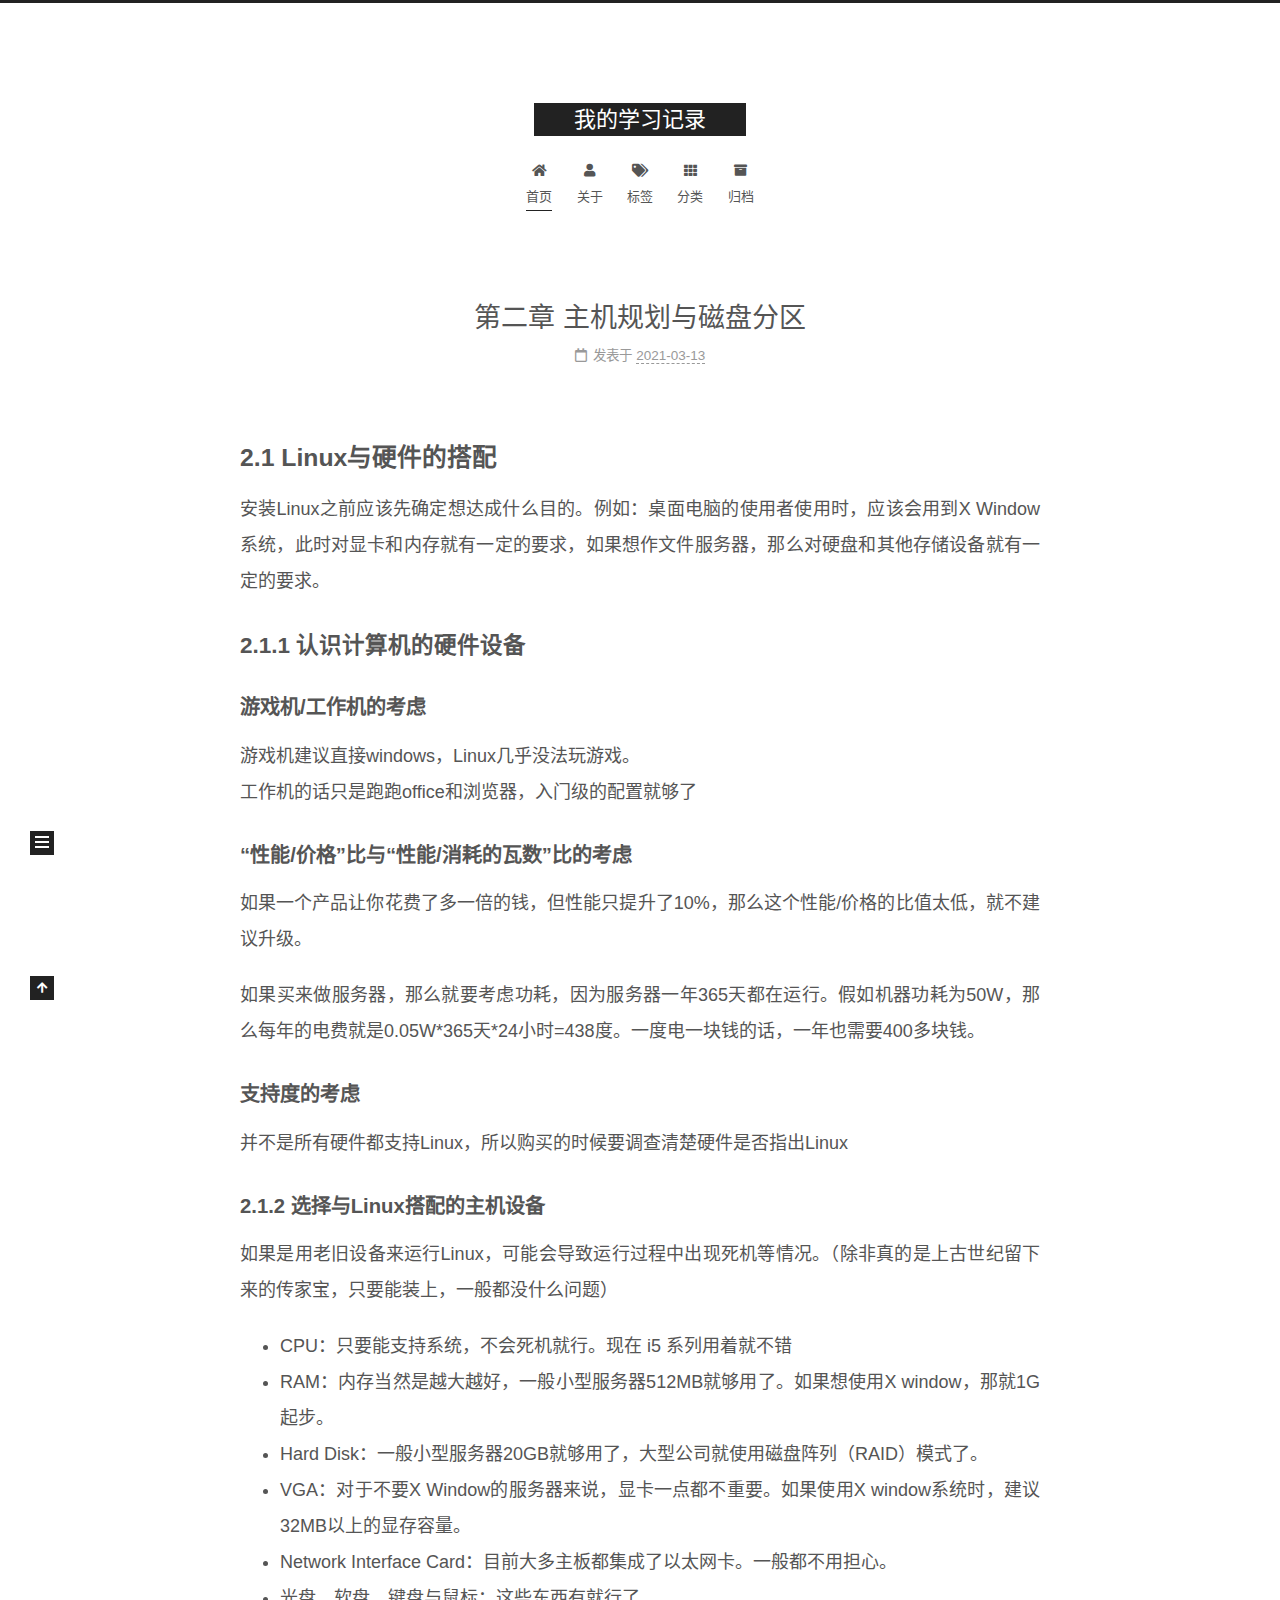
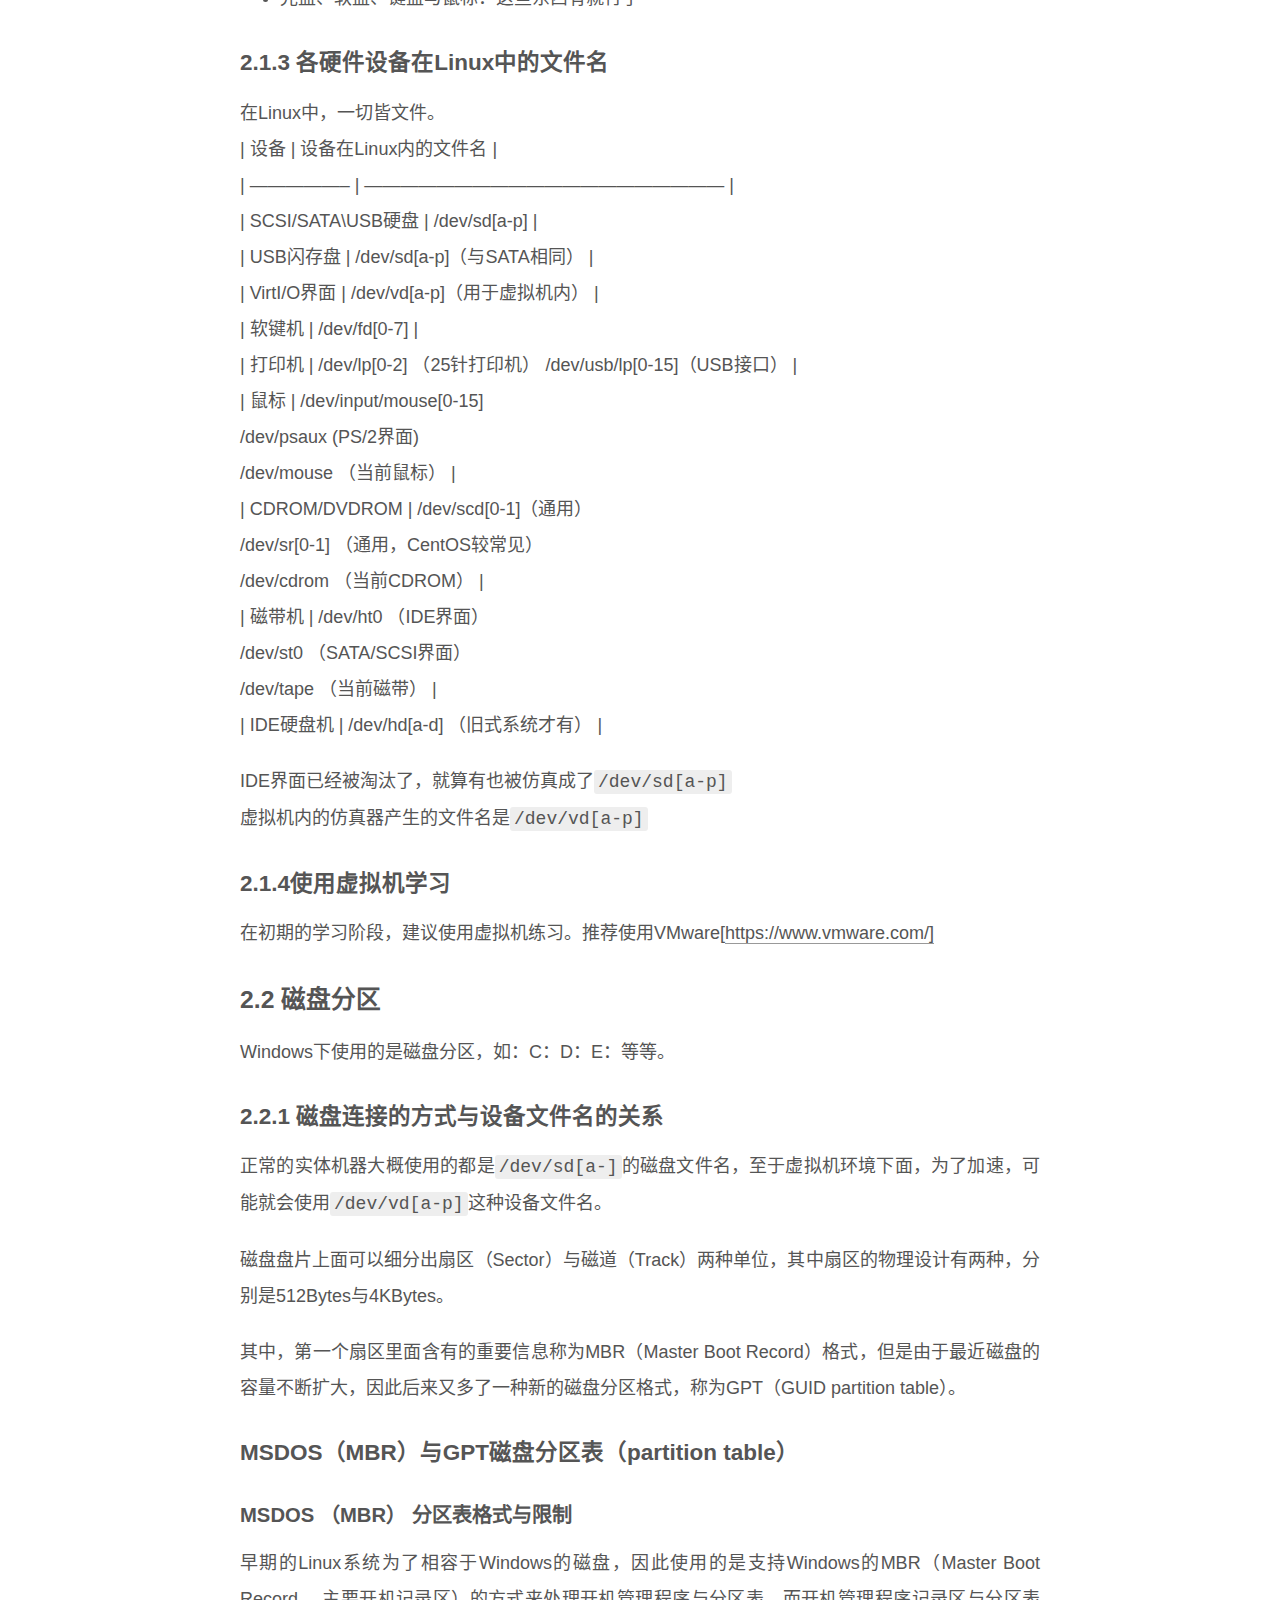
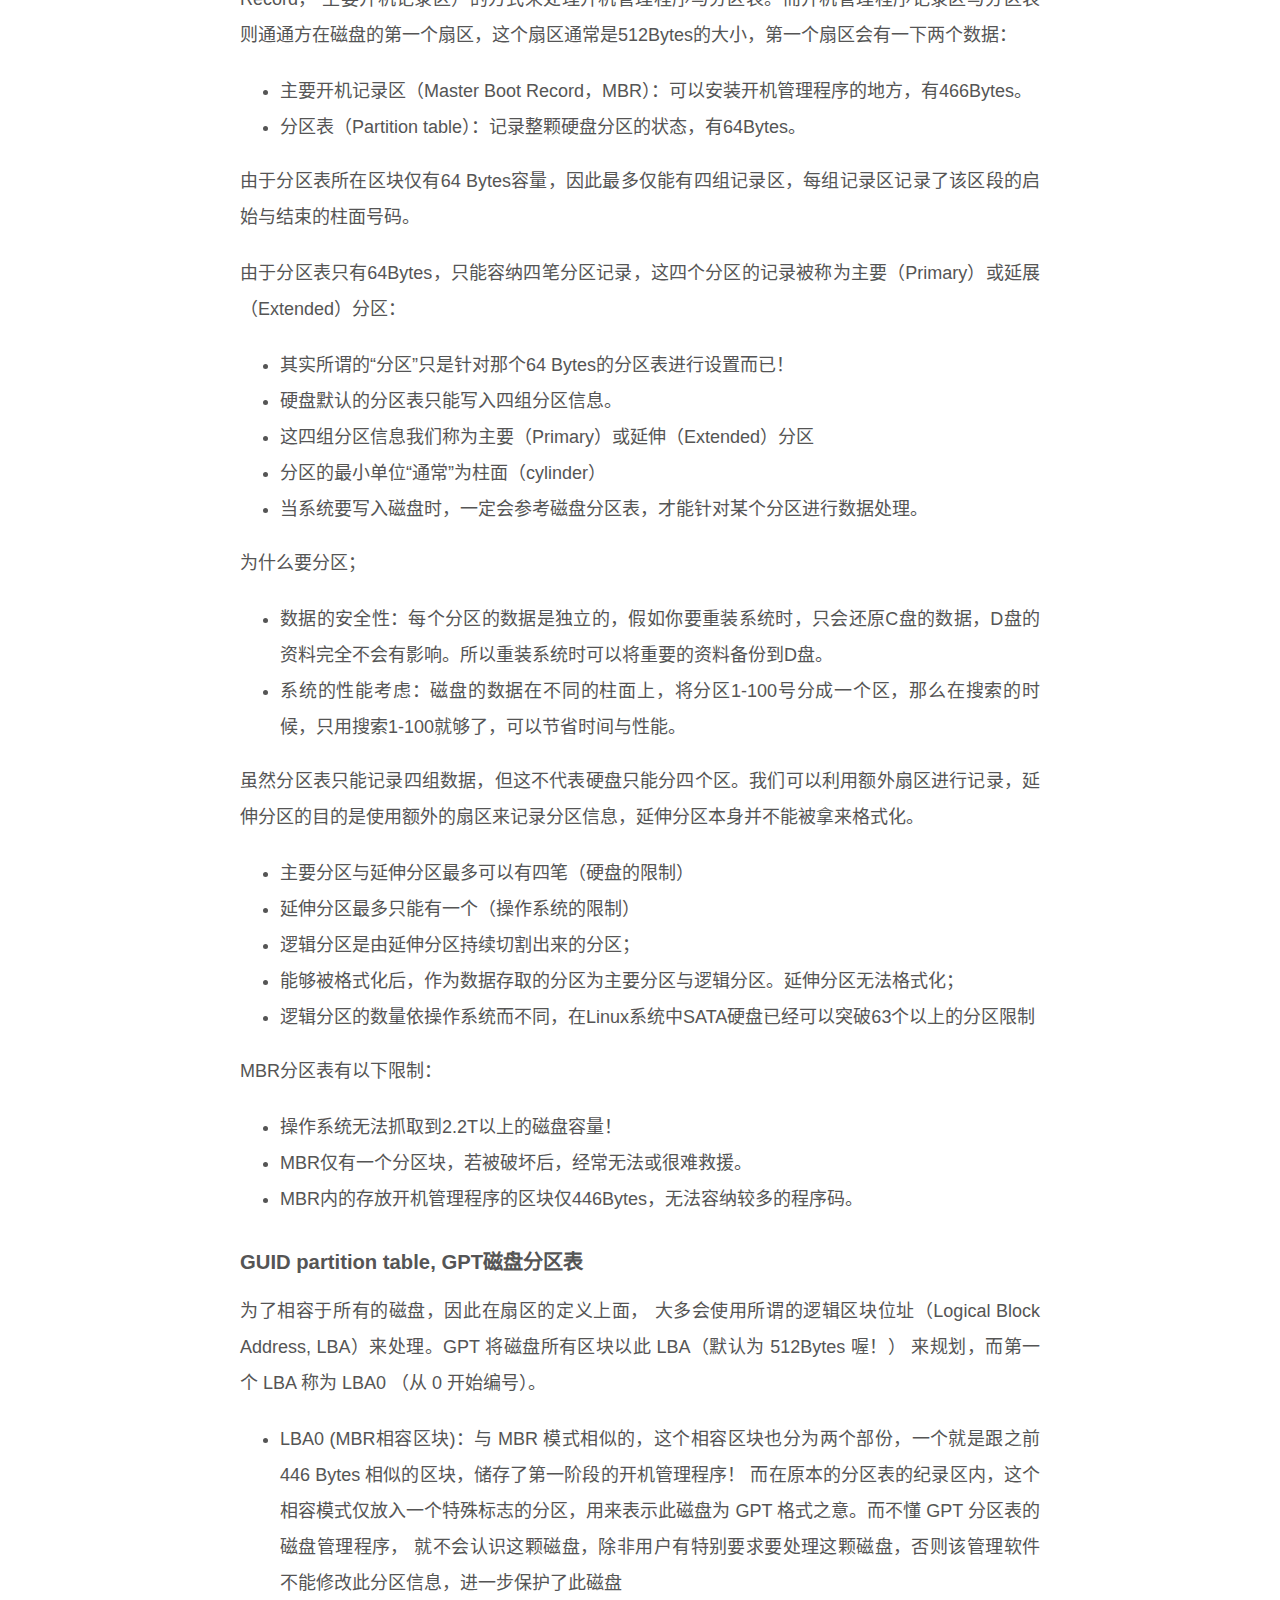
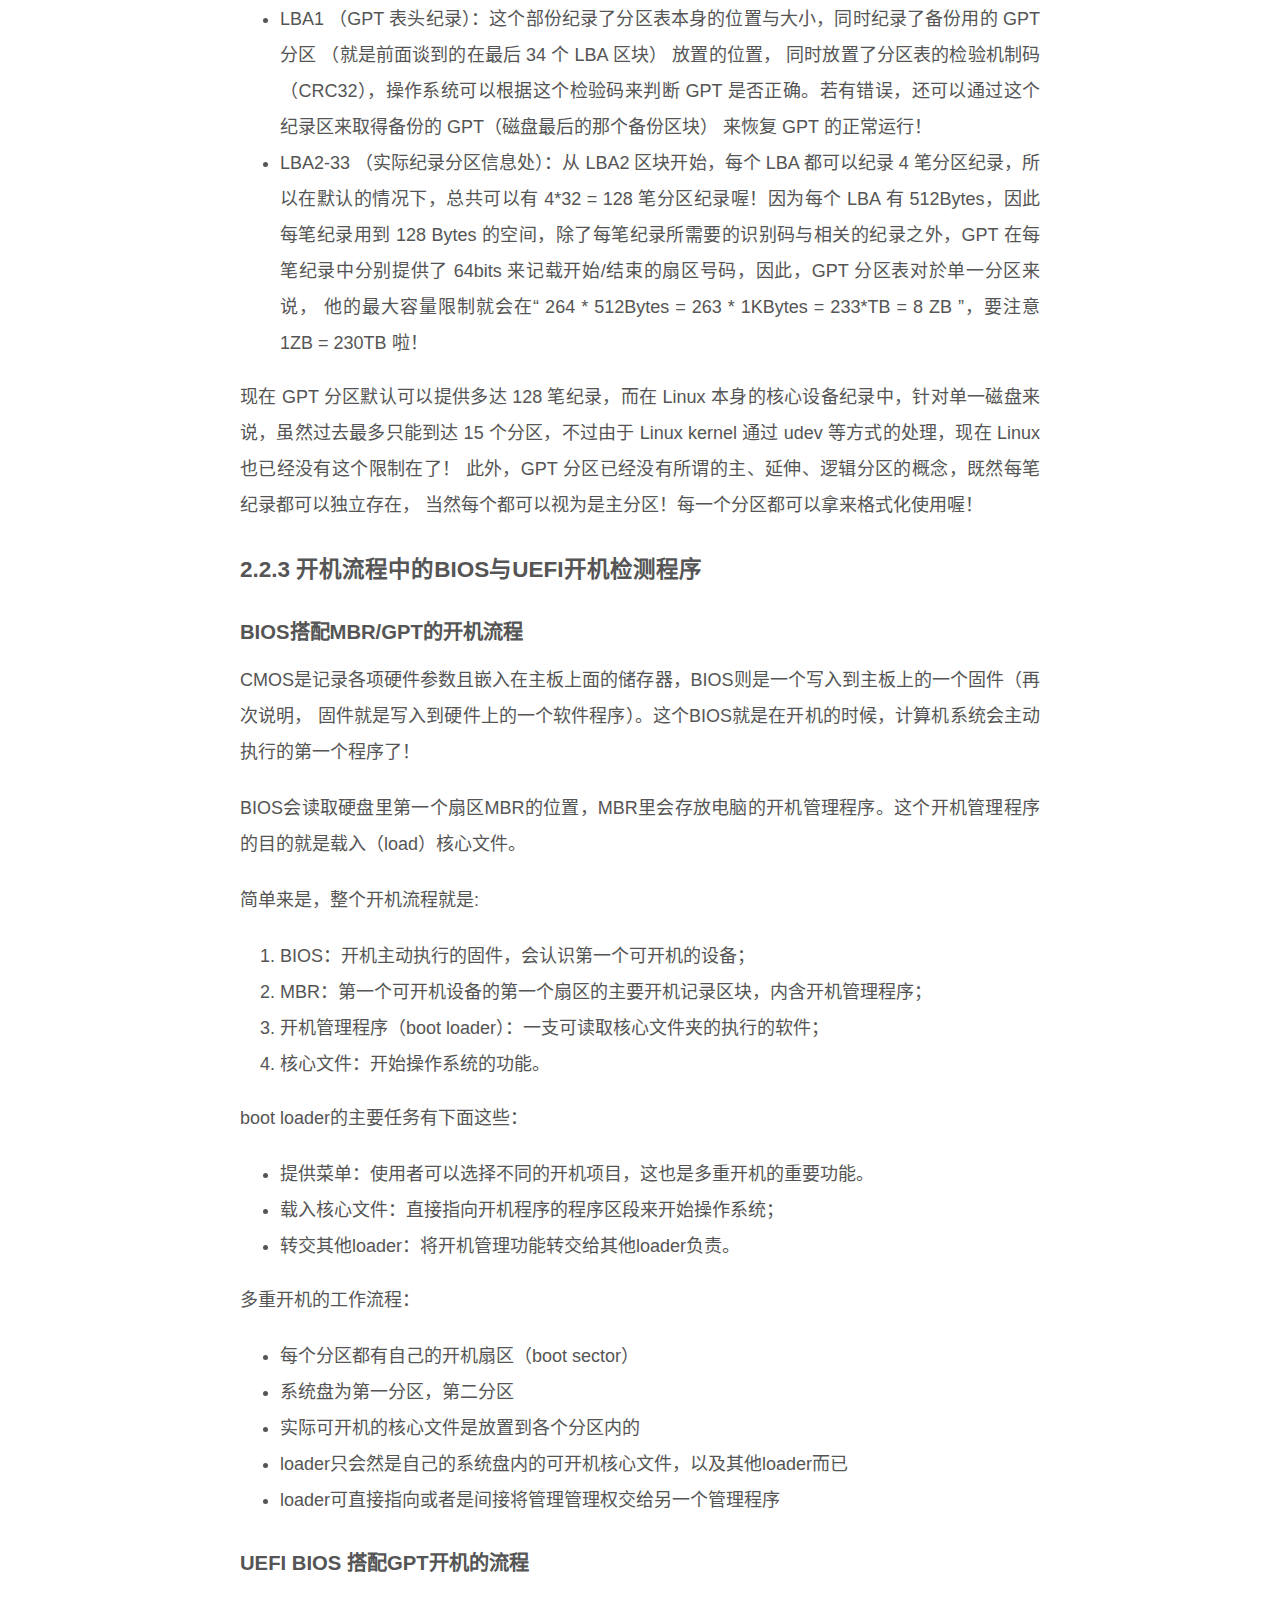
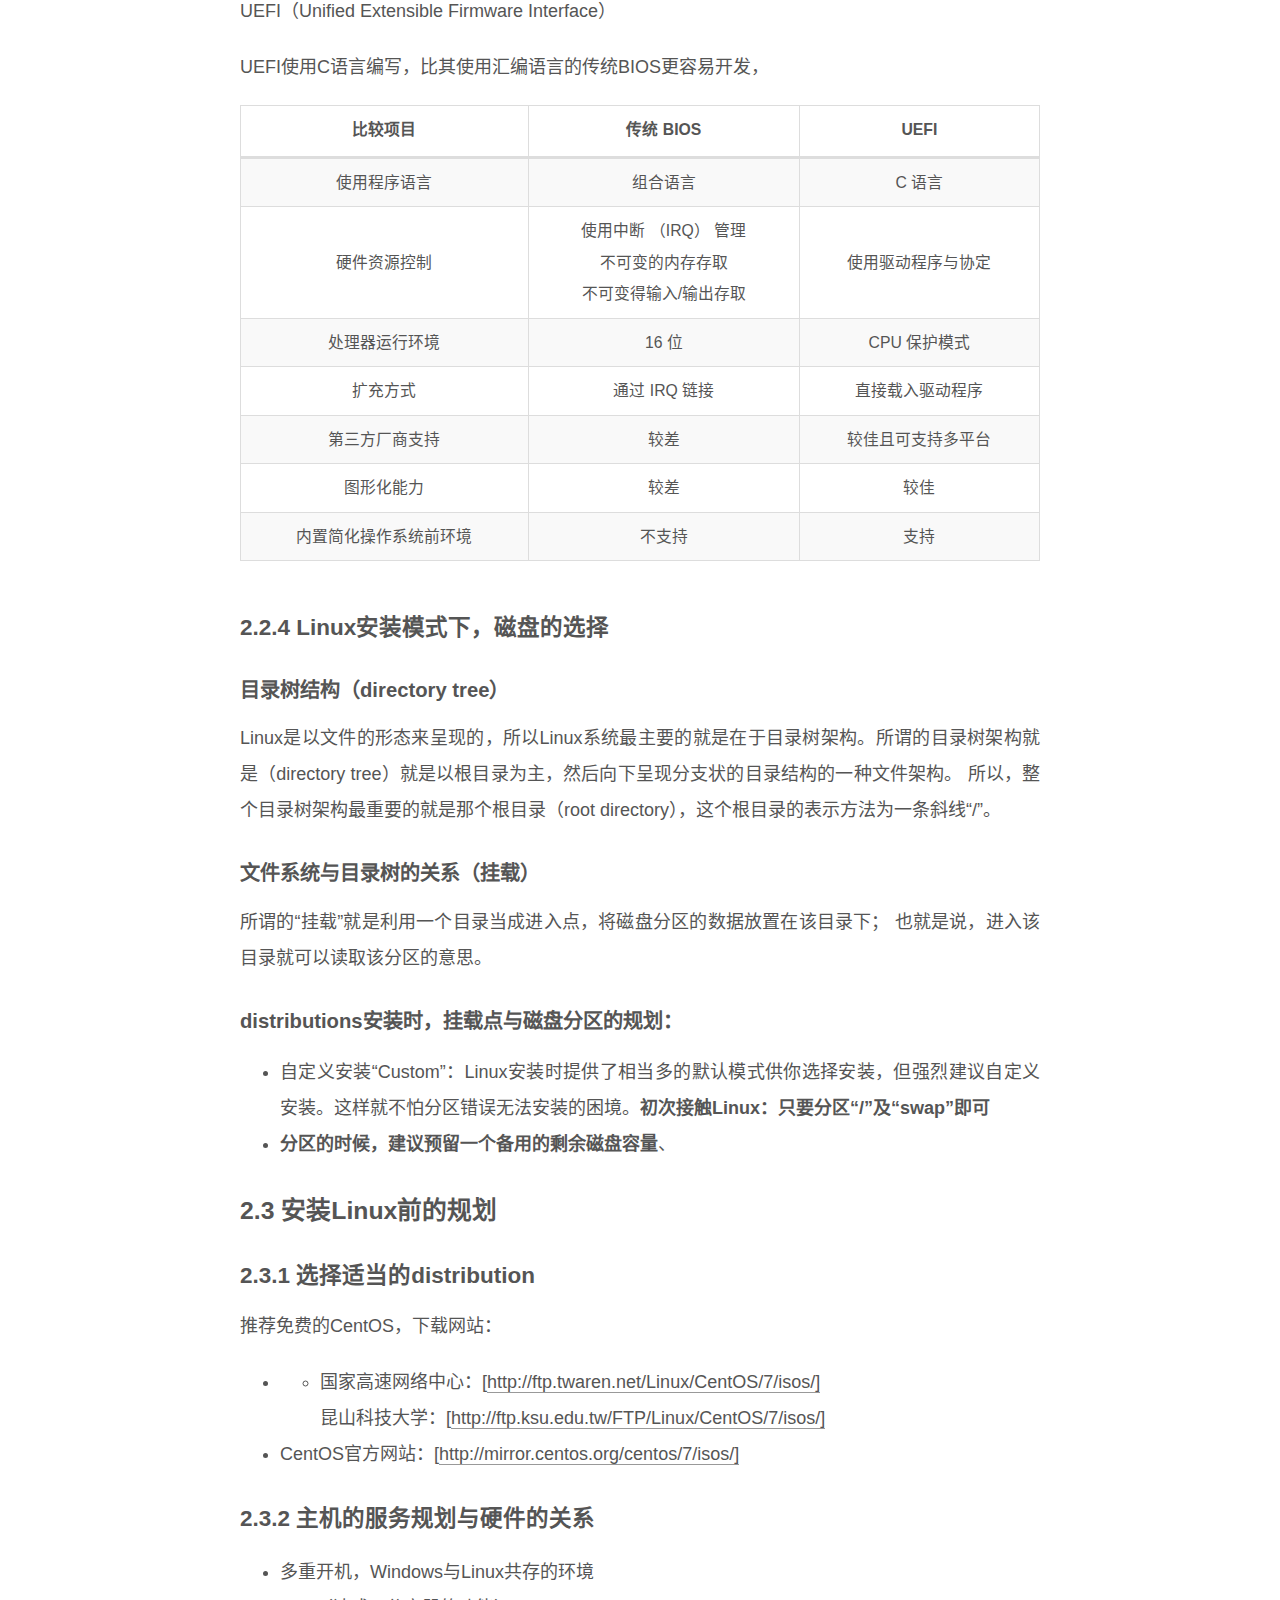
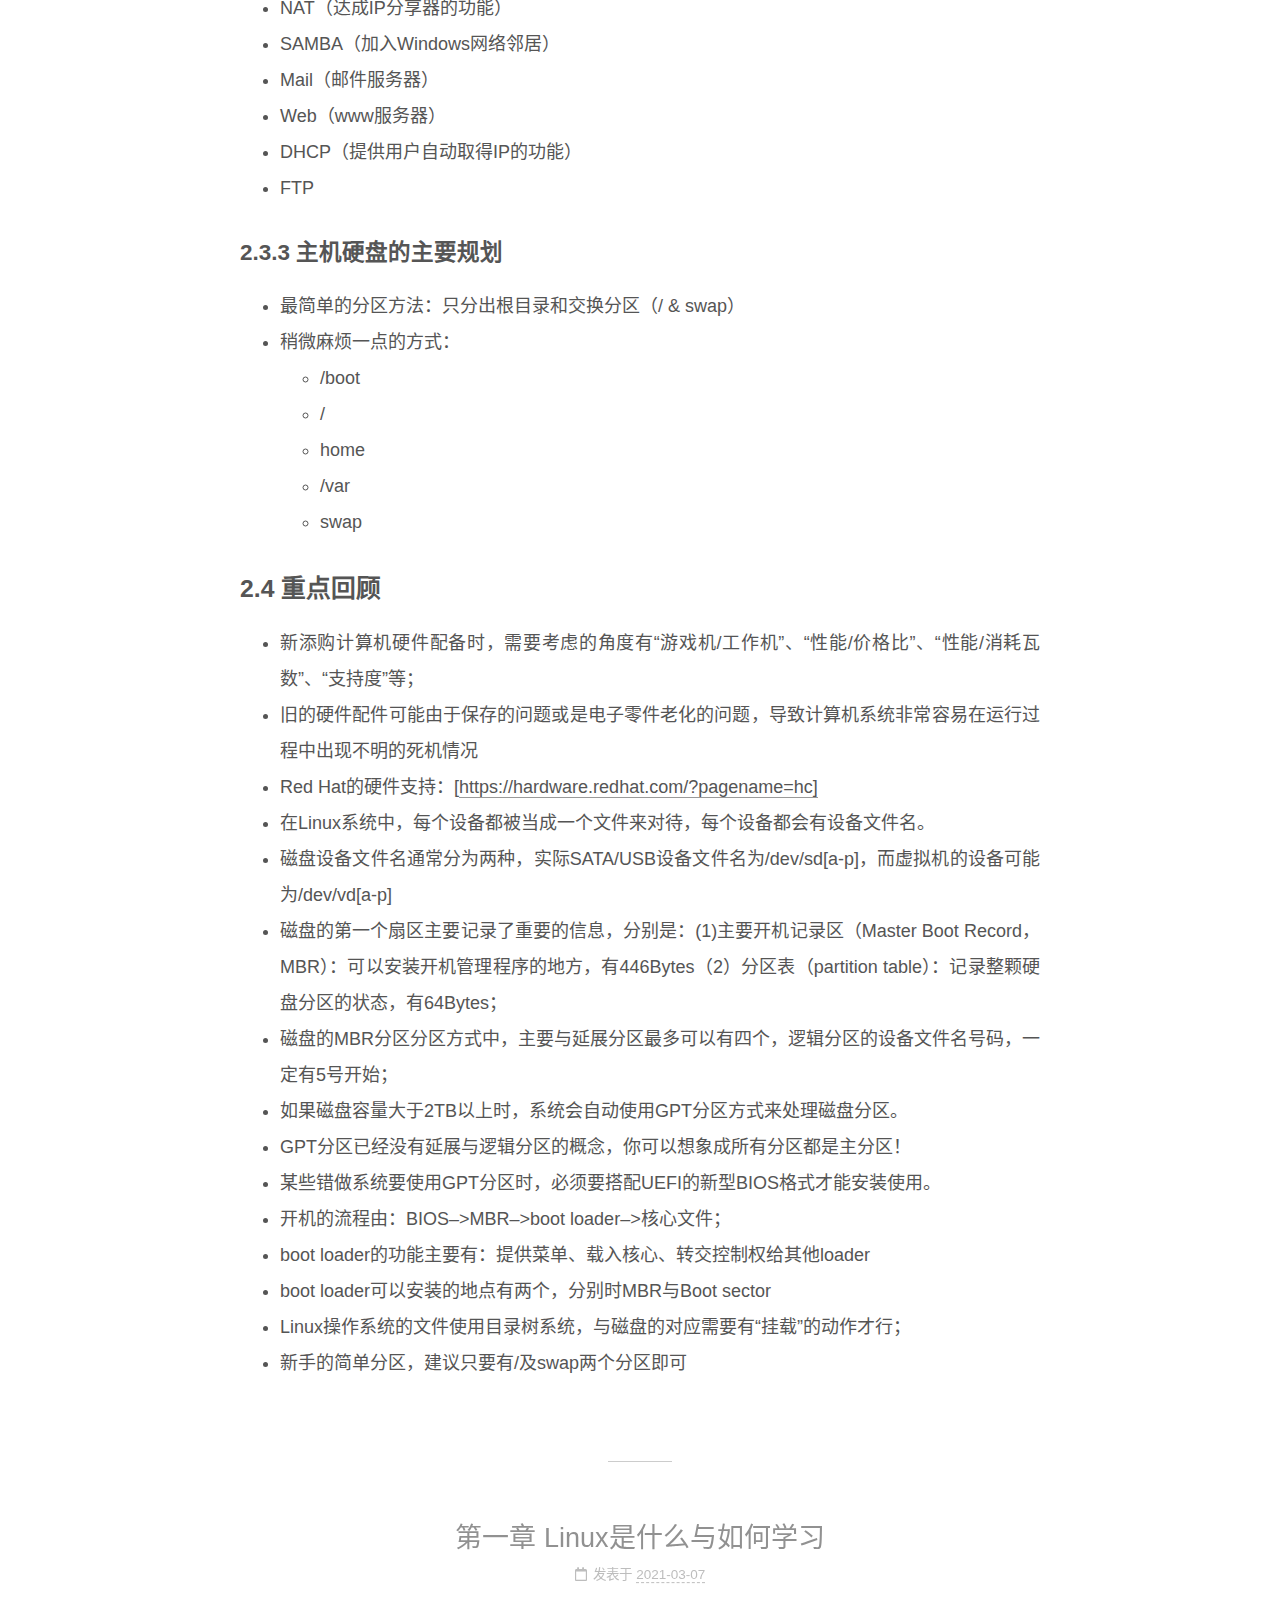
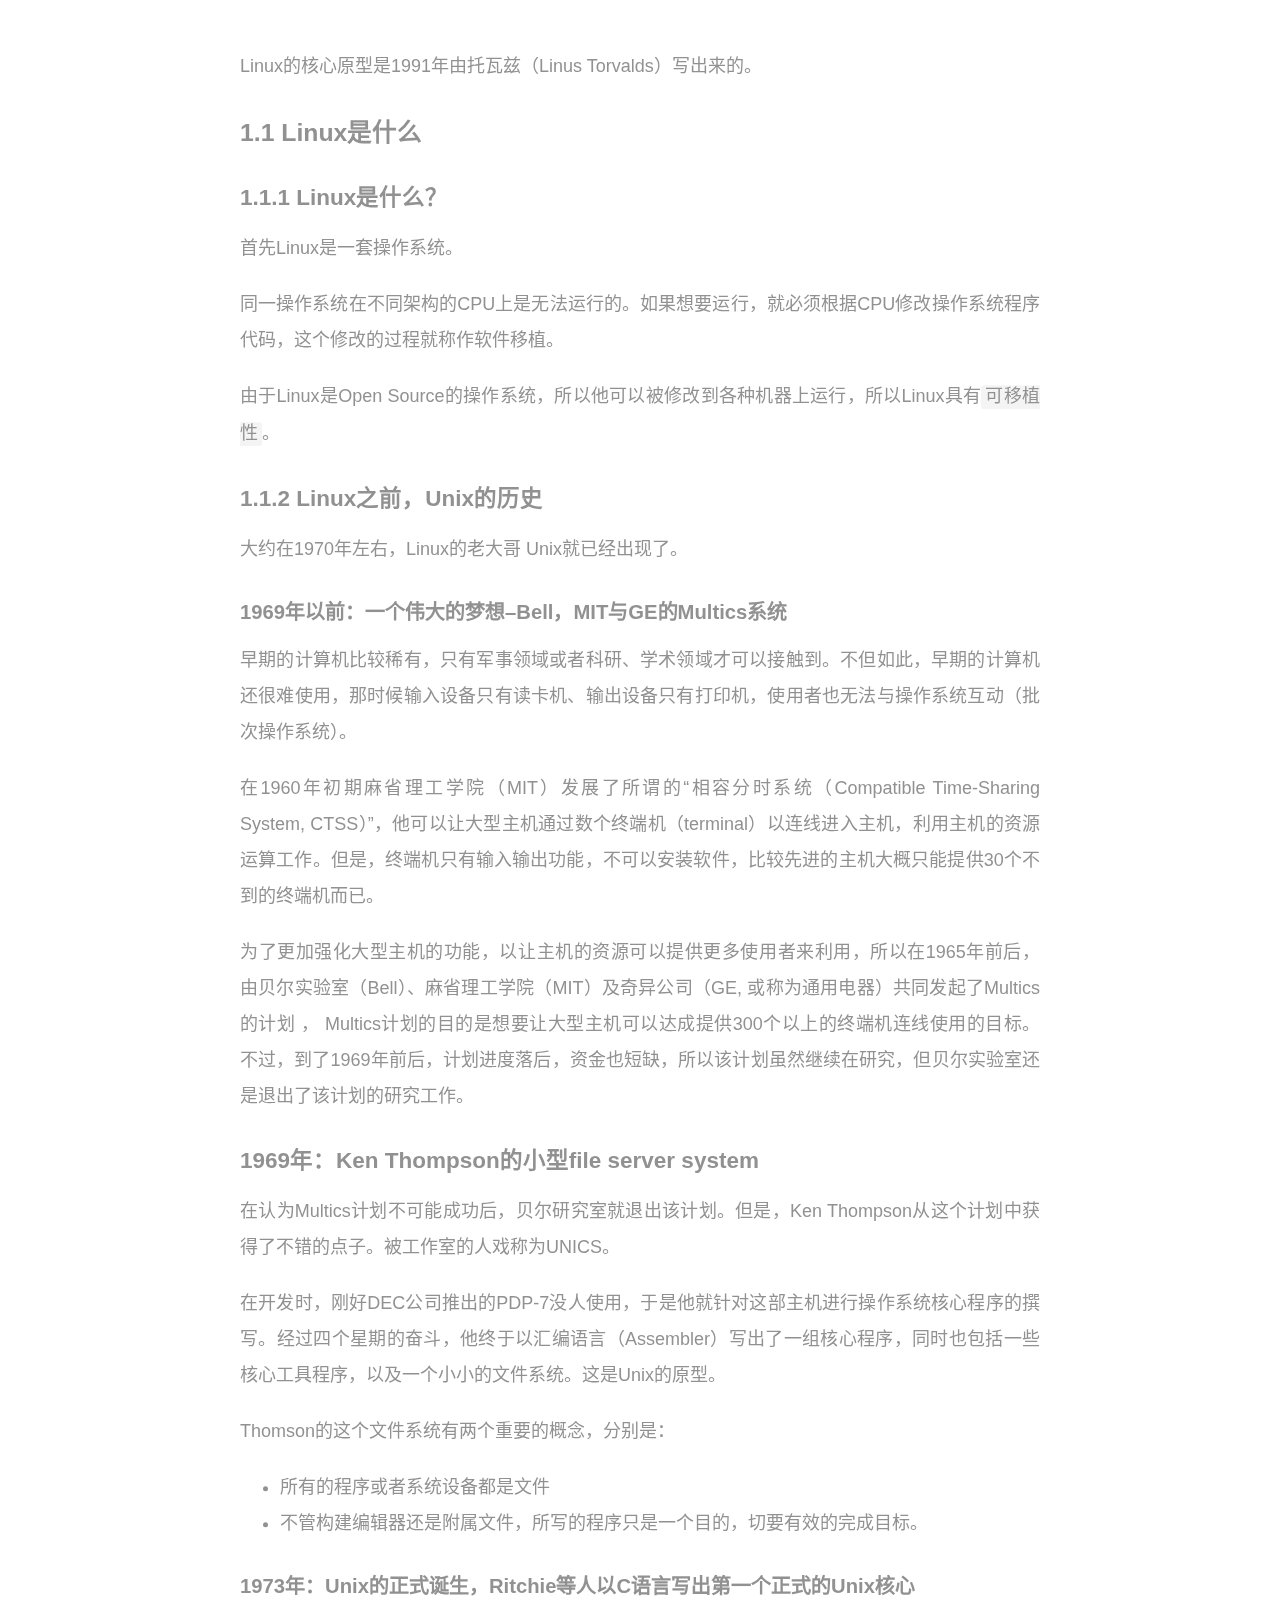
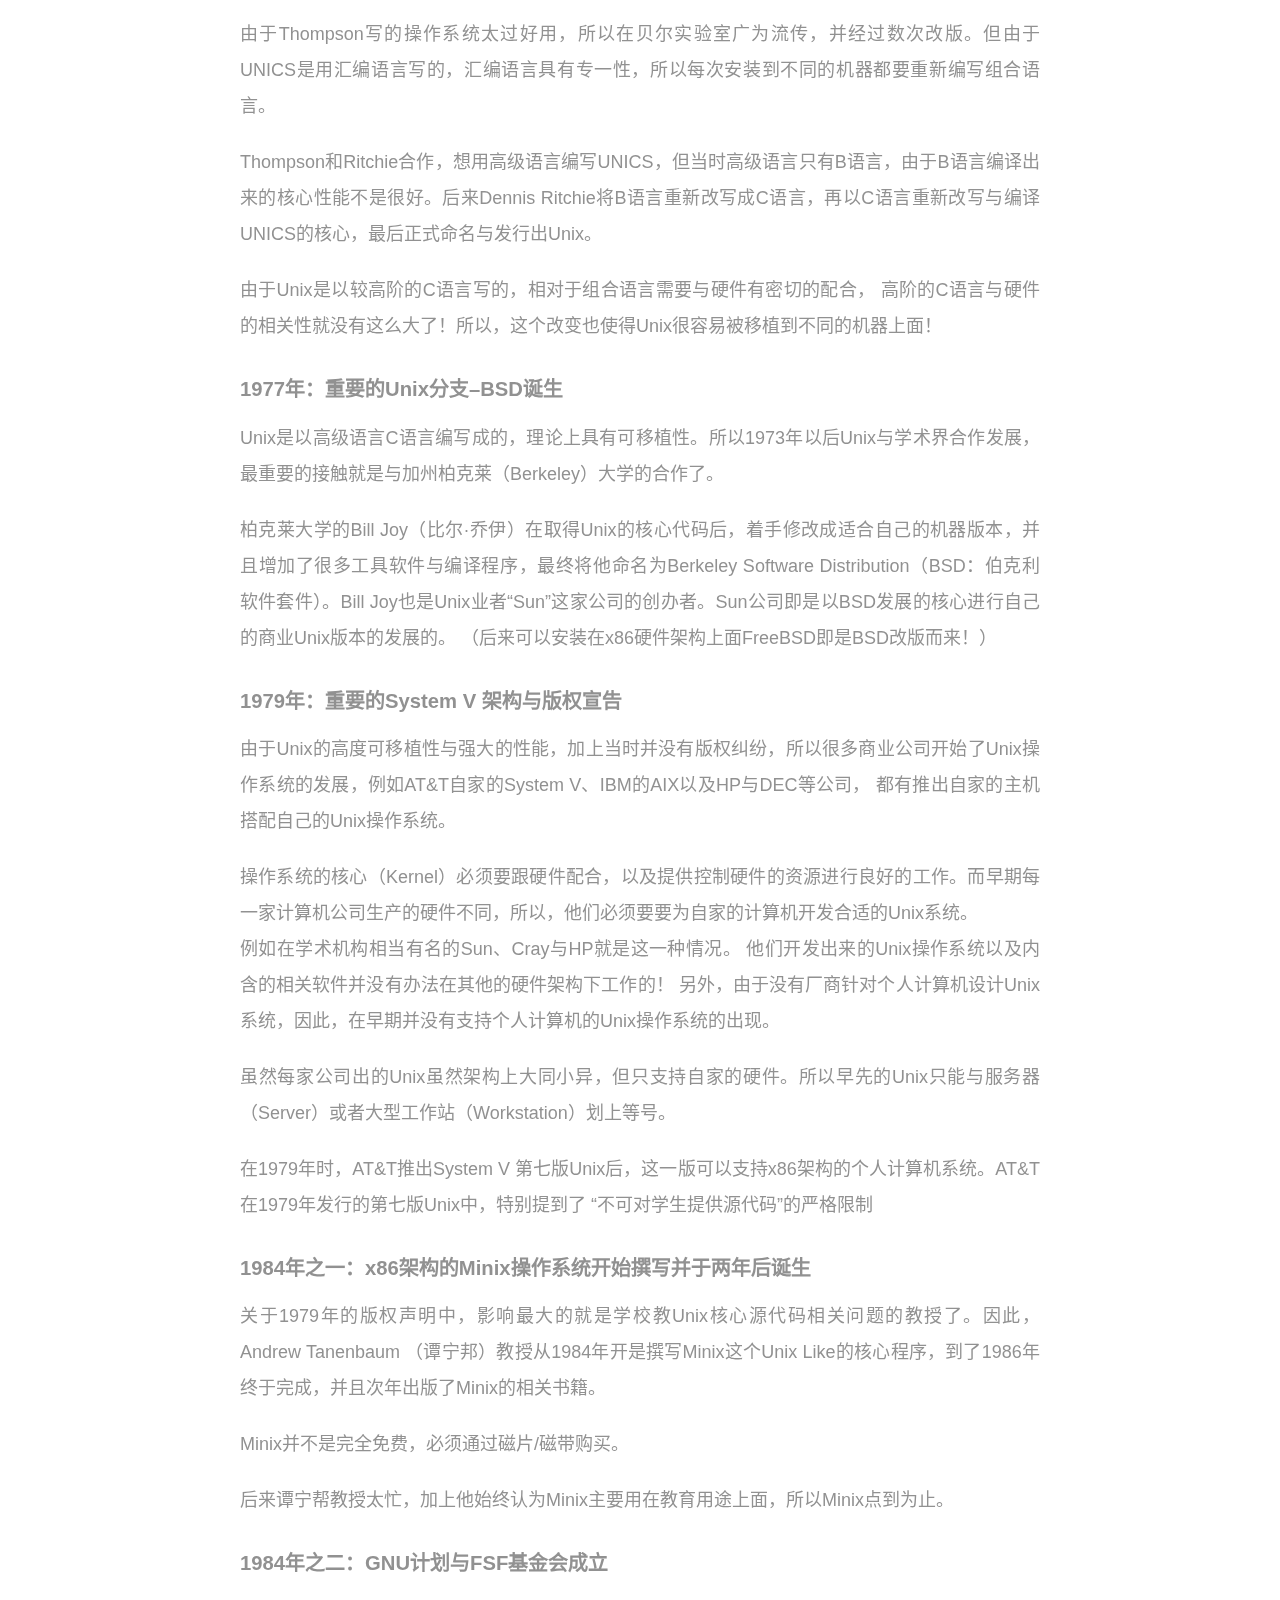
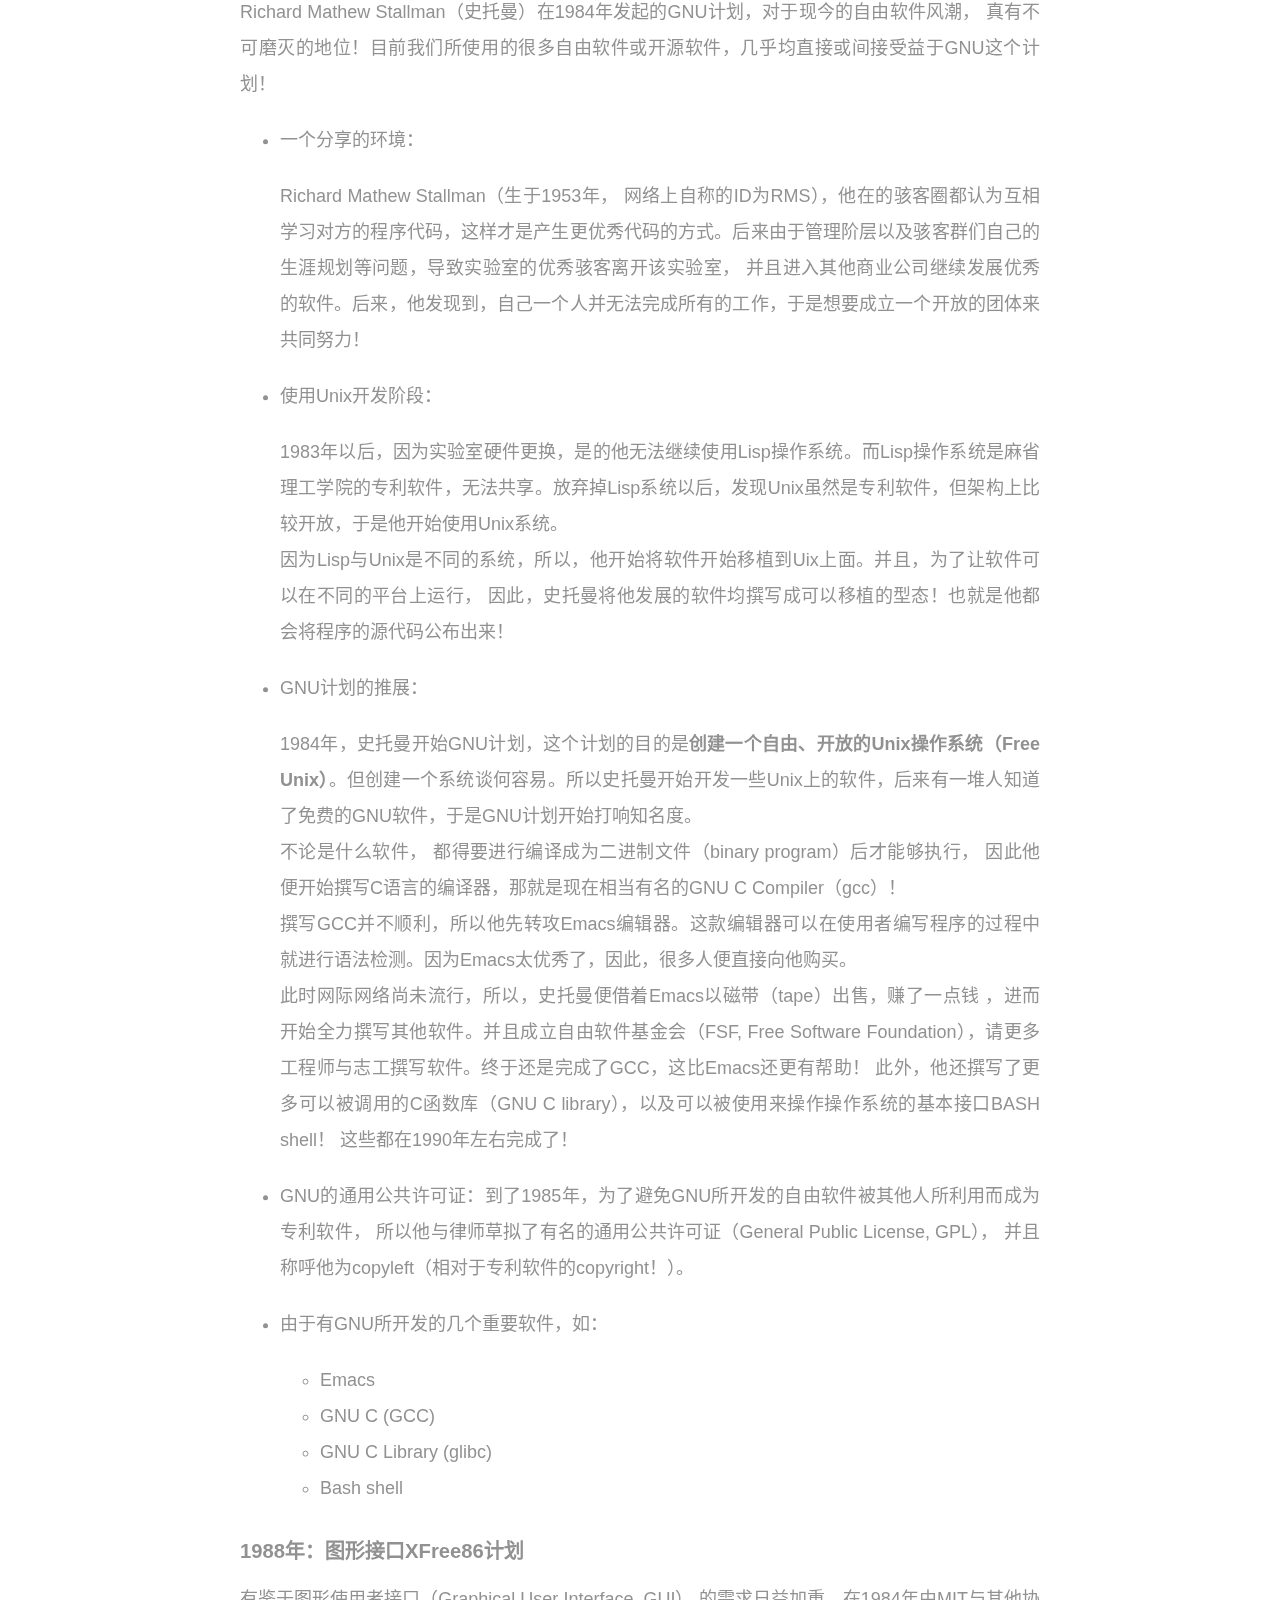
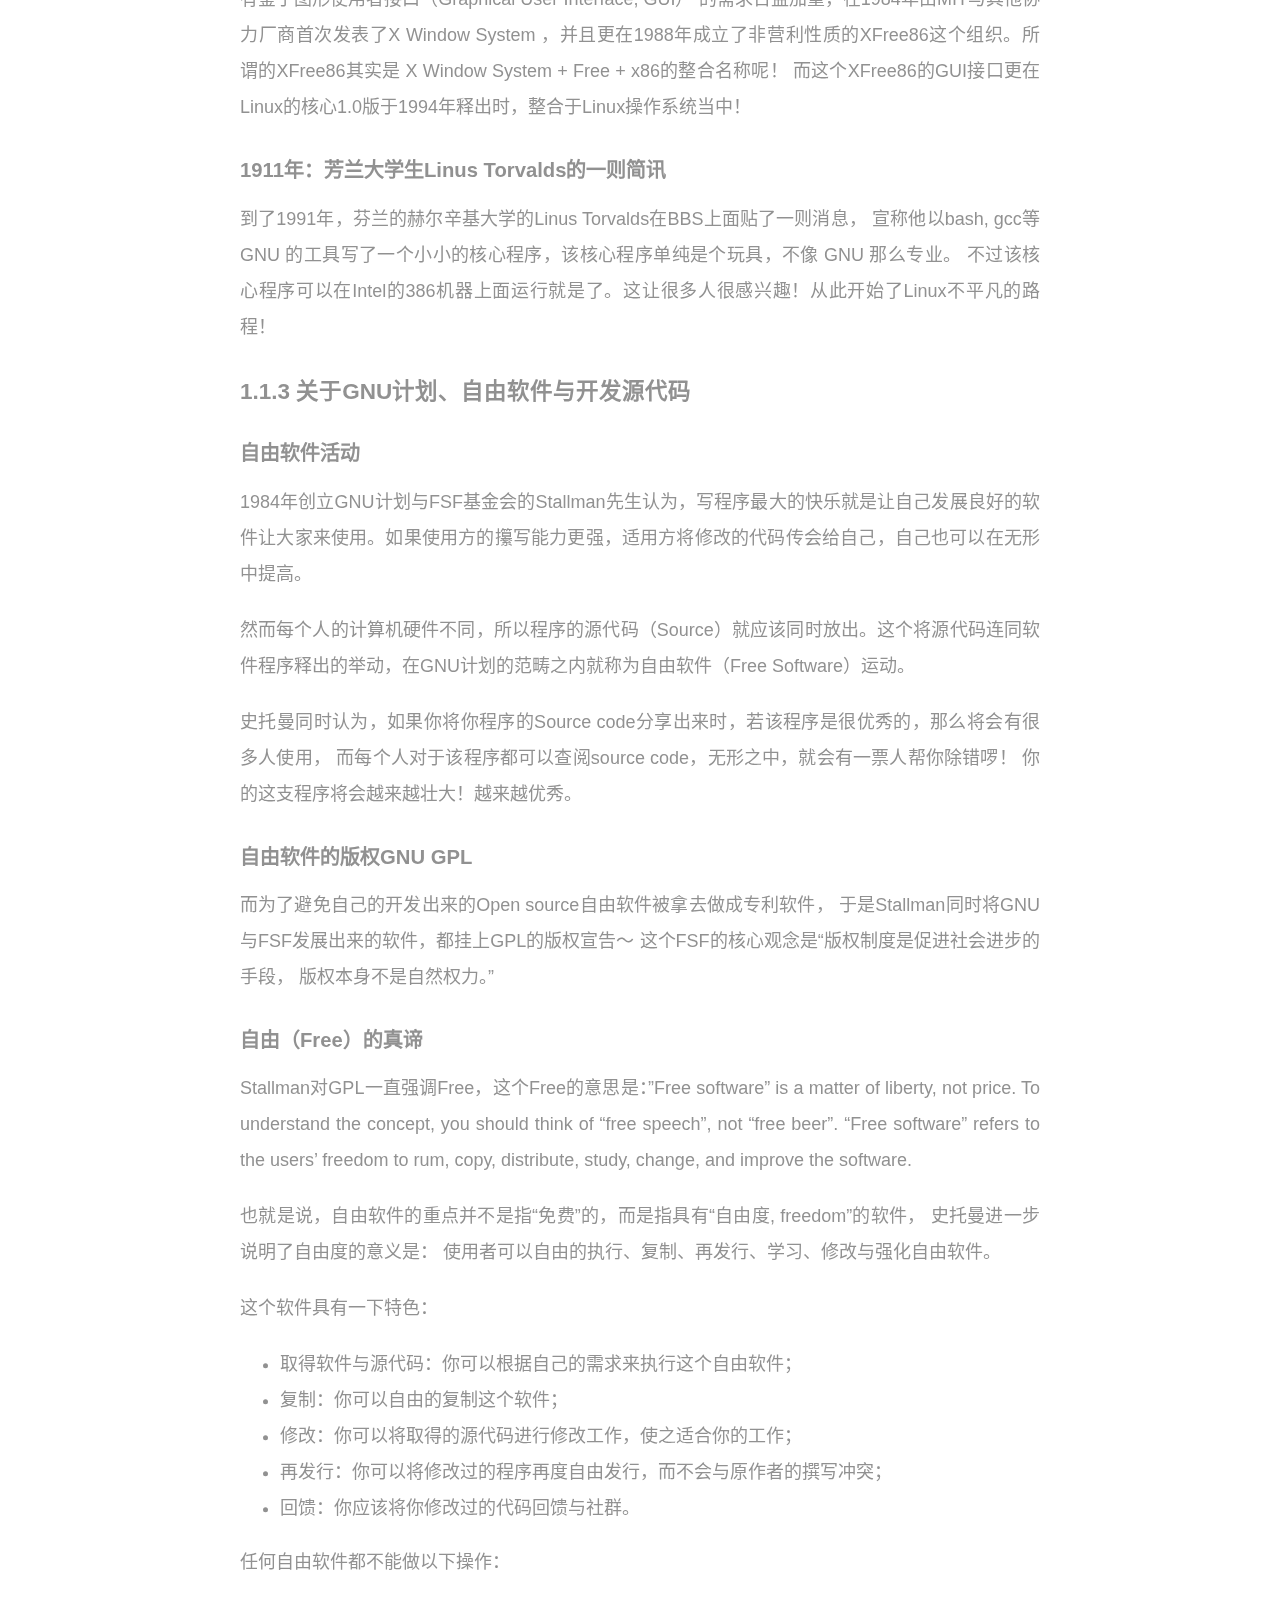
==== commit 8ddb5f73: "Site updated: 2021-03-13 13:31:09" ====
--- a/index.html
+++ b/index.html
@@ -158,6 +158,245 @@
 
           <div class="content index posts-expand">
             
+      
+  
+  
+  <article itemscope itemtype="http://schema.org/Article" class="post-block" lang="zh-CN">
+    <link itemprop="mainEntityOfPage" href="http://example.com/2021/03/13/%E7%AC%AC%E4%BA%8C%E7%AB%A0%20%E4%B8%BB%E6%9C%BA%E8%A7%84%E5%88%92%E4%B8%8E%E7%A3%81%E7%9B%98%E5%88%86%E5%8C%BA/">
+
+    <span hidden itemprop="author" itemscope itemtype="http://schema.org/Person">
+      <meta itemprop="image" content="/images/avatar.gif">
+      <meta itemprop="name" content="DIO酱的面包哒">
+      <meta itemprop="description" content="收藏与学习">
+    </span>
+
+    <span hidden itemprop="publisher" itemscope itemtype="http://schema.org/Organization">
+      <meta itemprop="name" content="我的学习记录">
+    </span>
+      <header class="post-header">
+        <h2 class="post-title" itemprop="name headline">
+          
+            <a href="/2021/03/13/%E7%AC%AC%E4%BA%8C%E7%AB%A0%20%E4%B8%BB%E6%9C%BA%E8%A7%84%E5%88%92%E4%B8%8E%E7%A3%81%E7%9B%98%E5%88%86%E5%8C%BA/" class="post-title-link" itemprop="url">第二章 主机规划与磁盘分区</a>
+        </h2>
+
+        <div class="post-meta">
+            <span class="post-meta-item">
+              <span class="post-meta-item-icon">
+                <i class="far fa-calendar"></i>
+              </span>
+              <span class="post-meta-item-text">发表于</span>
+              
+
+              <time title="创建时间：2021-03-13 13:11:35 / 修改时间：13:13:41" itemprop="dateCreated datePublished" datetime="2021-03-13T13:11:35+08:00">2021-03-13</time>
+            </span>
+
+          
+
+        </div>
+      </header>
+
+    
+    
+    
+    <div class="post-body" itemprop="articleBody">
+
+      
+          <h2 id="2-1-Linux与硬件的搭配"><a href="#2-1-Linux与硬件的搭配" class="headerlink" title="2.1 Linux与硬件的搭配"></a>2.1 Linux与硬件的搭配</h2><p>安装Linux之前应该先确定想达成什么目的。例如：桌面电脑的使用者使用时，应该会用到X Window系统，此时对显卡和内存就有一定的要求，如果想作文件服务器，那么对硬盘和其他存储设备就有一定的要求。</p>
+<h3 id="2-1-1-认识计算机的硬件设备"><a href="#2-1-1-认识计算机的硬件设备" class="headerlink" title="2.1.1 认识计算机的硬件设备"></a>2.1.1 认识计算机的硬件设备</h3><h4 id="游戏机-工作机的考虑"><a href="#游戏机-工作机的考虑" class="headerlink" title="游戏机/工作机的考虑"></a>游戏机/工作机的考虑</h4><p>游戏机建议直接windows，Linux几乎没法玩游戏。<br>工作机的话只是跑跑office和浏览器，入门级的配置就够了</p>
+<h4 id="“性能-价格”比与“性能-消耗的瓦数”比的考虑"><a href="#“性能-价格”比与“性能-消耗的瓦数”比的考虑" class="headerlink" title="“性能/价格”比与“性能/消耗的瓦数”比的考虑"></a>“性能/价格”比与“性能/消耗的瓦数”比的考虑</h4><p>如果一个产品让你花费了多一倍的钱，但性能只提升了10%，那么这个性能/价格的比值太低，就不建议升级。</p>
+<p>如果买来做服务器，那么就要考虑功耗，因为服务器一年365天都在运行。假如机器功耗为50W，那么每年的电费就是0.05W*365天*24小时=438度。一度电一块钱的话，一年也需要400多块钱。</p>
+<h4 id="支持度的考虑"><a href="#支持度的考虑" class="headerlink" title="支持度的考虑"></a>支持度的考虑</h4><p>并不是所有硬件都支持Linux，所以购买的时候要调查清楚硬件是否指出Linux</p>
+<h4 id="2-1-2-选择与Linux搭配的主机设备"><a href="#2-1-2-选择与Linux搭配的主机设备" class="headerlink" title="2.1.2 选择与Linux搭配的主机设备"></a>2.1.2 选择与Linux搭配的主机设备</h4><p>如果是用老旧设备来运行Linux，可能会导致运行过程中出现死机等情况。（除非真的是上古世纪留下来的传家宝，只要能装上，一般都没什么问题）</p>
+<ul>
+<li>CPU：只要能支持系统，不会死机就行。现在 i5 系列用着就不错</li>
+<li>RAM：内存当然是越大越好，一般小型服务器512MB就够用了。如果想使用X window，那就1G起步。</li>
+<li>Hard Disk：一般小型服务器20GB就够用了，大型公司就使用磁盘阵列（RAID）模式了。</li>
+<li>VGA：对于不要X Window的服务器来说，显卡一点都不重要。如果使用X window系统时，建议32MB以上的显存容量。</li>
+<li>Network Interface Card：目前大多主板都集成了以太网卡。一般都不用担心。</li>
+<li>光盘、软盘、键盘与鼠标：这些东西有就行了</li>
+</ul>
+<h3 id="2-1-3-各硬件设备在Linux中的文件名"><a href="#2-1-3-各硬件设备在Linux中的文件名" class="headerlink" title="2.1.3 各硬件设备在Linux中的文件名"></a>2.1.3 各硬件设备在Linux中的文件名</h3><p>在Linux中，一切皆文件。<br>| 设备              | 设备在Linux内的文件名                                        |<br>| —————– | ———————————————————— |<br>| SCSI/SATA\USB硬盘 | /dev/sd[a-p]                                                 |<br>| USB闪存盘         | /dev/sd[a-p]（与SATA相同）                                   |<br>| VirtI/O界面       | /dev/vd[a-p]（用于虚拟机内）                                 |<br>| 软键机            | /dev/fd[0-7]                                                 |<br>| 打印机            | /dev/lp[0-2] （25针打印机） /dev/usb/lp[0-15]（USB接口）     |<br>| 鼠标              | /dev/input/mouse[0-15]<br />/dev/psaux (PS/2界面)<br />/dev/mouse （当前鼠标） |<br>| CDROM/DVDROM      | /dev/scd[0-1]（通用）<br />/dev/sr[0-1] （通用，CentOS较常见）<br />/dev/cdrom （当前CDROM） |<br>| 磁带机            | /dev/ht0 （IDE界面）<br />/dev/st0 （SATA/SCSI界面）<br />/dev/tape （当前磁带） |<br>| IDE硬盘机         | /dev/hd[a-d] （旧式系统才有）                                |</p>
+<p>IDE界面已经被淘汰了，就算有也被仿真成了<code>/dev/sd[a-p]</code><br>虚拟机内的仿真器产生的文件名是<code>/dev/vd[a-p]</code></p>
+<h3 id="2-1-4使用虚拟机学习"><a href="#2-1-4使用虚拟机学习" class="headerlink" title="2.1.4使用虚拟机学习"></a>2.1.4使用虚拟机学习</h3><p>在初期的学习阶段，建议使用虚拟机练习。推荐使用VMware[<a target="_blank" rel="noopener" href="https://www.vmware.com/]">https://www.vmware.com/]</a></p>
+<h2 id="2-2-磁盘分区"><a href="#2-2-磁盘分区" class="headerlink" title="2.2 磁盘分区"></a>2.2 磁盘分区</h2><p>Windows下使用的是磁盘分区，如：C：D：E：等等。</p>
+<h3 id="2-2-1-磁盘连接的方式与设备文件名的关系"><a href="#2-2-1-磁盘连接的方式与设备文件名的关系" class="headerlink" title="2.2.1 磁盘连接的方式与设备文件名的关系"></a>2.2.1 磁盘连接的方式与设备文件名的关系</h3><p>正常的实体机器大概使用的都是<code>/dev/sd[a-]</code>的磁盘文件名，至于虚拟机环境下面，为了加速，可能就会使用<code>/dev/vd[a-p]</code>这种设备文件名。</p>
+<p>磁盘盘片上面可以细分出扇区（Sector）与磁道（Track）两种单位，其中扇区的物理设计有两种，分别是512Bytes与4KBytes。</p>
+<p>其中，第一个扇区里面含有的重要信息称为MBR（Master Boot Record）格式，但是由于最近磁盘的容量不断扩大，因此后来又多了一种新的磁盘分区格式，称为GPT（GUID partition table）。</p>
+<h3 id="MSDOS（MBR）与GPT磁盘分区表（partition-table）"><a href="#MSDOS（MBR）与GPT磁盘分区表（partition-table）" class="headerlink" title="MSDOS（MBR）与GPT磁盘分区表（partition table）"></a>MSDOS（MBR）与GPT磁盘分区表（partition table）</h3><h4 id="MSDOS-（MBR）-分区表格式与限制"><a href="#MSDOS-（MBR）-分区表格式与限制" class="headerlink" title="MSDOS （MBR） 分区表格式与限制"></a>MSDOS （MBR） 分区表格式与限制</h4><p>早期的Linux系统为了相容于Windows的磁盘，因此使用的是支持Windows的MBR（Master Boot Record， 主要开机记录区）的方式来处理开机管理程序与分区表。而开机管理程序记录区与分区表则通通方在磁盘的第一个扇区，这个扇区通常是512Bytes的大小，第一个扇区会有一下两个数据：</p>
+<ul>
+<li>主要开机记录区（Master Boot Record，MBR）：可以安装开机管理程序的地方，有466Bytes。</li>
+<li>分区表（Partition table）：记录整颗硬盘分区的状态，有64Bytes。</li>
+</ul>
+<p>由于分区表所在区块仅有64 Bytes容量，因此最多仅能有四组记录区，每组记录区记录了该区段的启始与结束的柱面号码。</p>
+<p>由于分区表只有64Bytes，只能容纳四笔分区记录，这四个分区的记录被称为主要（Primary）或延展（Extended）分区：</p>
+<ul>
+<li>其实所谓的“分区”只是针对那个64 Bytes的分区表进行设置而已！</li>
+<li>硬盘默认的分区表只能写入四组分区信息。</li>
+<li>这四组分区信息我们称为主要（Primary）或延伸（Extended）分区</li>
+<li>分区的最小单位“通常”为柱面（cylinder）</li>
+<li>当系统要写入磁盘时，一定会参考磁盘分区表，才能针对某个分区进行数据处理。</li>
+</ul>
+<p>为什么要分区；</p>
+<ul>
+<li>数据的安全性：每个分区的数据是独立的，假如你要重装系统时，只会还原C盘的数据，D盘的资料完全不会有影响。所以重装系统时可以将重要的资料备份到D盘。</li>
+<li>系统的性能考虑：磁盘的数据在不同的柱面上，将分区1-100号分成一个区，那么在搜索的时候，只用搜索1-100就够了，可以节省时间与性能。</li>
+</ul>
+<p>虽然分区表只能记录四组数据，但这不代表硬盘只能分四个区。我们可以利用额外扇区进行记录，延伸分区的目的是使用额外的扇区来记录分区信息，延伸分区本身并不能被拿来格式化。</p>
+<ul>
+<li>主要分区与延伸分区最多可以有四笔（硬盘的限制）</li>
+<li>延伸分区最多只能有一个（操作系统的限制）</li>
+<li>逻辑分区是由延伸分区持续切割出来的分区；</li>
+<li>能够被格式化后，作为数据存取的分区为主要分区与逻辑分区。延伸分区无法格式化；</li>
+<li>逻辑分区的数量依操作系统而不同，在Linux系统中SATA硬盘已经可以突破63个以上的分区限制</li>
+</ul>
+<p>MBR分区表有以下限制：</p>
+<ul>
+<li>操作系统无法抓取到2.2T以上的磁盘容量！</li>
+<li>MBR仅有一个分区块，若被破坏后，经常无法或很难救援。</li>
+<li>MBR内的存放开机管理程序的区块仅446Bytes，无法容纳较多的程序码。</li>
+</ul>
+<h4 id="GUID-partition-table-GPT磁盘分区表"><a href="#GUID-partition-table-GPT磁盘分区表" class="headerlink" title="GUID partition table, GPT磁盘分区表"></a>GUID partition table, GPT磁盘分区表</h4><p>为了相容于所有的磁盘，因此在扇区的定义上面， 大多会使用所谓的逻辑区块位址（Logical Block Address, LBA）来处理。GPT 将磁盘所有区块以此 LBA（默认为 512Bytes 喔！） 来规划，而第一个 LBA 称为 LBA0 （从 0 开始编号）。</p>
+<ul>
+<li>LBA0 (MBR相容区块)：与 MBR 模式相似的，这个相容区块也分为两个部份，一个就是跟之前 446 Bytes 相似的区块，储存了第一阶段的开机管理程序！ 而在原本的分区表的纪录区内，这个相容模式仅放入一个特殊标志的分区，用来表示此磁盘为 GPT 格式之意。而不懂 GPT 分区表的磁盘管理程序， 就不会认识这颗磁盘，除非用户有特别要求要处理这颗磁盘，否则该管理软件不能修改此分区信息，进一步保护了此磁盘</li>
+<li>LBA1 （GPT 表头纪录）：这个部份纪录了分区表本身的位置与大小，同时纪录了备份用的 GPT 分区 （就是前面谈到的在最后 34 个 LBA 区块） 放置的位置， 同时放置了分区表的检验机制码 （CRC32），操作系统可以根据这个检验码来判断 GPT 是否正确。若有错误，还可以通过这个纪录区来取得备份的 GPT（磁盘最后的那个备份区块） 来恢复 GPT 的正常运行！</li>
+<li>LBA2-33 （实际纪录分区信息处）：从 LBA2 区块开始，每个 LBA 都可以纪录 4 笔分区纪录，所以在默认的情况下，总共可以有 4*32 = 128 笔分区纪录喔！因为每个 LBA 有 512Bytes，因此每笔纪录用到 128 Bytes 的空间，除了每笔纪录所需要的识别码与相关的纪录之外，GPT 在每笔纪录中分别提供了 64bits 来记载开始/结束的扇区号码，因此，GPT 分区表对於单一分区来说， 他的最大容量限制就会在“ 264 * 512Bytes = 263 * 1KBytes = 233*TB = 8 ZB ”，要注意 1ZB = 230TB 啦！ </li>
+</ul>
+<p>现在 GPT 分区默认可以提供多达 128 笔纪录，而在 Linux 本身的核心设备纪录中，针对单一磁盘来说，虽然过去最多只能到达 15 个分区，不过由于 Linux kernel 通过 udev 等方式的处理，现在 Linux 也已经没有这个限制在了！ 此外，GPT 分区已经没有所谓的主、延伸、逻辑分区的概念，既然每笔纪录都可以独立存在， 当然每个都可以视为是主分区！每一个分区都可以拿来格式化使用喔！</p>
+<h3 id="2-2-3-开机流程中的BIOS与UEFI开机检测程序"><a href="#2-2-3-开机流程中的BIOS与UEFI开机检测程序" class="headerlink" title="2.2.3 开机流程中的BIOS与UEFI开机检测程序"></a>2.2.3 开机流程中的BIOS与UEFI开机检测程序</h3><h4 id="BIOS搭配MBR-GPT的开机流程"><a href="#BIOS搭配MBR-GPT的开机流程" class="headerlink" title="BIOS搭配MBR/GPT的开机流程"></a>BIOS搭配MBR/GPT的开机流程</h4><p>CMOS是记录各项硬件参数且嵌入在主板上面的储存器，BIOS则是一个写入到主板上的一个固件（再次说明， 固件就是写入到硬件上的一个软件程序）。这个BIOS就是在开机的时候，计算机系统会主动执行的第一个程序了！</p>
+<p>BIOS会读取硬盘里第一个扇区MBR的位置，MBR里会存放电脑的开机管理程序。这个开机管理程序的目的就是载入（load）核心文件。</p>
+<p>简单来是，整个开机流程就是:</p>
+<ol>
+<li>BIOS：开机主动执行的固件，会认识第一个可开机的设备；</li>
+<li>MBR：第一个可开机设备的第一个扇区的主要开机记录区块，内含开机管理程序；</li>
+<li>开机管理程序（boot loader）：一支可读取核心文件夹的执行的软件；</li>
+<li>核心文件：开始操作系统的功能。</li>
+</ol>
+<p>boot loader的主要任务有下面这些：</p>
+<ul>
+<li>提供菜单：使用者可以选择不同的开机项目，这也是多重开机的重要功能。</li>
+<li>载入核心文件：直接指向开机程序的程序区段来开始操作系统；</li>
+<li>转交其他loader：将开机管理功能转交给其他loader负责。</li>
+</ul>
+<p>多重开机的工作流程：</p>
+<ul>
+<li>每个分区都有自己的开机扇区（boot sector）</li>
+<li>系统盘为第一分区，第二分区</li>
+<li>实际可开机的核心文件是放置到各个分区内的</li>
+<li>loader只会然是自己的系统盘内的可开机核心文件，以及其他loader而已</li>
+<li>loader可直接指向或者是间接将管理管理权交给另一个管理程序</li>
+</ul>
+<h4 id="UEFI-BIOS-搭配GPT开机的流程"><a href="#UEFI-BIOS-搭配GPT开机的流程" class="headerlink" title="UEFI BIOS 搭配GPT开机的流程"></a>UEFI BIOS 搭配GPT开机的流程</h4><p>UEFI（Unified Extensible Firmware Interface）</p>
+<p>UEFI使用C语言编写，比其使用汇编语言的传统BIOS更容易开发，</p>
+<table>
+<thead>
+<tr>
+<th align="center">比较项目</th>
+<th align="center">传统 BIOS</th>
+<th align="center">UEFI</th>
+</tr>
+</thead>
+<tbody><tr>
+<td align="center">使用程序语言</td>
+<td align="center">组合语言</td>
+<td align="center">C 语言</td>
+</tr>
+<tr>
+<td align="center">硬件资源控制</td>
+<td align="center">使用中断 （IRQ） 管理<br/>不可变的内存存取<br/>不可变得输入/输出存取</td>
+<td align="center">使用驱动程序与协定</td>
+</tr>
+<tr>
+<td align="center">处理器运行环境</td>
+<td align="center">16 位</td>
+<td align="center">CPU 保护模式</td>
+</tr>
+<tr>
+<td align="center">扩充方式</td>
+<td align="center">通过 IRQ 链接</td>
+<td align="center">直接载入驱动程序</td>
+</tr>
+<tr>
+<td align="center">第三方厂商支持</td>
+<td align="center">较差</td>
+<td align="center">较佳且可支持多平台</td>
+</tr>
+<tr>
+<td align="center">图形化能力</td>
+<td align="center">较差</td>
+<td align="center">较佳</td>
+</tr>
+<tr>
+<td align="center">内置简化操作系统前环境</td>
+<td align="center">不支持</td>
+<td align="center">支持</td>
+</tr>
+</tbody></table>
+<h3 id="2-2-4-Linux安装模式下，磁盘的选择"><a href="#2-2-4-Linux安装模式下，磁盘的选择" class="headerlink" title="2.2.4 Linux安装模式下，磁盘的选择"></a>2.2.4 Linux安装模式下，磁盘的选择</h3><h4 id="目录树结构（directory-tree）"><a href="#目录树结构（directory-tree）" class="headerlink" title="目录树结构（directory tree）"></a>目录树结构（directory tree）</h4><p>Linux是以文件的形态来呈现的，所以Linux系统最主要的就是在于目录树架构。所谓的目录树架构就是（directory tree）就是以根目录为主，然后向下呈现分支状的目录结构的一种文件架构。 所以，整个目录树架构最重要的就是那个根目录（root directory），这个根目录的表示方法为一条斜线“/”。</p>
+<h4 id="文件系统与目录树的关系（挂载）"><a href="#文件系统与目录树的关系（挂载）" class="headerlink" title="文件系统与目录树的关系（挂载）"></a>文件系统与目录树的关系（挂载）</h4><p>所谓的“挂载”就是利用一个目录当成进入点，将磁盘分区的数据放置在该目录下； 也就是说，进入该目录就可以读取该分区的意思。</p>
+<h4 id="distributions安装时，挂载点与磁盘分区的规划："><a href="#distributions安装时，挂载点与磁盘分区的规划：" class="headerlink" title="distributions安装时，挂载点与磁盘分区的规划："></a>distributions安装时，挂载点与磁盘分区的规划：</h4><ul>
+<li>自定义安装“Custom”：Linux安装时提供了相当多的默认模式供你选择安装，但强烈建议自定义安装。这样就不怕分区错误无法安装的困境。<strong>初次接触Linux：只要分区“/”及“swap”即可</strong></li>
+<li><strong>分区的时候，建议预留一个备用的剩余磁盘容量</strong>、</li>
+</ul>
+<h2 id="2-3-安装Linux前的规划"><a href="#2-3-安装Linux前的规划" class="headerlink" title="2.3 安装Linux前的规划"></a>2.3 安装Linux前的规划</h2><h3 id="2-3-1-选择适当的distribution"><a href="#2-3-1-选择适当的distribution" class="headerlink" title="2.3.1 选择适当的distribution"></a>2.3.1 选择适当的distribution</h3><p>推荐免费的CentOS，下载网站：</p>
+<ul>
+<li><ul>
+<li>国家高速网络中心：[<a target="_blank" rel="noopener" href="http://ftp.twaren.net/Linux/CentOS/7/isos/]">http://ftp.twaren.net/Linux/CentOS/7/isos/]</a><br>昆山科技大学：[<a target="_blank" rel="noopener" href="http://ftp.ksu.edu.tw/FTP/Linux/CentOS/7/isos/]">http://ftp.ksu.edu.tw/FTP/Linux/CentOS/7/isos/]</a></li>
+</ul>
+</li>
+<li>CentOS官方网站：[<a target="_blank" rel="noopener" href="http://mirror.centos.org/centos/7/isos/]">http://mirror.centos.org/centos/7/isos/]</a></li>
+</ul>
+<h3 id="2-3-2-主机的服务规划与硬件的关系"><a href="#2-3-2-主机的服务规划与硬件的关系" class="headerlink" title="2.3.2 主机的服务规划与硬件的关系"></a>2.3.2 主机的服务规划与硬件的关系</h3><ul>
+<li>多重开机，Windows与Linux共存的环境</li>
+<li>NAT（达成IP分享器的功能）</li>
+<li>SAMBA（加入Windows网络邻居）</li>
+<li>Mail（邮件服务器）</li>
+<li>Web（www服务器）</li>
+<li>DHCP（提供用户自动取得IP的功能）</li>
+<li>FTP</li>
+</ul>
+<h3 id="2-3-3-主机硬盘的主要规划"><a href="#2-3-3-主机硬盘的主要规划" class="headerlink" title="2.3.3 主机硬盘的主要规划"></a>2.3.3 主机硬盘的主要规划</h3><ul>
+<li>最简单的分区方法：只分出根目录和交换分区（/ &amp; swap）</li>
+<li>稍微麻烦一点的方式：<ul>
+<li>/boot</li>
+<li>/</li>
+<li>home</li>
+<li>/var</li>
+<li>swap</li>
+</ul>
+</li>
+</ul>
+<h2 id="2-4-重点回顾"><a href="#2-4-重点回顾" class="headerlink" title="2.4 重点回顾"></a>2.4 重点回顾</h2><ul>
+<li>新添购计算机硬件配备时，需要考虑的角度有“游戏机/工作机”、“性能/价格比”、“性能/消耗瓦数”、“支持度”等；</li>
+<li>旧的硬件配件可能由于保存的问题或是电子零件老化的问题，导致计算机系统非常容易在运行过程中出现不明的死机情况</li>
+<li>Red Hat的硬件支持：[<a target="_blank" rel="noopener" href="https://hardware.redhat.com/?pagename=hc%5D">https://hardware.redhat.com/?pagename=hc]</a></li>
+<li>在Linux系统中，每个设备都被当成一个文件来对待，每个设备都会有设备文件名。</li>
+<li>磁盘设备文件名通常分为两种，实际SATA/USB设备文件名为/dev/sd[a-p]，而虚拟机的设备可能为/dev/vd[a-p]</li>
+<li>磁盘的第一个扇区主要记录了重要的信息，分别是：(1)主要开机记录区（Master Boot Record，MBR）：可以安装开机管理程序的地方，有446Bytes（2）分区表（partition table）：记录整颗硬盘分区的状态，有64Bytes；</li>
+<li>磁盘的MBR分区分区方式中，主要与延展分区最多可以有四个，逻辑分区的设备文件名号码，一定有5号开始；</li>
+<li>如果磁盘容量大于2TB以上时，系统会自动使用GPT分区方式来处理磁盘分区。</li>
+<li>GPT分区已经没有延展与逻辑分区的概念，你可以想象成所有分区都是主分区！</li>
+<li>某些错做系统要使用GPT分区时，必须要搭配UEFI的新型BIOS格式才能安装使用。</li>
+<li>开机的流程由：BIOS–&gt;MBR–&gt;boot loader–&gt;核心文件；</li>
+<li>boot loader的功能主要有：提供菜单、载入核心、转交控制权给其他loader</li>
+<li>boot loader可以安装的地点有两个，分别时MBR与Boot sector</li>
+<li>Linux操作系统的文件使用目录树系统，与磁盘的对应需要有“挂载”的动作才行；</li>
+<li>新手的简单分区，建议只要有/及swap两个分区即可</li>
+</ul>
+
+      
+    </div>
+
+    
+    
+    
+      <footer class="post-footer">
+        <div class="post-eof"></div>
+      </footer>
+  </article>
+  
+  
+  
+
       
   
   
@@ -829,9 +1068,13 @@
       <div class="site-state-item site-state-posts">
           <a href="/archives/">
         
-          <span class="site-state-item-count">4</span>
+          <span class="site-state-item-count">5</span>
           <span class="site-state-item-name">日志</span>
         </a>
+      </div>
+      <div class="site-state-item site-state-tags">
+        <span class="site-state-item-count">1</span>
+        <span class="site-state-item-name">标签</span>
       </div>
   </nav>
 </div>
--- a/css/main.css
+++ b/css/main.css
@@ -1168,7 +1168,7 @@
 }
 .links-of-author a::before,
 .links-of-author span.exturl::before {
-  background: #ffe73e;
+  background: #38ff4d;
   border-radius: 50%;
   content: ' ';
   display: inline-block;
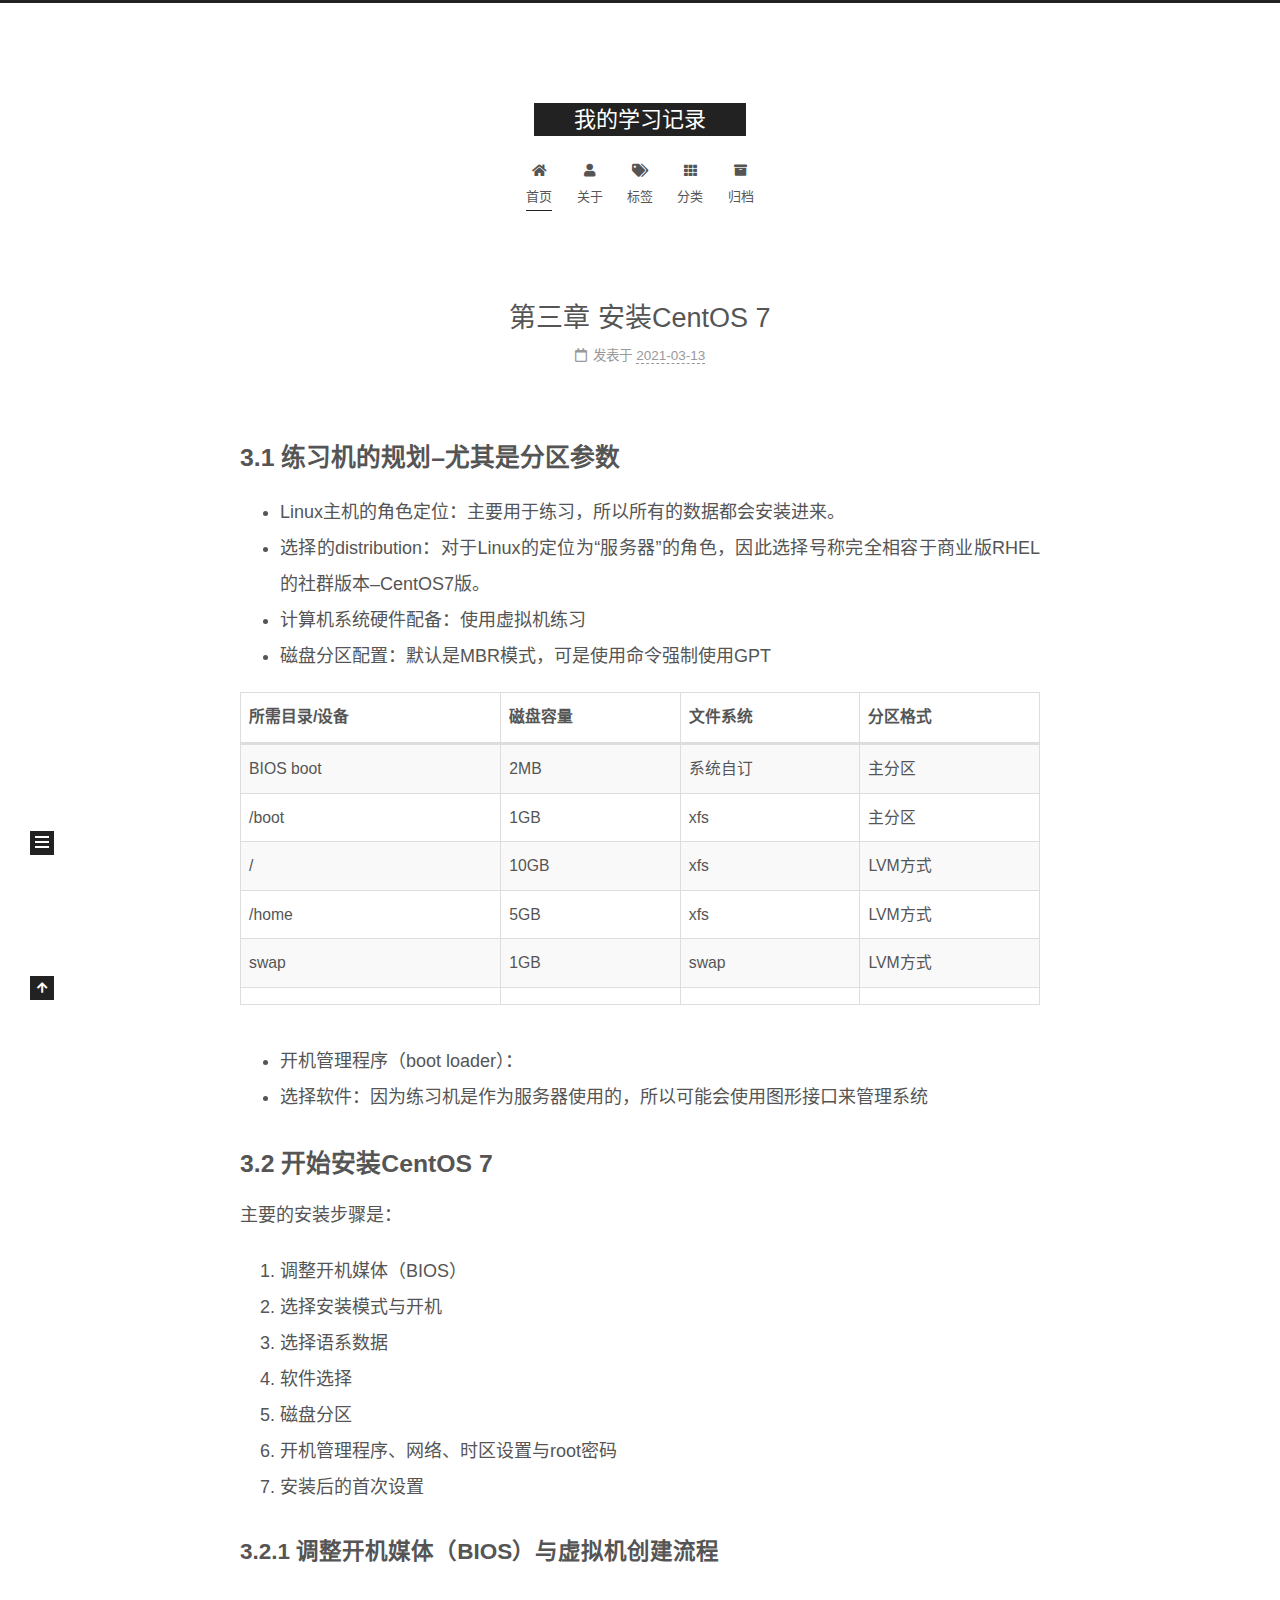
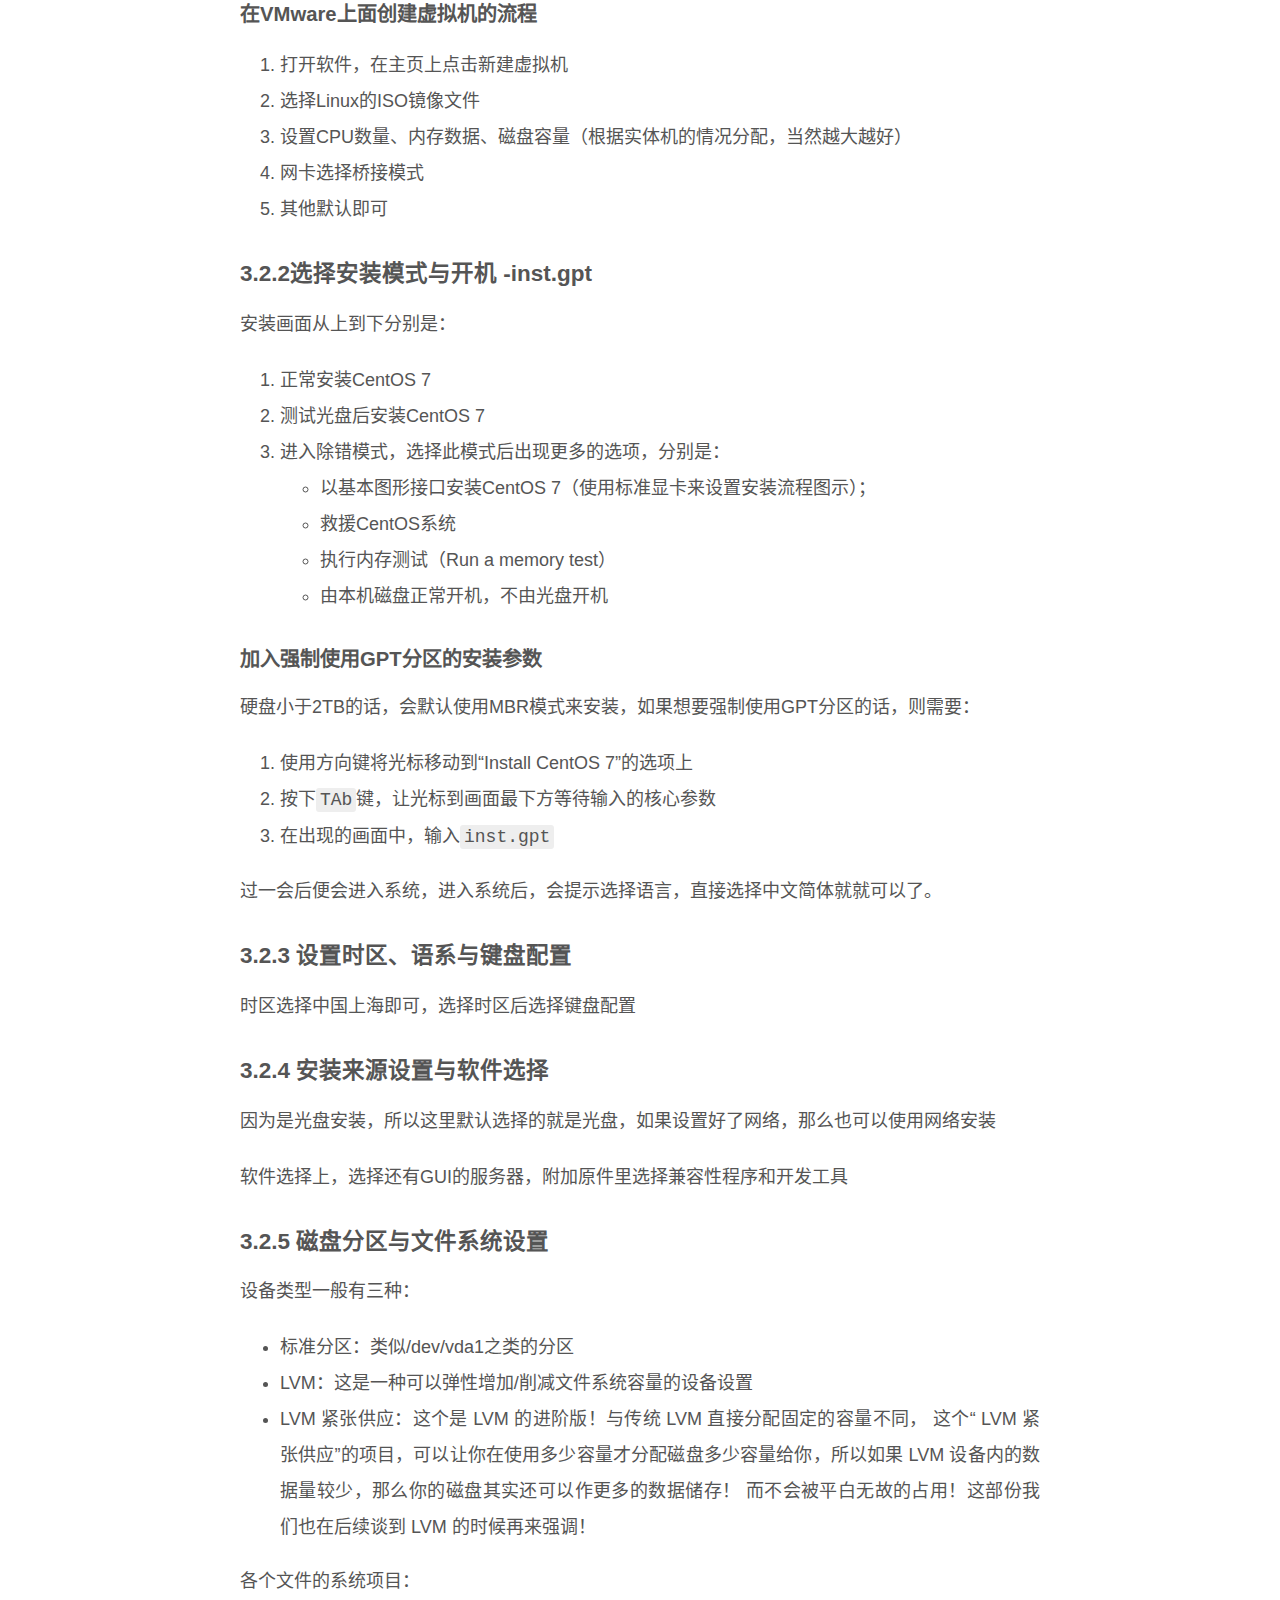
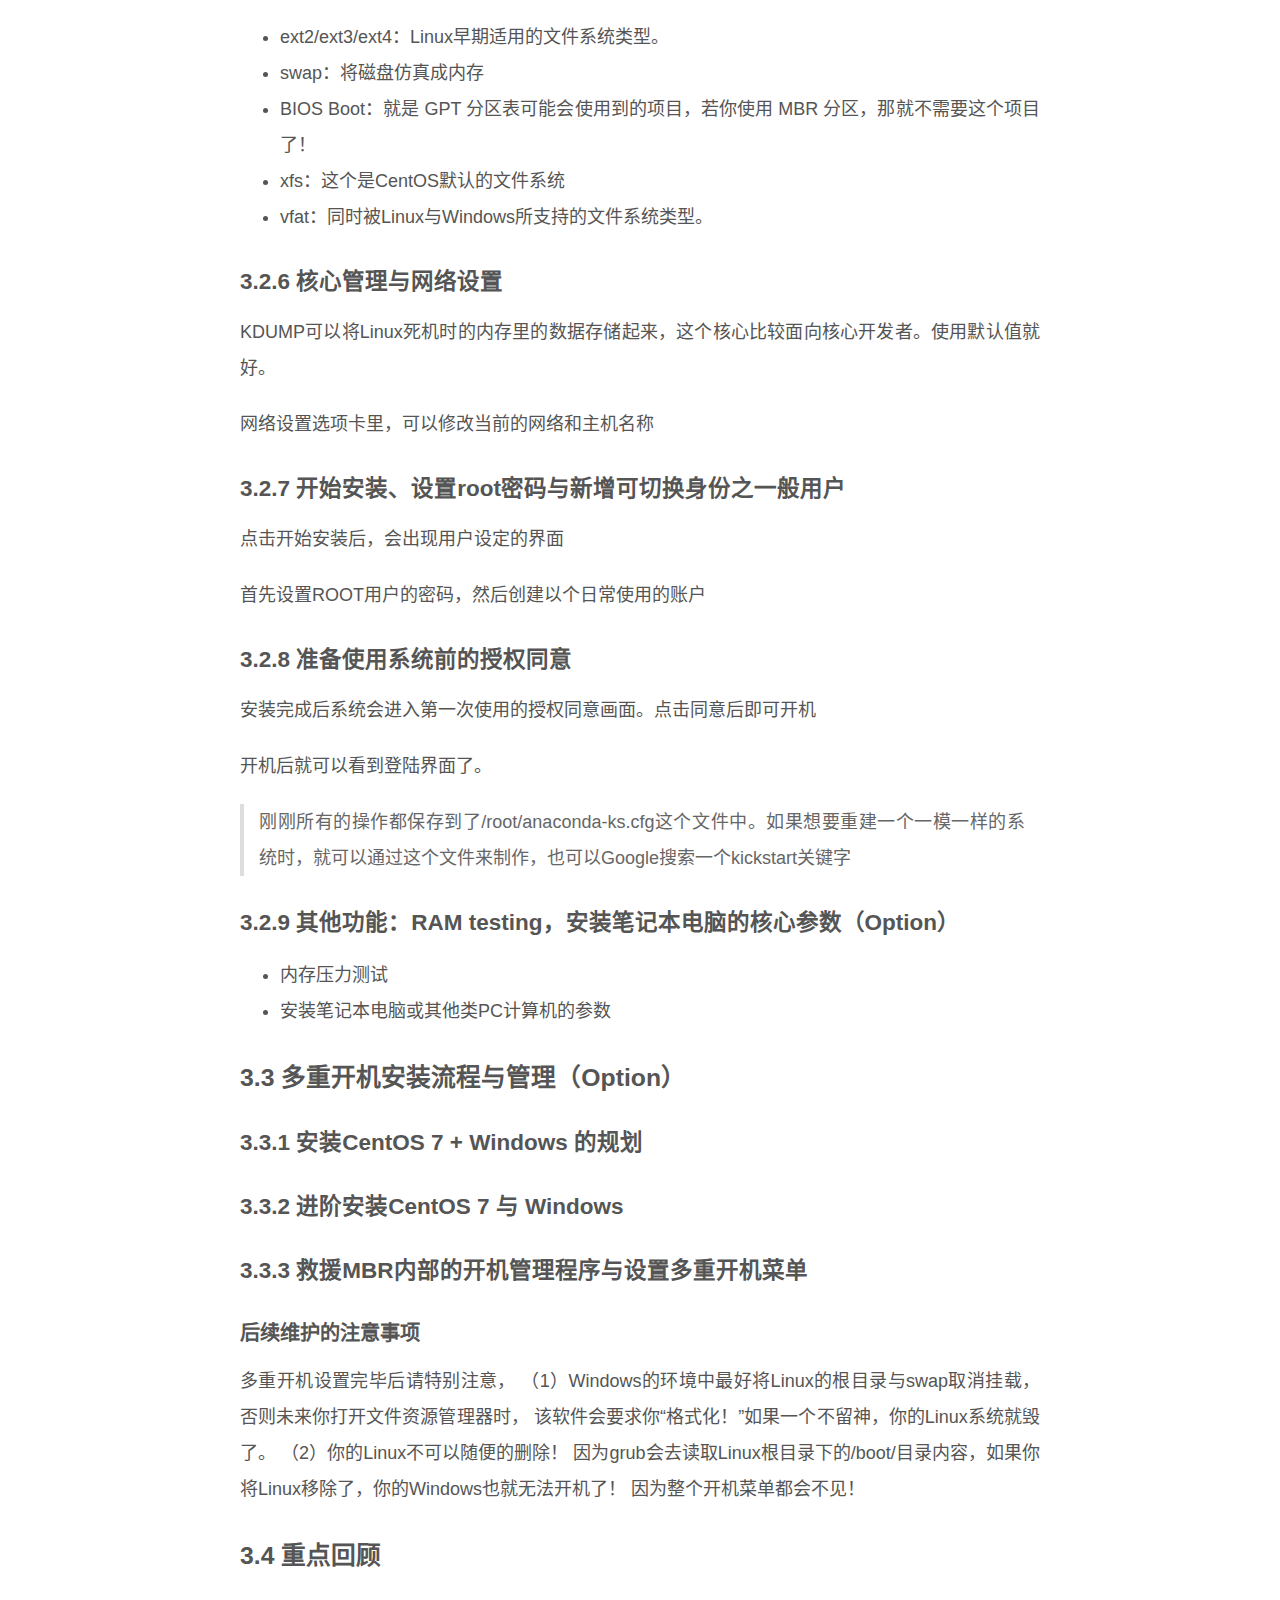
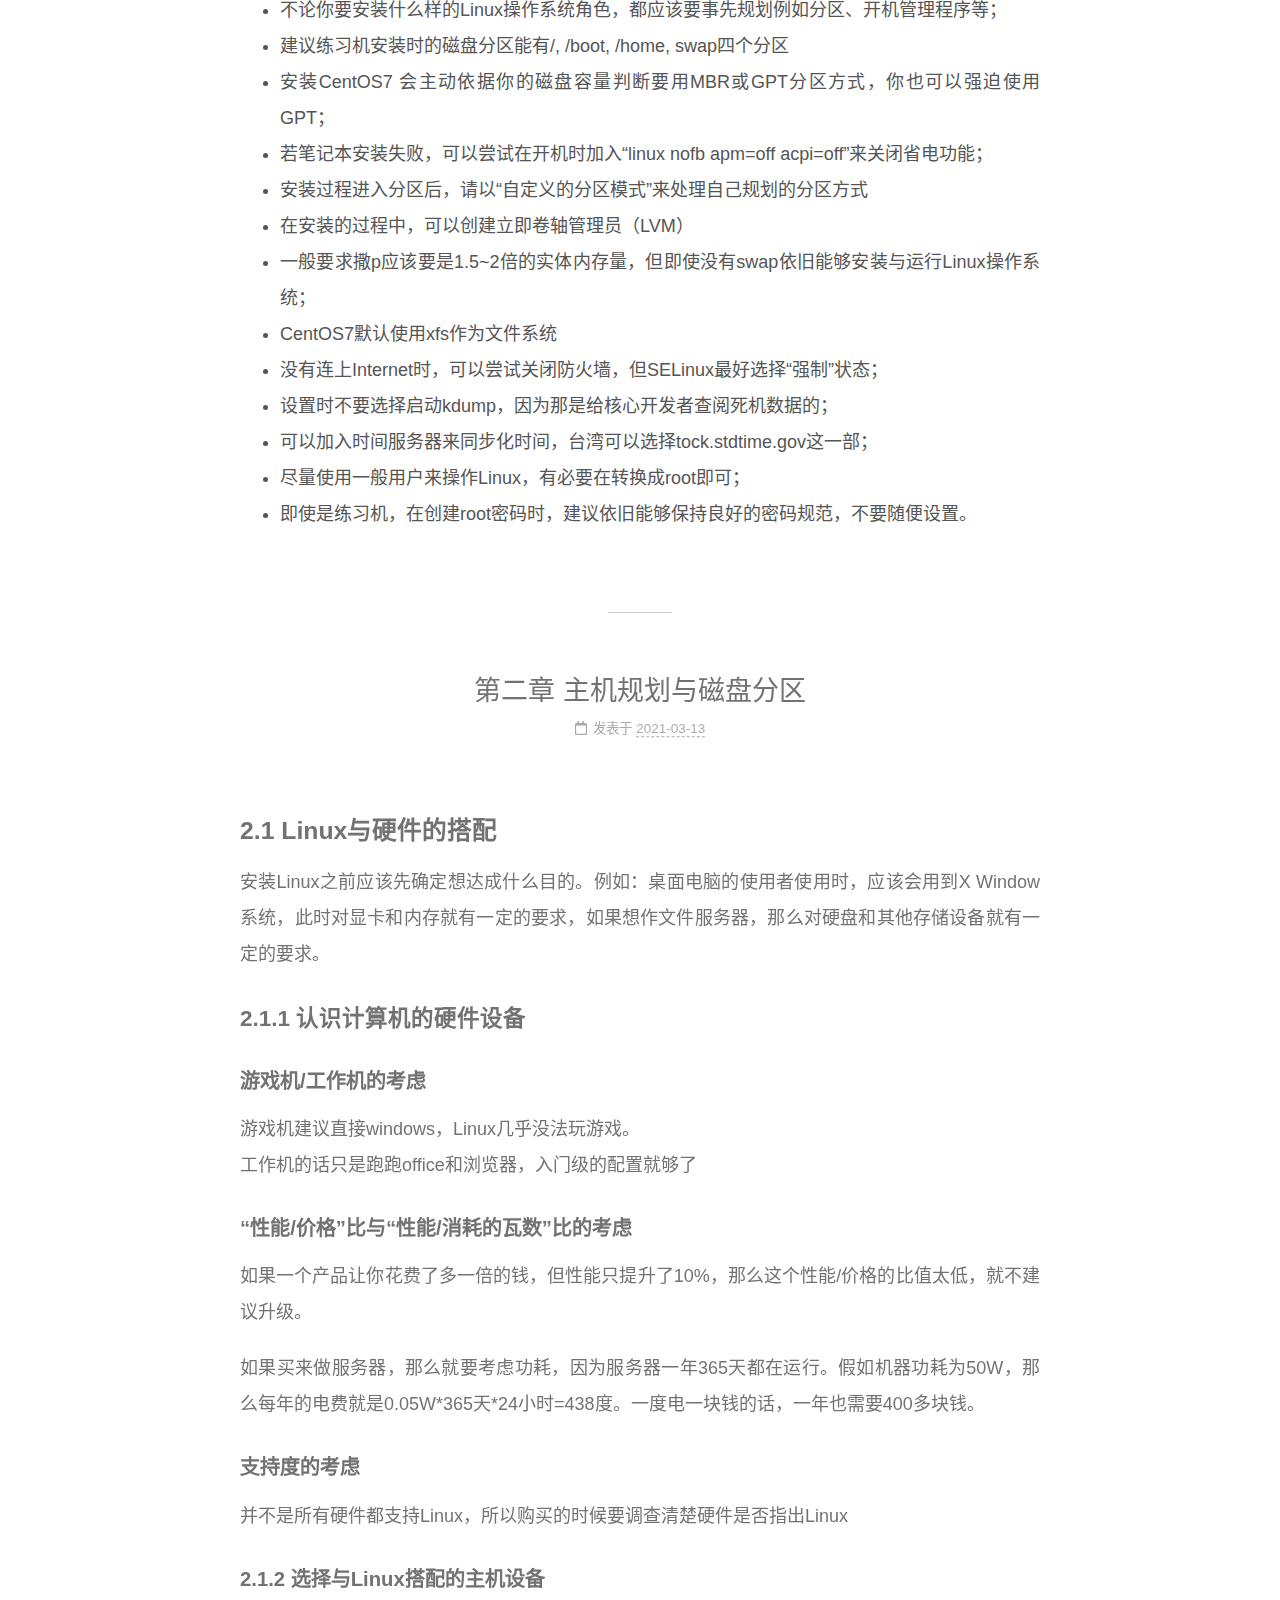
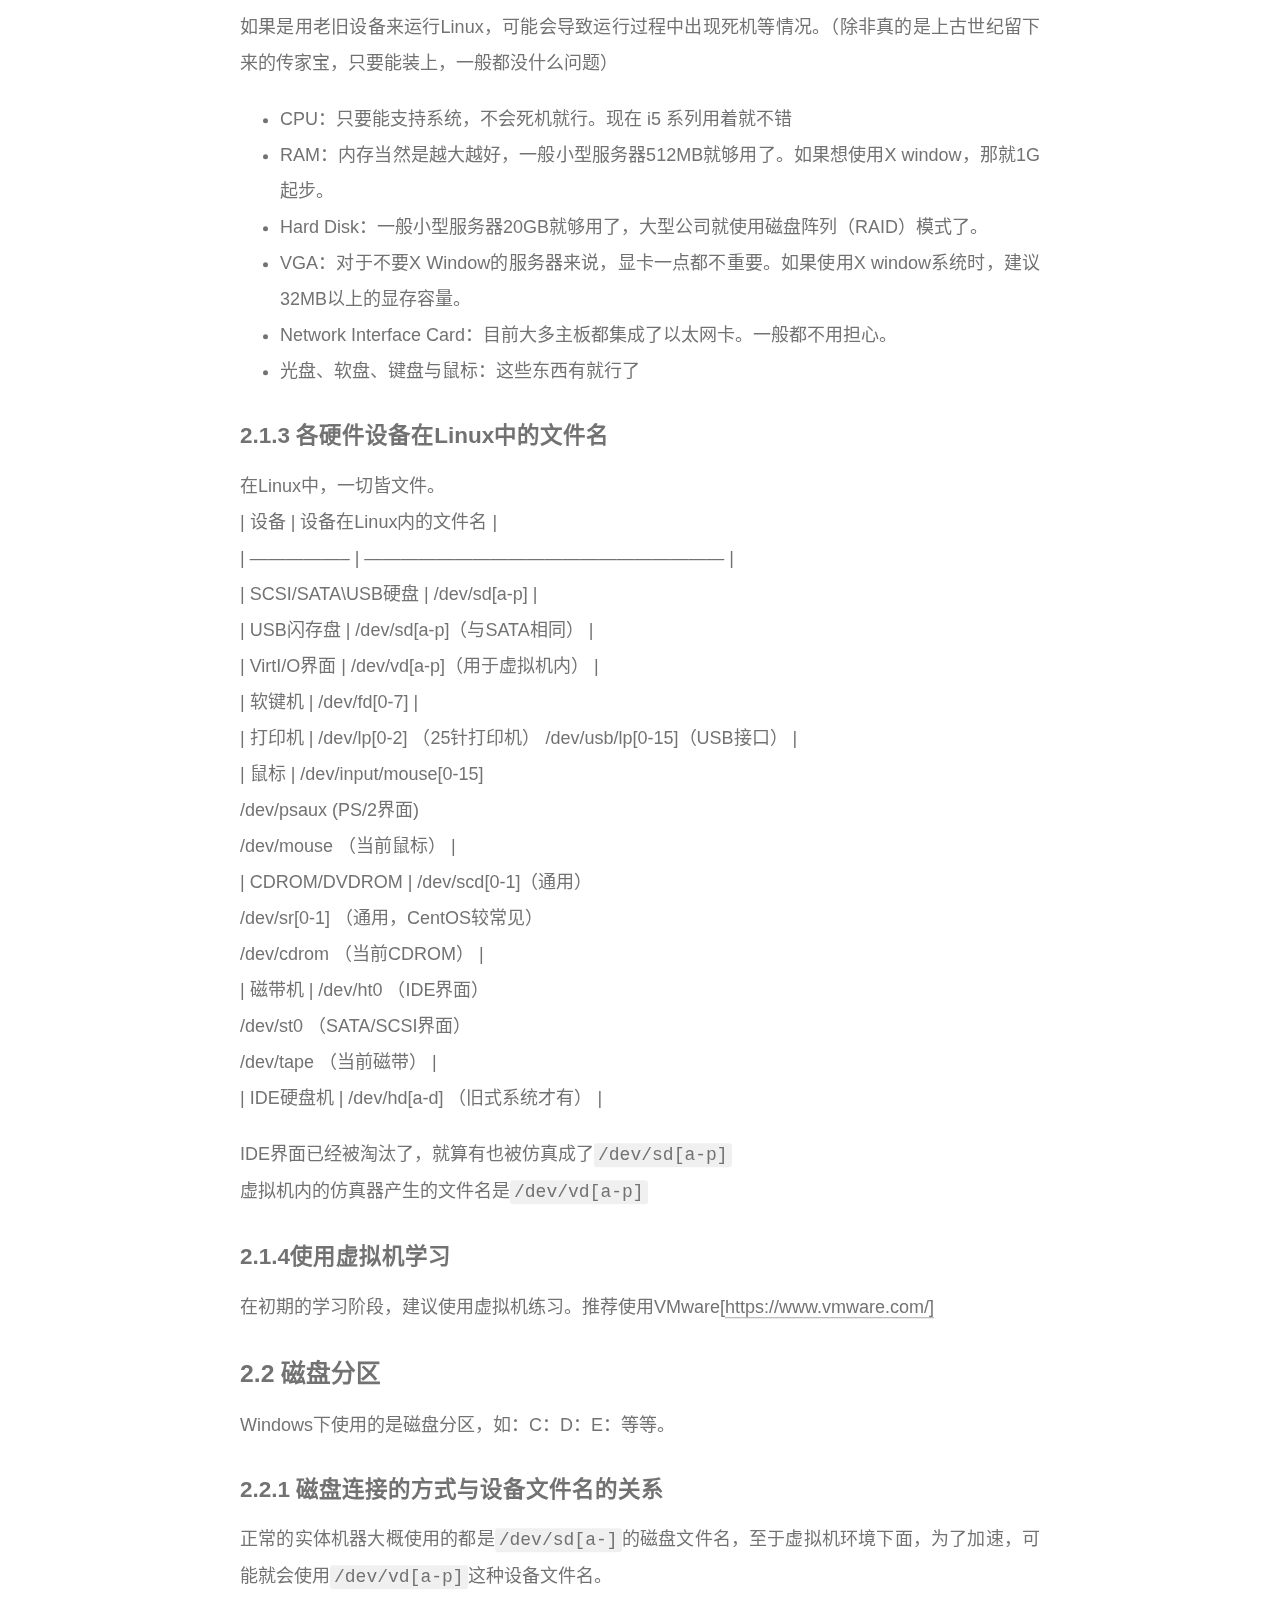
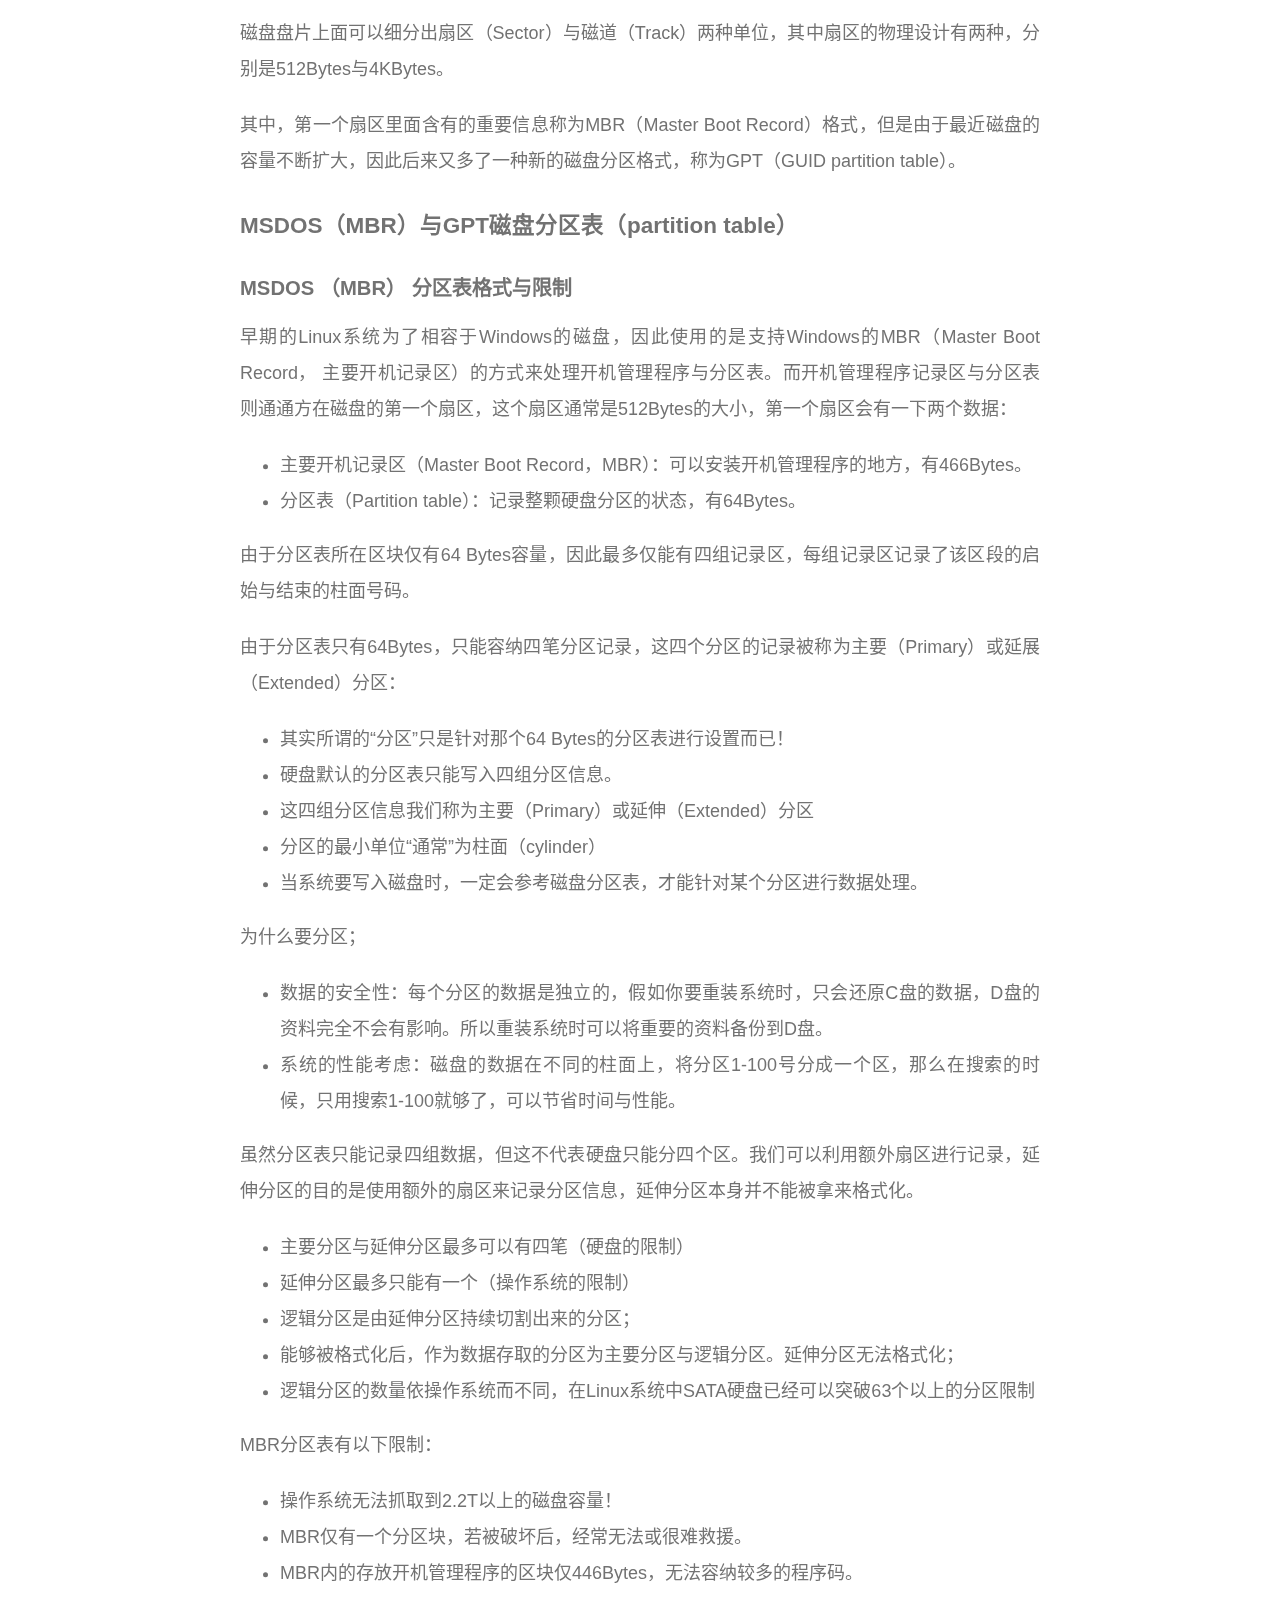
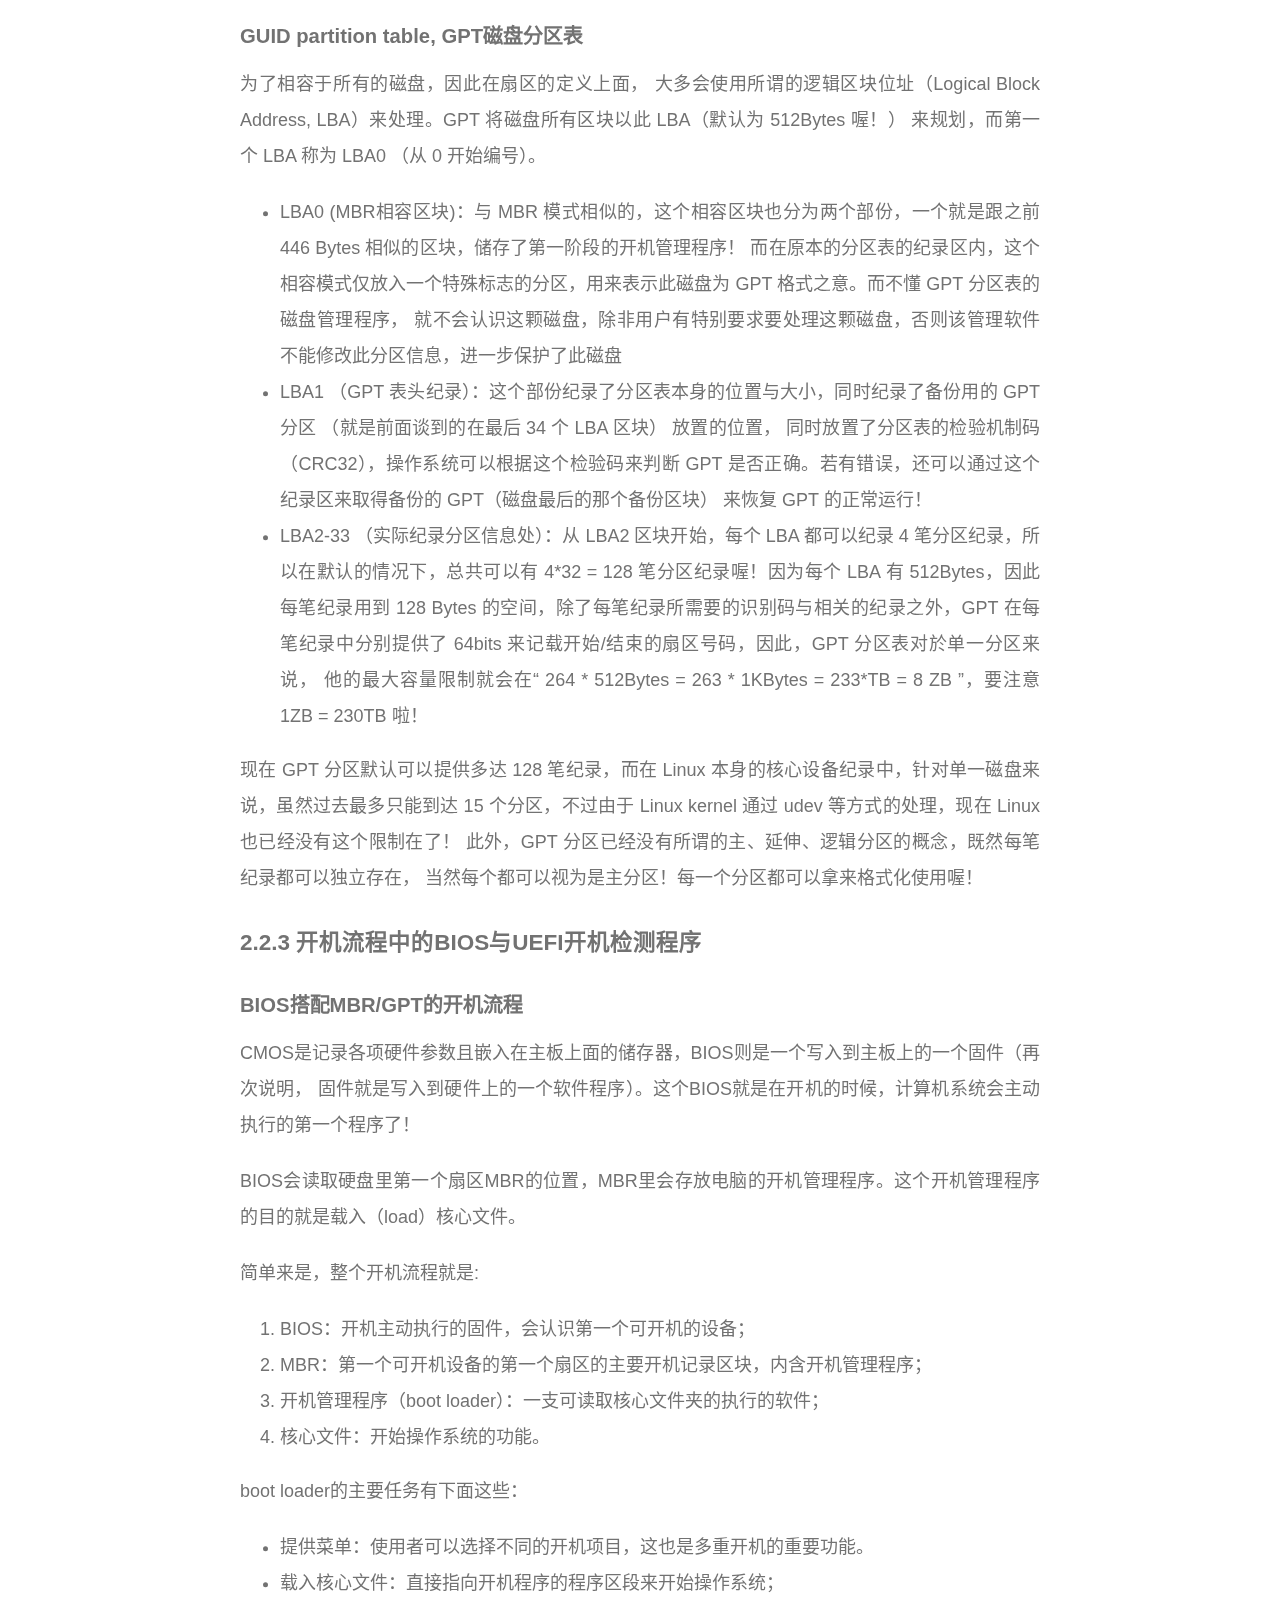
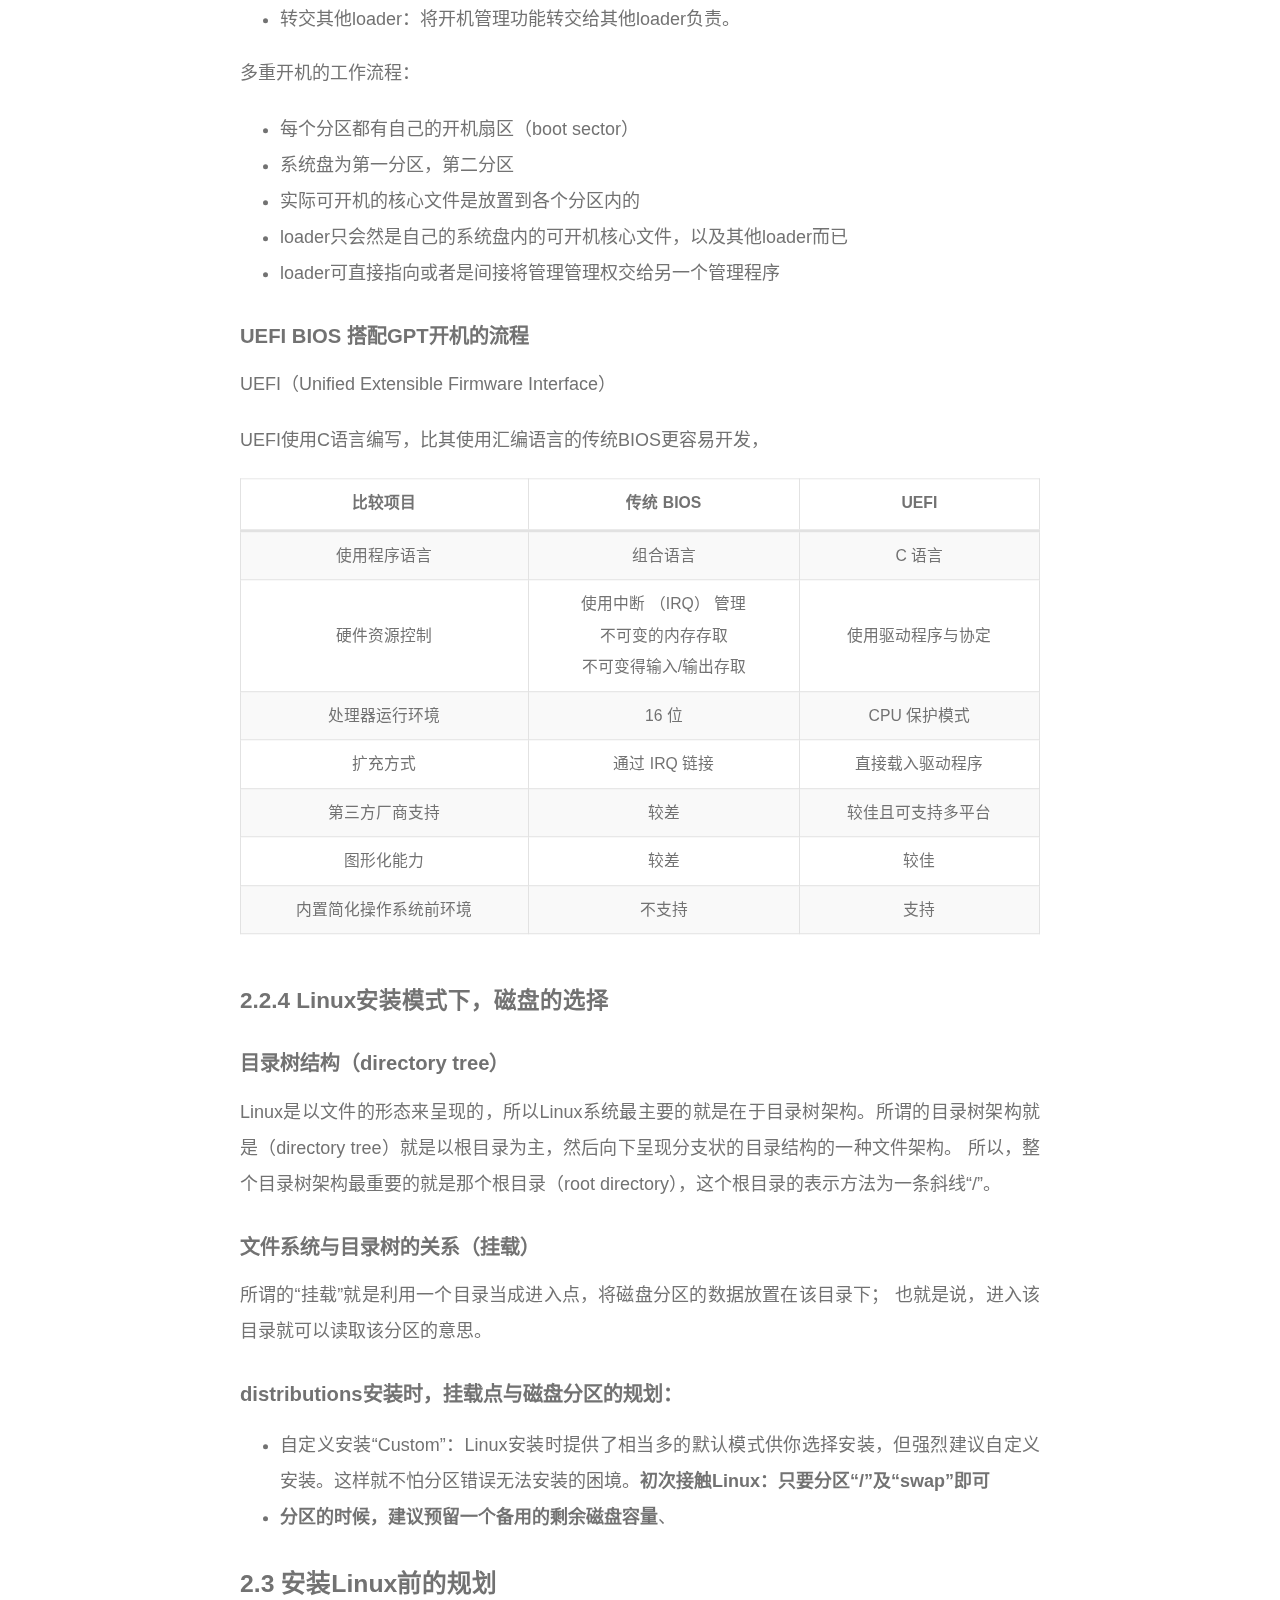
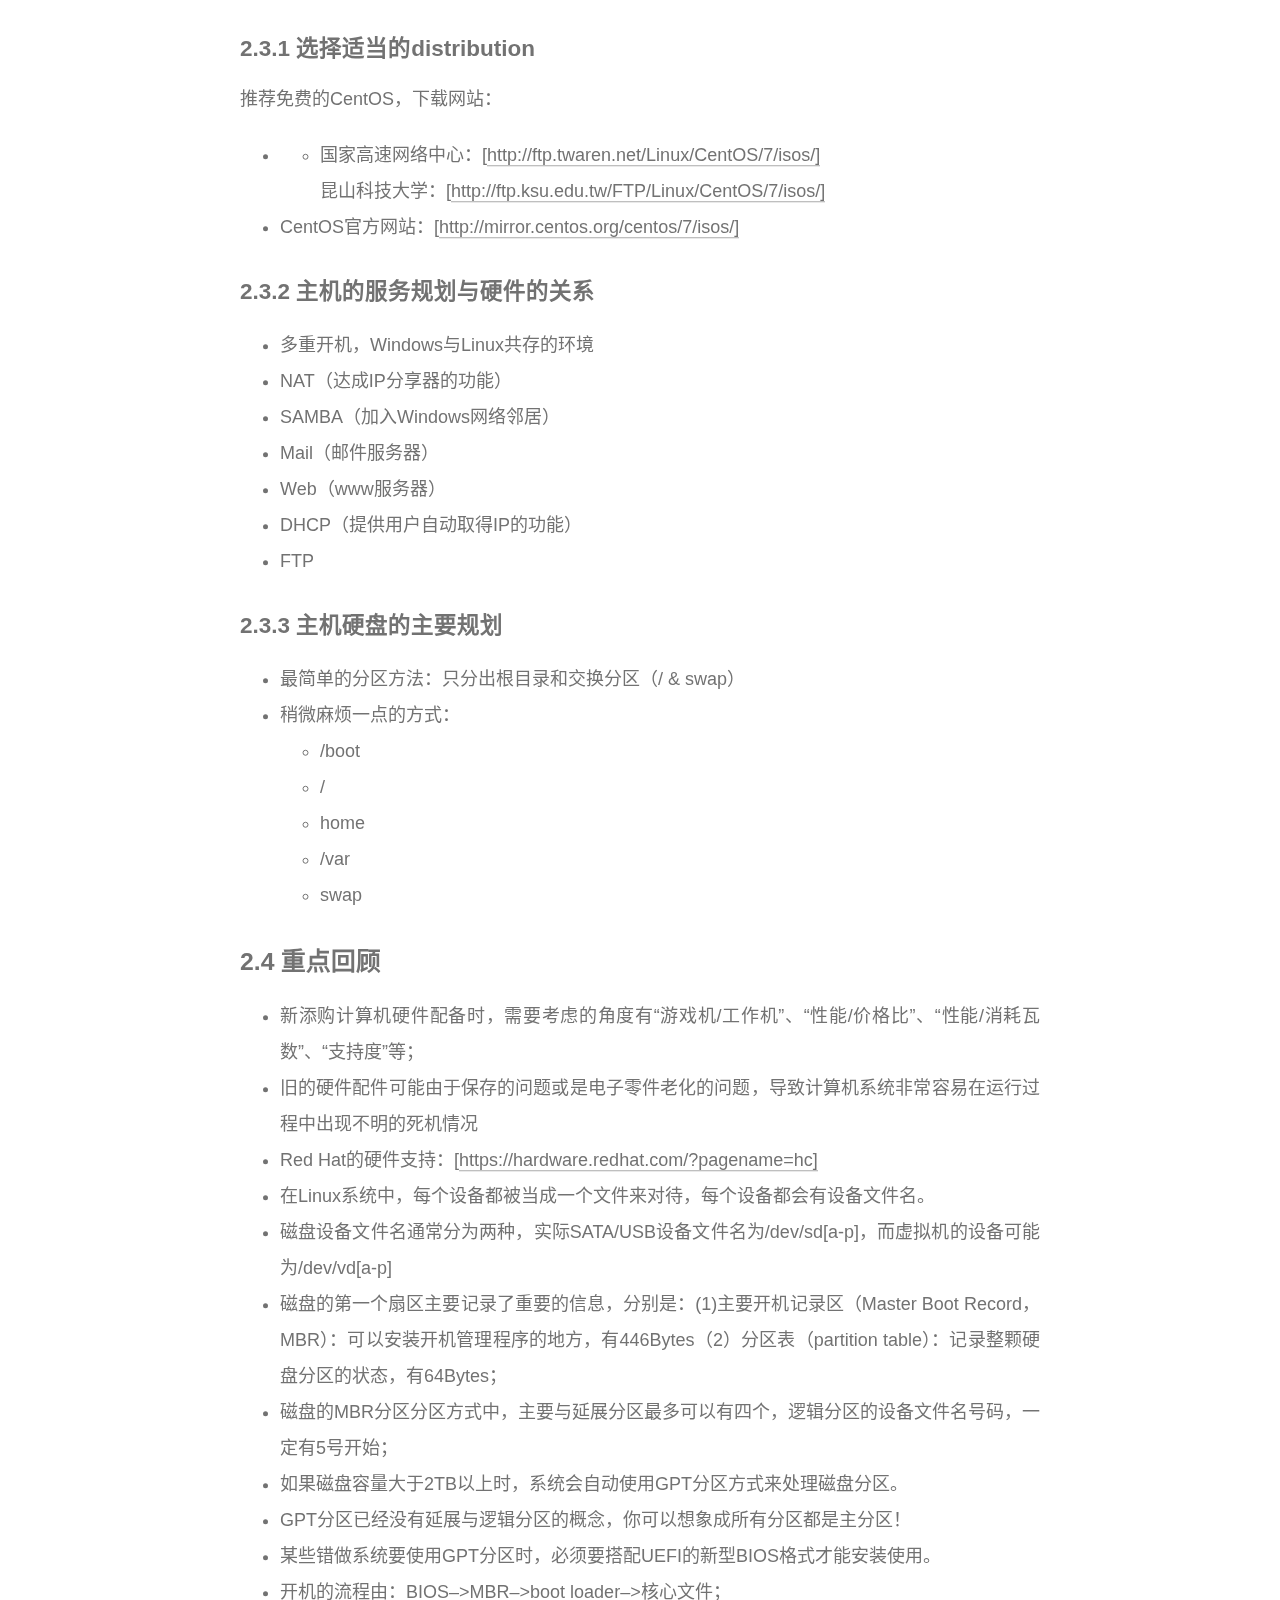
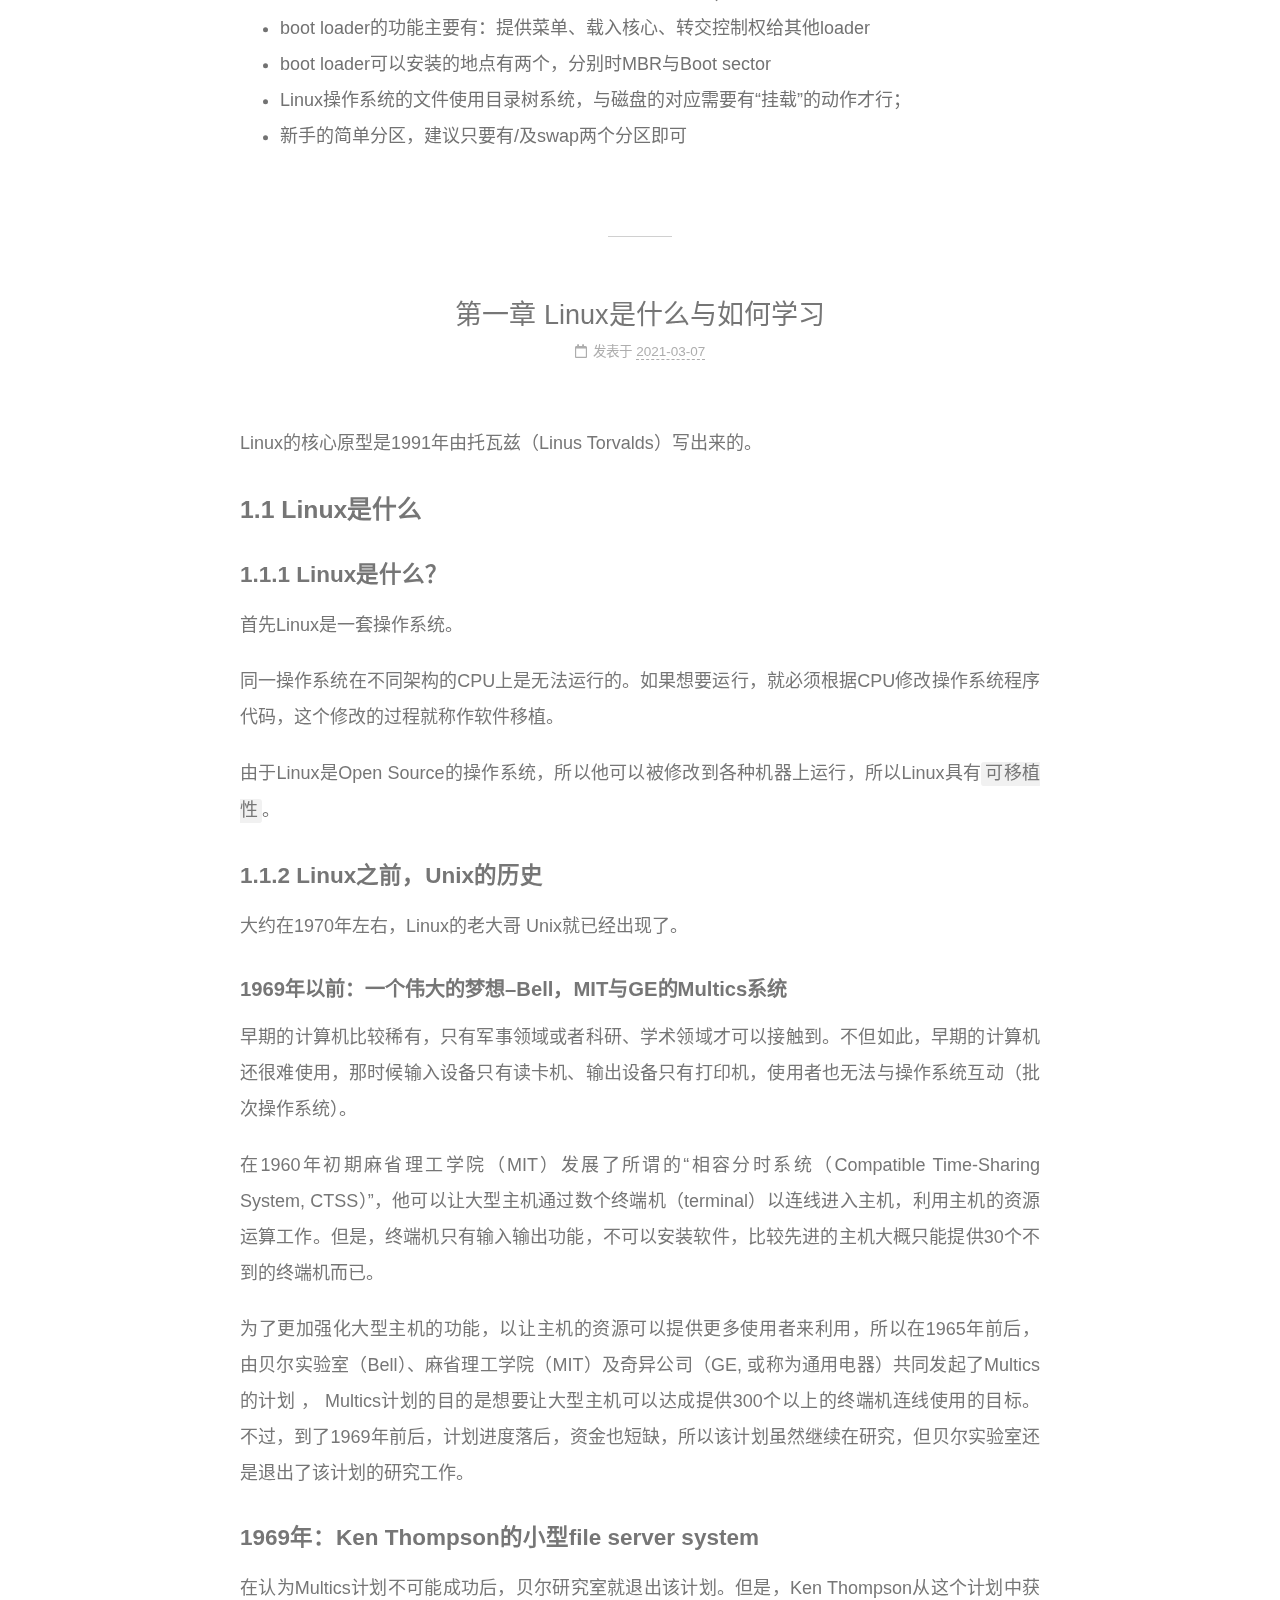
==== commit 115305a3: "Site updated: 2021-03-13 20:19:05" ====
--- a/index.html
+++ b/index.html
@@ -158,6 +158,202 @@
 
           <div class="content index posts-expand">
             
+      
+  
+  
+  <article itemscope itemtype="http://schema.org/Article" class="post-block" lang="zh-CN">
+    <link itemprop="mainEntityOfPage" href="http://example.com/2021/03/13/%E7%AC%AC%E4%B8%89%E7%AB%A0%20%E5%AE%89%E8%A3%85CentOS%207/">
+
+    <span hidden itemprop="author" itemscope itemtype="http://schema.org/Person">
+      <meta itemprop="image" content="/images/avatar.gif">
+      <meta itemprop="name" content="DIO酱的面包哒">
+      <meta itemprop="description" content="收藏与学习">
+    </span>
+
+    <span hidden itemprop="publisher" itemscope itemtype="http://schema.org/Organization">
+      <meta itemprop="name" content="我的学习记录">
+    </span>
+      <header class="post-header">
+        <h2 class="post-title" itemprop="name headline">
+          
+            <a href="/2021/03/13/%E7%AC%AC%E4%B8%89%E7%AB%A0%20%E5%AE%89%E8%A3%85CentOS%207/" class="post-title-link" itemprop="url">第三章 安装CentOS 7</a>
+        </h2>
+
+        <div class="post-meta">
+            <span class="post-meta-item">
+              <span class="post-meta-item-icon">
+                <i class="far fa-calendar"></i>
+              </span>
+              <span class="post-meta-item-text">发表于</span>
+              
+
+              <time title="创建时间：2021-03-13 20:14:00 / 修改时间：20:14:59" itemprop="dateCreated datePublished" datetime="2021-03-13T20:14:00+08:00">2021-03-13</time>
+            </span>
+
+          
+
+        </div>
+      </header>
+
+    
+    
+    
+    <div class="post-body" itemprop="articleBody">
+
+      
+          <h2 id="3-1-练习机的规划–尤其是分区参数"><a href="#3-1-练习机的规划–尤其是分区参数" class="headerlink" title="3.1 练习机的规划–尤其是分区参数"></a>3.1 练习机的规划–尤其是分区参数</h2><ul>
+<li>Linux主机的角色定位：主要用于练习，所以所有的数据都会安装进来。</li>
+<li>选择的distribution：对于Linux的定位为“服务器”的角色，因此选择号称完全相容于商业版RHEL的社群版本–CentOS7版。</li>
+<li>计算机系统硬件配备：使用虚拟机练习</li>
+<li>磁盘分区配置：默认是MBR模式，可是使用命令强制使用GPT</li>
+</ul>
+<table>
+<thead>
+<tr>
+<th>所需目录/设备</th>
+<th>磁盘容量</th>
+<th>文件系统</th>
+<th>分区格式</th>
+</tr>
+</thead>
+<tbody><tr>
+<td>BIOS boot</td>
+<td>2MB</td>
+<td>系统自订</td>
+<td>主分区</td>
+</tr>
+<tr>
+<td>/boot</td>
+<td>1GB</td>
+<td>xfs</td>
+<td>主分区</td>
+</tr>
+<tr>
+<td>/</td>
+<td>10GB</td>
+<td>xfs</td>
+<td>LVM方式</td>
+</tr>
+<tr>
+<td>/home</td>
+<td>5GB</td>
+<td>xfs</td>
+<td>LVM方式</td>
+</tr>
+<tr>
+<td>swap</td>
+<td>1GB</td>
+<td>swap</td>
+<td>LVM方式</td>
+</tr>
+<tr>
+<td></td>
+<td></td>
+<td></td>
+<td></td>
+</tr>
+</tbody></table>
+<ul>
+<li>开机管理程序（boot loader）：</li>
+<li>选择软件：因为练习机是作为服务器使用的，所以可能会使用图形接口来管理系统</li>
+</ul>
+<h2 id="3-2-开始安装CentOS-7"><a href="#3-2-开始安装CentOS-7" class="headerlink" title="3.2 开始安装CentOS 7"></a>3.2 开始安装CentOS 7</h2><p>主要的安装步骤是：</p>
+<ol>
+<li>调整开机媒体（BIOS）</li>
+<li>选择安装模式与开机</li>
+<li>选择语系数据</li>
+<li>软件选择</li>
+<li>磁盘分区</li>
+<li>开机管理程序、网络、时区设置与root密码</li>
+<li>安装后的首次设置</li>
+</ol>
+<h3 id="3-2-1-调整开机媒体（BIOS）与虚拟机创建流程"><a href="#3-2-1-调整开机媒体（BIOS）与虚拟机创建流程" class="headerlink" title="3.2.1 调整开机媒体（BIOS）与虚拟机创建流程"></a>3.2.1 调整开机媒体（BIOS）与虚拟机创建流程</h3><h4 id="在VMware上面创建虚拟机的流程"><a href="#在VMware上面创建虚拟机的流程" class="headerlink" title="在VMware上面创建虚拟机的流程"></a>在VMware上面创建虚拟机的流程</h4><ol>
+<li>打开软件，在主页上点击新建虚拟机</li>
+<li>选择Linux的ISO镜像文件</li>
+<li>设置CPU数量、内存数据、磁盘容量（根据实体机的情况分配，当然越大越好）</li>
+<li>网卡选择桥接模式</li>
+<li>其他默认即可</li>
+</ol>
+<h3 id="3-2-2选择安装模式与开机-inst-gpt"><a href="#3-2-2选择安装模式与开机-inst-gpt" class="headerlink" title="3.2.2选择安装模式与开机 -inst.gpt"></a>3.2.2选择安装模式与开机 -inst.gpt</h3><p>安装画面从上到下分别是：</p>
+<ol>
+<li>正常安装CentOS 7</li>
+<li>测试光盘后安装CentOS 7</li>
+<li>进入除错模式，选择此模式后出现更多的选项，分别是：<ul>
+<li>以基本图形接口安装CentOS 7（使用标准显卡来设置安装流程图示）；</li>
+<li>救援CentOS系统</li>
+<li>执行内存测试（Run a memory test）</li>
+<li>由本机磁盘正常开机，不由光盘开机</li>
+</ul>
+</li>
+</ol>
+<h4 id="加入强制使用GPT分区的安装参数"><a href="#加入强制使用GPT分区的安装参数" class="headerlink" title="加入强制使用GPT分区的安装参数"></a>加入强制使用GPT分区的安装参数</h4><p>硬盘小于2TB的话，会默认使用MBR模式来安装，如果想要强制使用GPT分区的话，则需要：</p>
+<ol>
+<li>使用方向键将光标移动到“Install CentOS 7”的选项上</li>
+<li>按下<code>TAb</code>键，让光标到画面最下方等待输入的核心参数</li>
+<li>在出现的画面中，输入<code>inst.gpt</code></li>
+</ol>
+<p>过一会后便会进入系统，进入系统后，会提示选择语言，直接选择中文简体就就可以了。</p>
+<h3 id="3-2-3-设置时区、语系与键盘配置"><a href="#3-2-3-设置时区、语系与键盘配置" class="headerlink" title="3.2.3 设置时区、语系与键盘配置"></a>3.2.3 设置时区、语系与键盘配置</h3><p>时区选择中国上海即可，选择时区后选择键盘配置</p>
+<h3 id="3-2-4-安装来源设置与软件选择"><a href="#3-2-4-安装来源设置与软件选择" class="headerlink" title="3.2.4 安装来源设置与软件选择"></a>3.2.4 安装来源设置与软件选择</h3><p>因为是光盘安装，所以这里默认选择的就是光盘，如果设置好了网络，那么也可以使用网络安装</p>
+<p>软件选择上，选择还有GUI的服务器，附加原件里选择兼容性程序和开发工具</p>
+<h3 id="3-2-5-磁盘分区与文件系统设置"><a href="#3-2-5-磁盘分区与文件系统设置" class="headerlink" title="3.2.5 磁盘分区与文件系统设置"></a>3.2.5 磁盘分区与文件系统设置</h3><p>设备类型一般有三种：</p>
+<ul>
+<li>标准分区：类似/dev/vda1之类的分区</li>
+<li>LVM：这是一种可以弹性增加/削减文件系统容量的设备设置</li>
+<li>LVM 紧张供应：这个是 LVM 的进阶版！与传统 LVM 直接分配固定的容量不同， 这个“ LVM 紧张供应”的项目，可以让你在使用多少容量才分配磁盘多少容量给你，所以如果 LVM 设备内的数据量较少，那么你的磁盘其实还可以作更多的数据储存！ 而不会被平白无故的占用！这部份我们也在后续谈到 LVM 的时候再来强调！</li>
+</ul>
+<p>各个文件的系统项目：</p>
+<ul>
+<li>ext2/ext3/ext4：Linux早期适用的文件系统类型。</li>
+<li>swap：将磁盘仿真成内存</li>
+<li>BIOS Boot：就是 GPT 分区表可能会使用到的项目，若你使用 MBR 分区，那就不需要这个项目了！</li>
+<li>xfs：这个是CentOS默认的文件系统</li>
+<li>vfat：同时被Linux与Windows所支持的文件系统类型。</li>
+</ul>
+<h3 id="3-2-6-核心管理与网络设置"><a href="#3-2-6-核心管理与网络设置" class="headerlink" title="3.2.6 核心管理与网络设置"></a>3.2.6 核心管理与网络设置</h3><p>KDUMP可以将Linux死机时的内存里的数据存储起来，这个核心比较面向核心开发者。使用默认值就好。</p>
+<p>网络设置选项卡里，可以修改当前的网络和主机名称</p>
+<h3 id="3-2-7-开始安装、设置root密码与新增可切换身份之一般用户"><a href="#3-2-7-开始安装、设置root密码与新增可切换身份之一般用户" class="headerlink" title="3.2.7 开始安装、设置root密码与新增可切换身份之一般用户"></a>3.2.7 开始安装、设置root密码与新增可切换身份之一般用户</h3><p>点击开始安装后，会出现用户设定的界面</p>
+<p>首先设置ROOT用户的密码，然后创建以个日常使用的账户</p>
+<h3 id="3-2-8-准备使用系统前的授权同意"><a href="#3-2-8-准备使用系统前的授权同意" class="headerlink" title="3.2.8 准备使用系统前的授权同意"></a>3.2.8 准备使用系统前的授权同意</h3><p>安装完成后系统会进入第一次使用的授权同意画面。点击同意后即可开机</p>
+<p>开机后就可以看到登陆界面了。</p>
+<blockquote>
+<p>刚刚所有的操作都保存到了/root/anaconda-ks.cfg这个文件中。如果想要重建一个一模一样的系统时，就可以通过这个文件来制作，也可以Google搜索一个kickstart关键字</p>
+</blockquote>
+<h3 id="3-2-9-其他功能：RAM-testing，安装笔记本电脑的核心参数（Option）"><a href="#3-2-9-其他功能：RAM-testing，安装笔记本电脑的核心参数（Option）" class="headerlink" title="3.2.9 其他功能：RAM testing，安装笔记本电脑的核心参数（Option）"></a>3.2.9 其他功能：RAM testing，安装笔记本电脑的核心参数（Option）</h3><ul>
+<li>内存压力测试</li>
+<li>安装笔记本电脑或其他类PC计算机的参数</li>
+</ul>
+<h2 id="3-3-多重开机安装流程与管理（Option）"><a href="#3-3-多重开机安装流程与管理（Option）" class="headerlink" title="3.3 多重开机安装流程与管理（Option）"></a>3.3 多重开机安装流程与管理（Option）</h2><h3 id="3-3-1-安装CentOS-7-Windows-的规划"><a href="#3-3-1-安装CentOS-7-Windows-的规划" class="headerlink" title="3.3.1 安装CentOS 7 + Windows 的规划"></a>3.3.1 安装CentOS 7 + Windows 的规划</h3><h3 id="3-3-2-进阶安装CentOS-7-与-Windows"><a href="#3-3-2-进阶安装CentOS-7-与-Windows" class="headerlink" title="3.3.2 进阶安装CentOS 7 与 Windows"></a>3.3.2 进阶安装CentOS 7 与 Windows</h3><h3 id="3-3-3-救援MBR内部的开机管理程序与设置多重开机菜单"><a href="#3-3-3-救援MBR内部的开机管理程序与设置多重开机菜单" class="headerlink" title="3.3.3 救援MBR内部的开机管理程序与设置多重开机菜单"></a>3.3.3 救援MBR内部的开机管理程序与设置多重开机菜单</h3><h4 id="后续维护的注意事项"><a href="#后续维护的注意事项" class="headerlink" title="后续维护的注意事项"></a>后续维护的注意事项</h4><p>多重开机设置完毕后请特别注意， （1）Windows的环境中最好将Linux的根目录与swap取消挂载，否则未来你打开文件资源管理器时， 该软件会要求你“格式化！”如果一个不留神，你的Linux系统就毁了。 （2）你的Linux不可以随便的删除！ 因为grub会去读取Linux根目录下的/boot/目录内容，如果你将Linux移除了，你的Windows也就无法开机了！ 因为整个开机菜单都会不见！</p>
+<h2 id="3-4-重点回顾"><a href="#3-4-重点回顾" class="headerlink" title="3.4 重点回顾"></a>3.4 重点回顾</h2><ul>
+<li>不论你要安装什么样的Linux操作系统角色，都应该要事先规划例如分区、开机管理程序等；</li>
+<li>建议练习机安装时的磁盘分区能有/, /boot, /home, swap四个分区</li>
+<li>安装CentOS7 会主动依据你的磁盘容量判断要用MBR或GPT分区方式，你也可以强迫使用GPT；</li>
+<li>若笔记本安装失败，可以尝试在开机时加入“linux nofb apm=off acpi=off”来关闭省电功能；</li>
+<li>安装过程进入分区后，请以“自定义的分区模式”来处理自己规划的分区方式</li>
+<li>在安装的过程中，可以创建立即卷轴管理员（LVM）</li>
+<li>一般要求撒p应该要是1.5~2倍的实体内存量，但即使没有swap依旧能够安装与运行Linux操作系统；</li>
+<li>CentOS7默认使用xfs作为文件系统</li>
+<li>没有连上Internet时，可以尝试关闭防火墙，但SELinux最好选择“强制”状态；</li>
+<li>设置时不要选择启动kdump，因为那是给核心开发者查阅死机数据的；</li>
+<li>可以加入时间服务器来同步化时间，台湾可以选择tock.stdtime.gov这一部；</li>
+<li>尽量使用一般用户来操作Linux，有必要在转换成root即可；</li>
+<li>即使是练习机，在创建root密码时，建议依旧能够保持良好的密码规范，不要随便设置。</li>
+</ul>
+
+      
+    </div>
+
+    
+    
+    
+      <footer class="post-footer">
+        <div class="post-eof"></div>
+      </footer>
+  </article>
+  
+  
+  
+
       
   
   
@@ -1068,7 +1264,7 @@
       <div class="site-state-item site-state-posts">
           <a href="/archives/">
         
-          <span class="site-state-item-count">5</span>
+          <span class="site-state-item-count">6</span>
           <span class="site-state-item-name">日志</span>
         </a>
       </div>
--- a/css/main.css
+++ b/css/main.css
@@ -1168,7 +1168,7 @@
 }
 .links-of-author a::before,
 .links-of-author span.exturl::before {
-  background: #38ff4d;
+  background: #ff6518;
   border-radius: 50%;
   content: ' ';
   display: inline-block;
